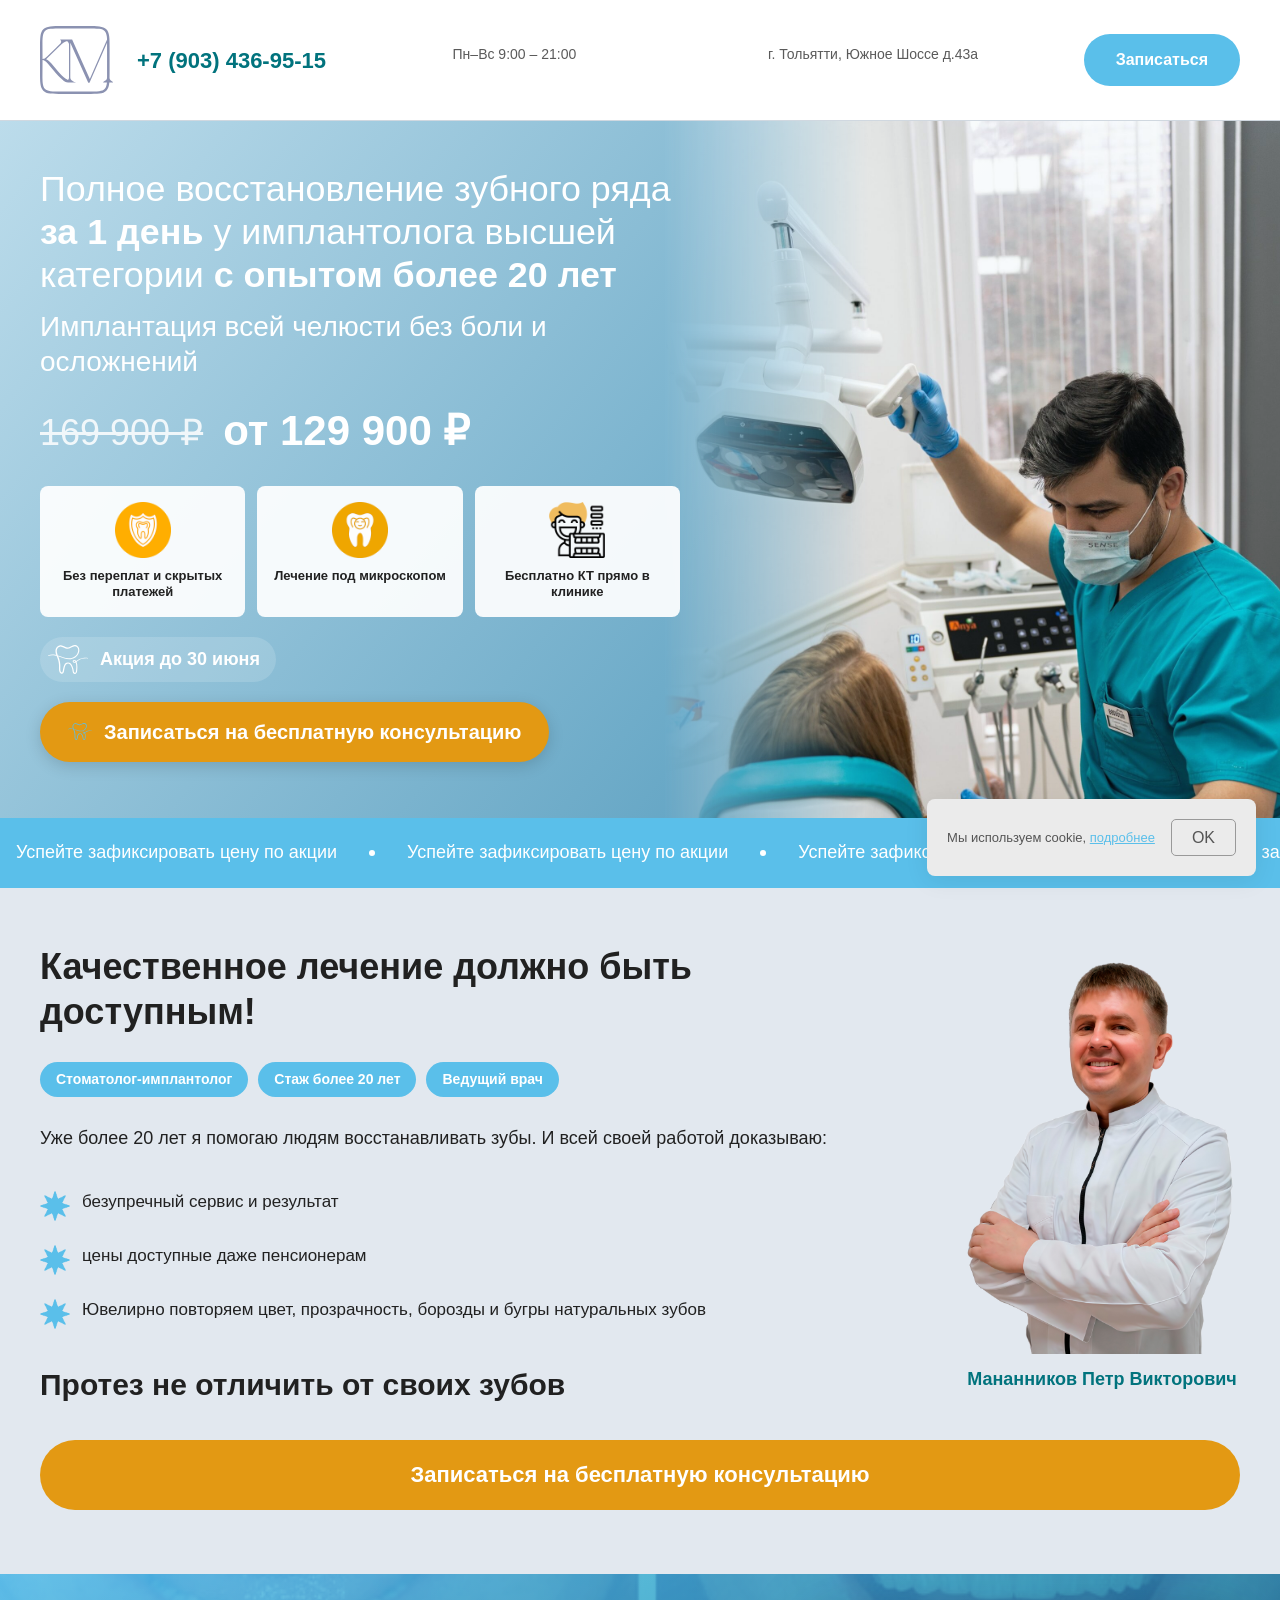
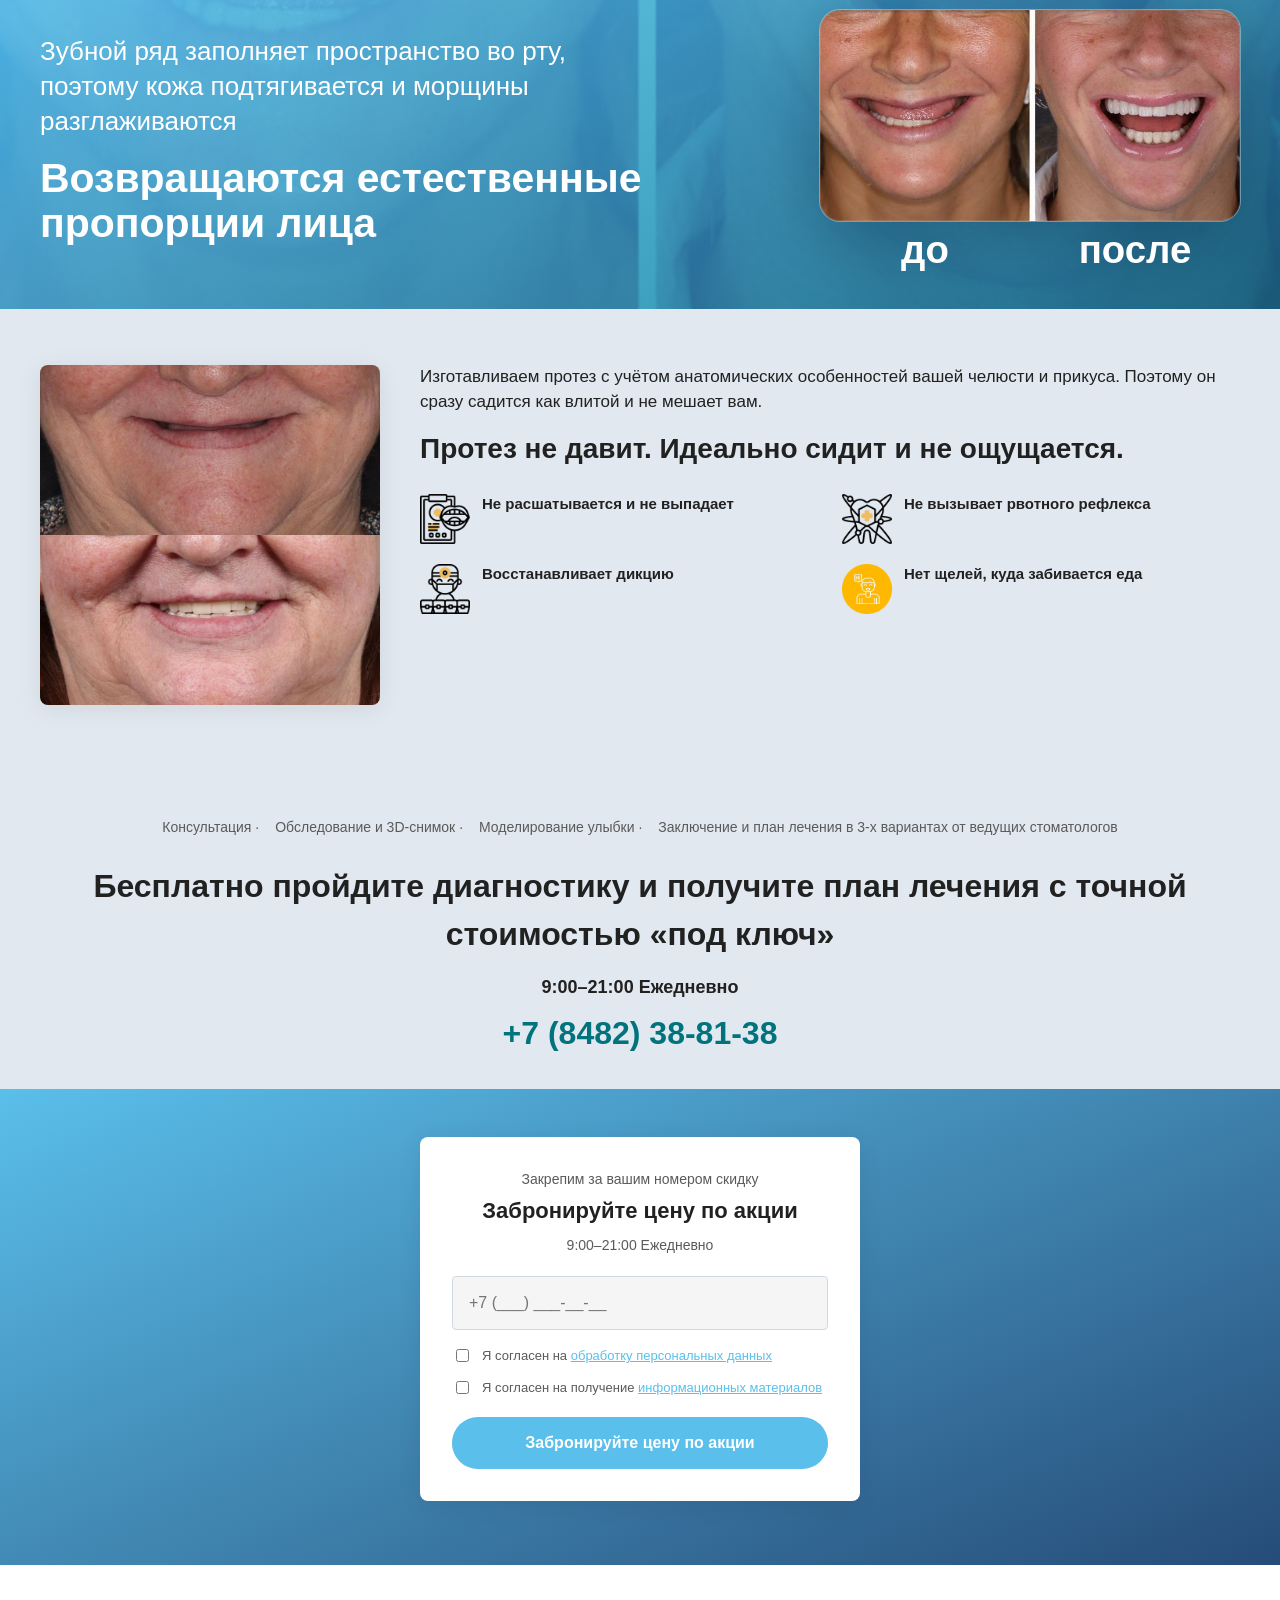
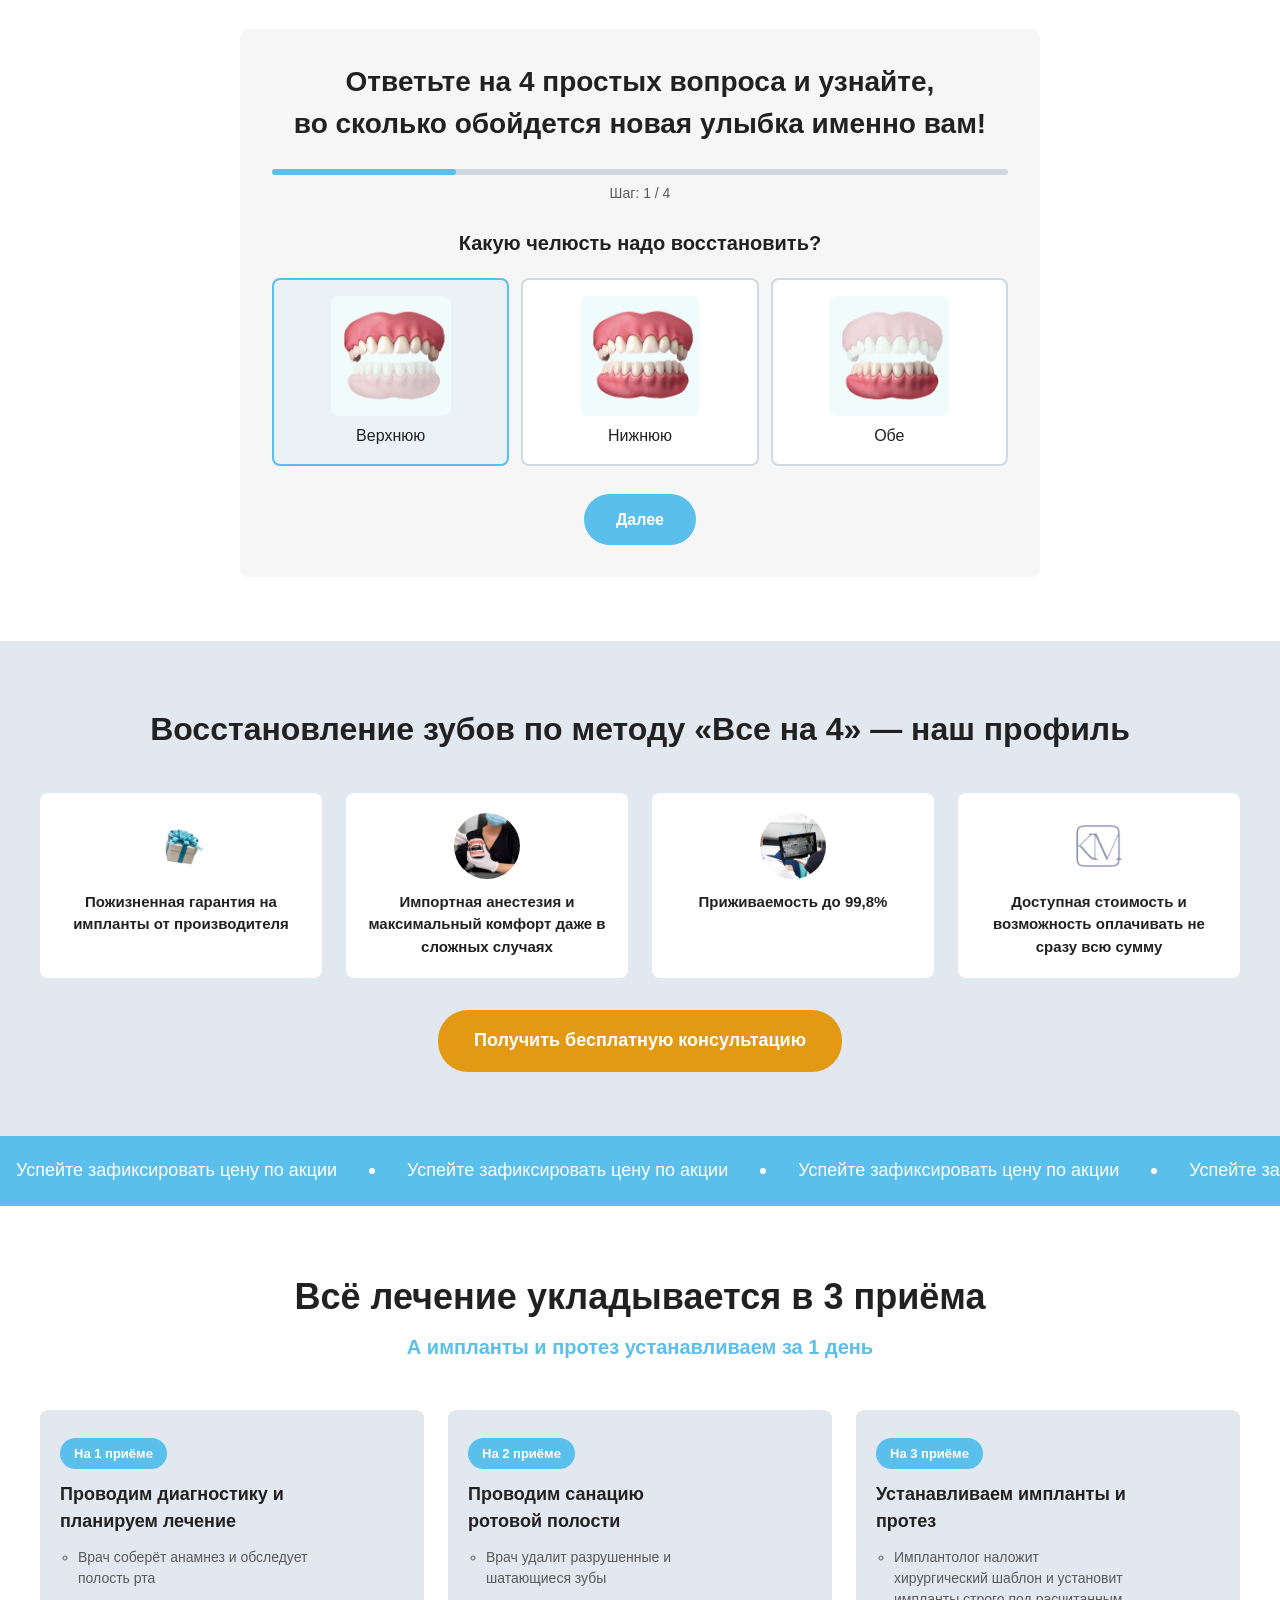
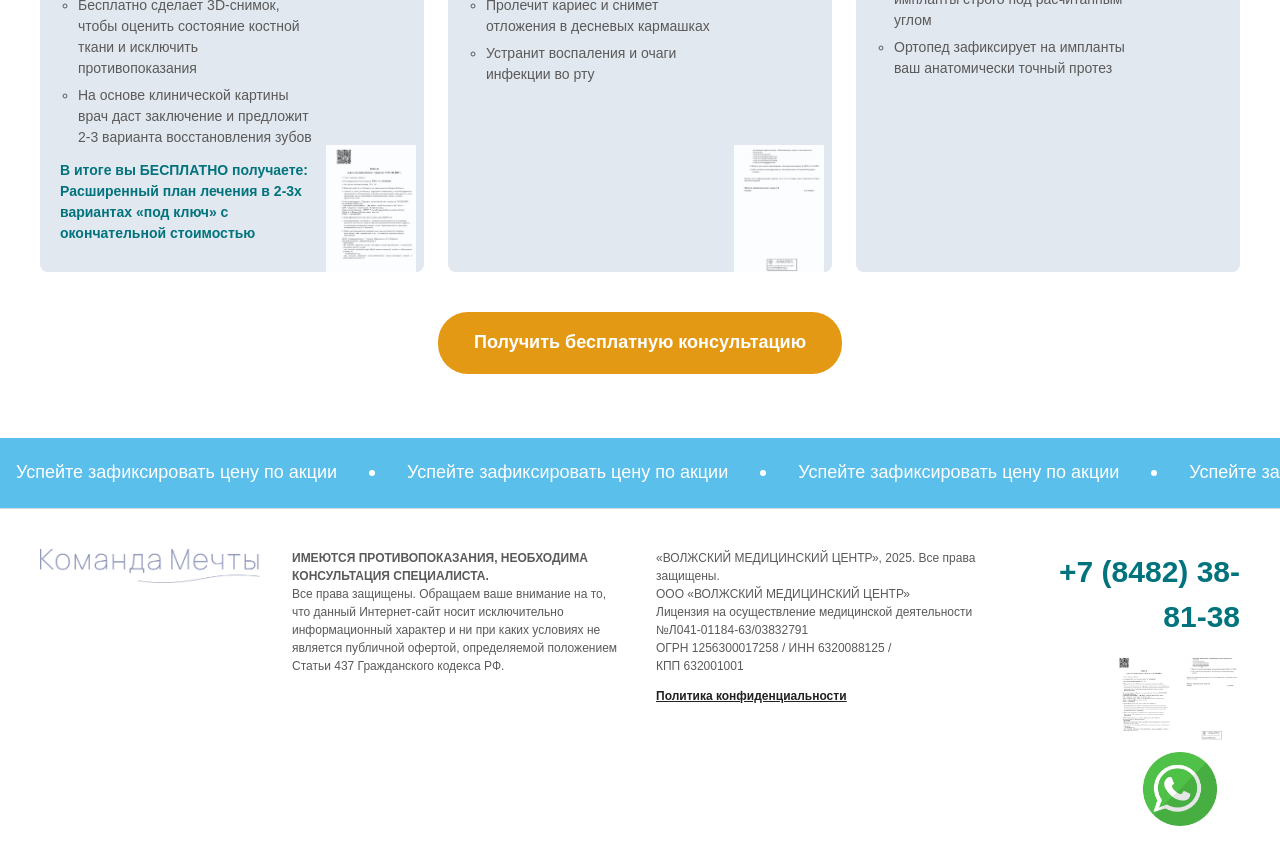
==== index.html @ 4744d138 "first version" ====
<!DOCTYPE html>
<html lang="ru">
<head>
  <meta charset="UTF-8">
  <meta name="viewport" content="width=device-width, initial-scale=1.0">
  <meta name="format-detection" content="telephone=no">
  <title>Полная имплантация зубов в Тольятти</title>
  <link rel="icon" type="image/svg+xml" href="assets/images/Union-1.svg">
  <link rel="stylesheet" href="https://static.tildacdn.com/css/fonts-tildasans.css">
  <link rel="stylesheet" href="css/styles.css">
</head>
<body>

  <!-- HEADER -->
  <header class="header">
    <div class="header__inner container">
      <a class="header__logo" href="/" aria-label="Волжский медицинский центр">
        <img src="assets/images/Union-1.svg" alt="Волжский медицинский центр" width="73" height="76">
      </a>

      <div class="header__info">
        <a class="header__phone header__phone--desktop" href="tel:+79034369515">+7 (903) 436-95-15</a>
        <a class="header__phone header__phone--mobile" href="tel:+79034369515" aria-label="Позвонить +7 (903) 436-95-15">
          <img src="assets/images/__.png" alt="" width="59" height="59">
        </a>
        <p class="header__hours">Пн–Вс 9:00 – 21:00</p>
        <p class="header__address">г. Тольятти, Южное Шоссе д.43а</p>
      </div>

      <button class="header__btn btn btn--primary" type="button" data-popup-open="popup-form">Записаться</button>
    </div>
  </header>

  <main>

    <!-- HERO -->
    <section class="hero">
      <div class="hero__bg" aria-hidden="true">
        <img class="hero__bg-doctor" src="assets/images/DSC07357_resized.jpeg" alt="">
      </div>
      <div class="hero__inner container">
        <div class="hero__content">
          <h1 class="hero__title">Полное восстановление зубного ряда <strong>за&nbsp;1&nbsp;день</strong> у имплантолога высшей категории <strong>с&nbsp;опытом более 20&nbsp;лет</strong></h1>
          <p class="hero__subtitle">Имплантация всей челюсти без боли и осложнений</p>

          <div class="hero__price">
            <span class="hero__price-old">169&nbsp;900&nbsp;₽</span>
            <span class="hero__price-new"><strong>от 129&nbsp;900&nbsp;₽</strong></span>
          </div>

          <div class="hero__cards">
            <article class="hero__card">
              <img class="hero__card-icon" src="assets/images/shield_9727307_1.png" alt="" width="56" height="56">
              <p class="hero__card-text">Без переплат и&nbsp;скрытых платежей</p>
            </article>
            <article class="hero__card">
              <img class="hero__card-icon" src="assets/images/healthy-tooth_972714.png" alt="" width="56" height="56">
              <p class="hero__card-text">Лечение под микроскопом</p>
            </article>
            <article class="hero__card">
              <img class="hero__card-icon" src="assets/images/x-ray_4728529.png" alt="" width="56" height="56">
              <p class="hero__card-text">Бесплатно КТ прямо в клинике</p>
            </article>
          </div>

          <div class="hero__promo">
            <img class="hero__promo-icon" src="assets/images/3.svg" alt="" width="40" height="40">
            <span class="hero__promo-text"><strong>Акция до&nbsp;30&nbsp;июня</strong></span>
          </div>

          <button class="hero__btn btn btn--hero" type="button" data-popup-open="popup-form">
            <img class="hero__btn-icon" src="assets/images/2.svg" alt="" width="24" height="24">
            Записаться на бесплатную консультацию
          </button>
        </div>
      </div>
    </section>

    <!-- MARQUEE -->
    <div class="marquee">
      <div class="marquee__track">
        <a class="marquee__link" href="#popup-form" data-popup-open="popup-form">Успейте зафиксировать цену по акции</a>
        <span class="marquee__dot" aria-hidden="true"></span>
        <a class="marquee__link" href="#popup-form" data-popup-open="popup-form">Успейте зафиксировать цену по акции</a>
        <span class="marquee__dot" aria-hidden="true"></span>
        <a class="marquee__link" href="#popup-form" data-popup-open="popup-form">Успейте зафиксировать цену по акции</a>
        <span class="marquee__dot" aria-hidden="true"></span>
        <a class="marquee__link" href="#popup-form" data-popup-open="popup-form">Успейте зафиксировать цену по акции</a>
      </div>
    </div>

    <!-- DOCTOR -->
    <section class="doctor">
      <div class="doctor__inner container">
        <div class="doctor__layout">
          <div class="doctor__content">
            <h2 class="doctor__title">Качественное лечение должно быть доступным!</h2>

            <div class="doctor__badges">
              <span class="doctor__badge">Стоматолог-имплантолог</span>
              <span class="doctor__badge">Стаж более 20 лет</span>
              <span class="doctor__badge">Ведущий врач</span>
            </div>

            <p class="doctor__lead">Уже более 20 лет я помогаю людям восстанавливать зубы. И всей своей работой доказываю:</p>

            <ul class="doctor__values">
              <li class="doctor__value">
                <img src="assets/images/Star_1.png" alt="" width="28" height="28" aria-hidden="true">
                <span>безупречный сервис и результат</span>
              </li>
              <li class="doctor__value">
                <img src="assets/images/Star_1.png" alt="" width="28" height="28" aria-hidden="true">
                <span>цены доступные даже пенсионерам</span>
              </li>
              <li class="doctor__value">
                <img src="assets/images/Star_1.png" alt="" width="28" height="28" aria-hidden="true">
                <span>Ювелирно повторяем цвет, прозрачность, борозды и бугры натуральных зубов</span>
              </li>
            </ul>

            <h3 class="doctor__tagline">Протез не отличить от своих зубов</h3>
          </div>

          <figure class="doctor__figure">
            <img class="doctor__photo" src="assets/images/transparent-Photoroo.png" alt="Мананников Петр Викторович" width="276" height="322">
            <figcaption class="doctor__name">Мананников Петр Викторович</figcaption>
          </figure>
        </div>

        <button class="doctor__btn btn btn--accent" type="button" data-popup-open="popup-form">Записаться на бесплатную консультацию</button>
      </div>
    </section>

    <!-- BEFORE / AFTER -->
    <section class="before-after">
      <div class="before-after__bg" aria-hidden="true">
        <div class="before-after__bg-photo"></div>
      </div>
      <div class="before-after__inner container">
        <div class="before-after__layout">
          <div class="before-after__copy">
            <p class="before-after__text">Зубной ряд заполняет пространство во рту, поэтому кожа подтягивается и морщины разглаживаются</p>
            <h2 class="before-after__title">Возвращаются естественные пропорции лица</h2>
          </div>

          <div class="before-after__visual">
            <div class="before-after__frame">
              <div class="before-after__photo" role="img" aria-label="До и после лечения"></div>
              <div class="before-after__labels">
                <span class="before-after__label">до</span>
                <span class="before-after__label">после</span>
              </div>
            </div>
          </div>
        </div>
      </div>
    </section>

    <!-- PROSTHESIS -->
    <section class="prosthesis">
      <div class="prosthesis__inner container">
        <div class="prosthesis__media">
          <img src="assets/images/_1_3.jpg" alt="Протез идеально сидит" width="394" height="574">
        </div>
        <div class="prosthesis__content">
          <p class="prosthesis__text">Изготавливаем протез с учётом анатомических особенностей вашей челюсти и прикуса. Поэтому он сразу садится как влитой и не мешает вам.</p>
          <h2 class="prosthesis__title">Протез не давит. Идеально сидит и не ощущается.</h2>

          <div class="prosthesis__grid">
            <article class="prosthesis__item">
              <img class="prosthesis__icon" src="assets/images/4728428.png" alt="" width="66" height="66">
              <h3 class="prosthesis__item-title">Не расшатывается и&nbsp;не&nbsp;выпадает</h3>
            </article>
            <article class="prosthesis__item">
              <img class="prosthesis__icon" src="assets/images/4728484.png" alt="" width="66" height="66">
              <h3 class="prosthesis__item-title">Не вызывает рвотного&nbsp;рефлекса</h3>
            </article>
            <article class="prosthesis__item">
              <img class="prosthesis__icon" src="assets/images/4728516.png" alt="" width="66" height="66">
              <h3 class="prosthesis__item-title">Восстанавливает дикцию</h3>
            </article>
            <article class="prosthesis__item">
              <img class="prosthesis__icon" src="assets/images/7177766_1.png" alt="" width="66" height="66">
              <h3 class="prosthesis__item-title">Нет щелей, куда&nbsp;забивается&nbsp;еда</h3>
            </article>
          </div>
        </div>
      </div>
    </section>

    <!-- CONSULTATION INFO -->
    <section class="consultation-info">
      <div class="consultation-info__inner container">
        <div class="consultation-info__steps">
          <span>Консультация</span>
          <span>Обследование и 3D-снимок</span>
          <span>Моделирование улыбки</span>
          <span>Заключение и план лечения в 3-х вариантах от ведущих стоматологов</span>
        </div>
        <h2 class="consultation-info__title">Бесплатно пройдите диагностику и&nbsp;получите план лечения с&nbsp;точной стоимостью «под ключ»</h2>
        <p class="consultation-info__hours">9:00–21:00 Ежедневно</p>
        <a class="consultation-info__phone" href="tel:+78482388138">+7 (8482) 38-81-38</a>
      </div>
    </section>

    <!-- CONSULTATION FORM -->
    <section class="consultation" id="consultation">
      <div class="consultation__inner container">
        <form class="consultation__form form" data-no-submit>
          <p class="form__label-top">Закрепим за вашим номером скидку</p>
          <h3 class="form__title">Забронируйте цену по акции</h3>
          <p class="form__hours">9:00–21:00 Ежедневно</p>

          <label class="form__field">
            <span class="form__label visually-hidden">Телефон</span>
            <input class="form__input" type="tel" name="phone" placeholder="+7 (___) ___-__-__" required>
          </label>

          <label class="form__checkbox">
            <input type="checkbox" name="personal-data" required>
            <span>Я согласен на <a href="/obrabotka" target="_blank" rel="noopener noreferrer">обработку персональных данных</a></span>
          </label>

          <label class="form__checkbox">
            <input type="checkbox" name="newsletter" required>
            <span>Я согласен на получение <a href="/rassylka" target="_blank" rel="noopener noreferrer">информационных материалов</a></span>
          </label>

          <button class="form__submit btn btn--primary" type="submit">Забронируйте цену по акции</button>

          <div class="form__success form-success" hidden>
            <p>Спасибо! Мы свяжемся с вами в ближайшее время.</p>
          </div>
        </form>
      </div>
    </section>

    <!-- QUIZ INLINE -->
    <section class="quiz-section" id="quiz">
      <div class="quiz-section__inner container">
        <div class="quiz quiz--inline" id="quiz-inline" data-quiz>
          <p class="quiz__intro">Ответьте на&nbsp;4 простых вопроса и узнайте, во&nbsp;сколько обойдется новая улыбка именно вам!</p>

          <div class="quiz__progress" aria-hidden="true">
            <div class="quiz__progress-bar" style="width: 20%"></div>
          </div>
          <p class="quiz__counter">Шаг: <span class="quiz__step-current">1</span> / 4</p>

          <!-- Step 1 -->
          <div class="quiz__step is-active" data-step="1">
            <h3 class="quiz__question">Какую челюсть надо восстановить?</h3>
            <div class="quiz__options quiz__options--images">
              <label class="quiz__option">
                <input type="radio" name="jaw-inline" value="upper" checked>
                <img src="assets/images/photojpg.jpg" alt="">
                <span>Верхнюю</span>
              </label>
              <label class="quiz__option">
                <input type="radio" name="jaw-inline" value="lower">
                <img src="assets/images/photo-1jpg.jpg" alt="">
                <span>Нижнюю</span>
              </label>
              <label class="quiz__option">
                <input type="radio" name="jaw-inline" value="both">
                <img src="assets/images/photo-2jpg.jpg" alt="">
                <span>Обе</span>
              </label>
            </div>
          </div>

          <!-- Step 2 -->
          <div class="quiz__step" data-step="2">
            <h3 class="quiz__question">Как давно у вас отсутствуют зубы?</h3>
            <div class="quiz__options">
              <label class="quiz__option quiz__option--text">
                <input type="radio" name="duration-inline" value="less-1" checked>
                <span>Меньше 1 года</span>
              </label>
              <label class="quiz__option quiz__option--text">
                <input type="radio" name="duration-inline" value="more-1">
                <span>Больше 1 года</span>
              </label>
              <label class="quiz__option quiz__option--text">
                <input type="radio" name="duration-inline" value="more-5">
                <span>Больше 5 лет</span>
              </label>
              <label class="quiz__option quiz__option--text">
                <input type="radio" name="duration-inline" value="long-ago">
                <span>Очень давно</span>
              </label>
            </div>
          </div>

          <!-- Step 3 -->
          <div class="quiz__step" data-step="3">
            <h3 class="quiz__question">Вам нужен налоговый вычет 13%?</h3>
            <div class="quiz__options">
              <label class="quiz__option quiz__option--text">
                <input type="radio" name="tax-inline" value="yes" checked>
                <span>Да, нужен</span>
              </label>
              <label class="quiz__option quiz__option--text">
                <input type="radio" name="tax-inline" value="no">
                <span>Нет, не нужен</span>
              </label>
              <label class="quiz__option quiz__option--text">
                <input type="radio" name="tax-inline" value="unknown">
                <span>Не знаю</span>
              </label>
            </div>
          </div>

          <!-- Step 4 -->
          <div class="quiz__step" data-step="4">
            <h3 class="quiz__question">Когда готовы приступить к лечению?</h3>
            <div class="quiz__options">
              <label class="quiz__option quiz__option--text">
                <input type="radio" name="when-inline" value="asap" checked>
                <span>Чем быстрее, тем лучше</span>
              </label>
              <label class="quiz__option quiz__option--text">
                <input type="radio" name="when-inline" value="week">
                <span>В течение недели</span>
              </label>
              <label class="quiz__option quiz__option--text">
                <input type="radio" name="when-inline" value="month">
                <span>В течение месяца</span>
              </label>
              <label class="quiz__option quiz__option--text">
                <input type="radio" name="when-inline" value="unknown">
                <span>Пока не знаю</span>
              </label>
            </div>
          </div>

          <!-- Step 5: Phone -->
          <div class="quiz__step" data-step="5">
            <h3 class="quiz__question">Оставьте свой номер телефона, чтобы узнать стоимость и получить подарки</h3>
            <p class="quiz__gifts">✔ Бесплатный КТ - снимок ✔ Бесплатная диагностика ✔ План лечения от ведущего имплантолога</p>

            <form class="quiz__form form" data-no-submit>
              <label class="form__field">
                <span class="form__label visually-hidden">Телефон</span>
                <input class="form__input" type="tel" name="phone" placeholder="+7 (___) ___-__-__" required>
              </label>

              <label class="form__checkbox">
                <input type="checkbox" name="personal-data" required>
                <span>Я согласен на <a href="/obrabotka" target="_blank" rel="noopener noreferrer">обработку персональных данных</a></span>
              </label>

              <label class="form__checkbox">
                <input type="checkbox" name="newsletter" required>
                <span>Я согласен на получение <a href="/rassylka" target="_blank" rel="noopener noreferrer">информационных материалов</a></span>
              </label>

              <p class="form__policy">Нажимая на кнопку, вы соглашаетесь с нашей <a href="/policy" target="_blank" rel="noopener noreferrer">политикой конфиденциальности</a></p>

              <div class="form__success form-success" hidden>
                <p>Спасибо! Мы свяжемся с вами в ближайшее время.</p>
              </div>
            </form>
          </div>

          <div class="quiz__actions">
            <button class="quiz__btn quiz__btn--prev btn btn--ghost" type="button" hidden>Назад</button>
            <button class="quiz__btn quiz__btn--next btn btn--primary" type="button">Далее</button>
            <button class="quiz__btn quiz__btn--submit btn btn--primary" type="button" hidden>Узнать стоимость</button>
          </div>
        </div>
      </div>
    </section>

    <!-- ALL-ON-4 -->
    <section class="all-on-4">
      <div class="all-on-4__inner container">
        <h2 class="all-on-4__title">Восстановление зубов по методу «Все на 4» — наш профиль</h2>

        <div class="all-on-4__grid">
          <article class="all-on-4__item">
            <img class="all-on-4__icon" src="assets/images/32247023_m024t0224_d.png" alt="" width="66" height="66">
            <h3 class="all-on-4__item-title">Пожизненная гарантия на импланты от производителя</h3>
          </article>
          <article class="all-on-4__item">
            <img class="all-on-4__icon" src="assets/images/close-up-dentist-hol.jpg" alt="" width="66" height="66">
            <h3 class="all-on-4__item-title">Импортная анестезия и максимальный комфорт даже в сложных случаях</h3>
          </article>
          <article class="all-on-4__item">
            <img class="all-on-4__icon" src="assets/images/1653.jpg" alt="" width="66" height="66">
            <h3 class="all-on-4__item-title">Приживаемость до 99,8%</h3>
          </article>
          <article class="all-on-4__item">
            <img class="all-on-4__icon" src="assets/images/Frame_95.png" alt="" width="66" height="66">
            <h3 class="all-on-4__item-title">Доступная стоимость и возможность оплачивать не сразу всю сумму</h3>
          </article>
        </div>

        <button class="all-on-4__btn btn btn--accent" type="button" data-popup-open="popup-form">Получить бесплатную консультацию</button>
      </div>
    </section>

    <!-- MARQUEE -->
    <div class="marquee">
      <div class="marquee__track">
        <a class="marquee__link" href="#popup-form" data-popup-open="popup-form">Успейте зафиксировать цену по акции</a>
        <span class="marquee__dot" aria-hidden="true"></span>
        <a class="marquee__link" href="#popup-form" data-popup-open="popup-form">Успейте зафиксировать цену по акции</a>
        <span class="marquee__dot" aria-hidden="true"></span>
        <a class="marquee__link" href="#popup-form" data-popup-open="popup-form">Успейте зафиксировать цену по акции</a>
        <span class="marquee__dot" aria-hidden="true"></span>
        <a class="marquee__link" href="#popup-form" data-popup-open="popup-form">Успейте зафиксировать цену по акции</a>
      </div>
    </div>

    <!-- 3 APPOINTMENTS -->
    <section class="appointments">
      <div class="appointments__inner container">
        <h2 class="appointments__title">Всё лечение укладывается в 3 приёма</h2>
        <p class="appointments__subtitle">А импланты и протез устанавливаем за 1 день</p>

        <ol class="appointments__timeline">
          <li class="appointments__step">
            <span class="appointments__step-num">На 1 приёме</span>
            <h3 class="appointments__step-title">Проводим диагностику и планируем лечение</h3>
            <ul class="appointments__step-list">
              <li>Врач соберёт анамнез и обследует полость рта</li>
              <li>Бесплатно сделает 3D-снимок, чтобы оценить состояние костной ткани и исключить противопоказания</li>
              <li>На основе клинической картины врач даст заключение и предложит 2-3 варианта восстановления зубов</li>
            </ul>
            <p class="appointments__step-result">В итоге вы БЕСПЛАТНО получаете: Расширенный план лечения в 2-3х вариантах «под ключ» с окончательной стоимостью</p>
            <img class="appointments__step-img" src="assets/images/1.png" alt="" width="100" height="141" aria-hidden="true">
          </li>

          <li class="appointments__step">
            <span class="appointments__step-num">На 2 приёме</span>
            <h3 class="appointments__step-title">Проводим санацию ротовой полости</h3>
            <ul class="appointments__step-list">
              <li>Врач удалит разрушенные и шатающиеся зубы</li>
              <li>Пролечит кариес и снимет отложения в десневых кармашках</li>
              <li>Устранит воспаления и очаги инфекции во рту</li>
            </ul>
            <img class="appointments__step-img" src="assets/images/2.png" alt="" width="100" height="141" aria-hidden="true">
          </li>

          <li class="appointments__step">
            <span class="appointments__step-num">На 3 приёме</span>
            <h3 class="appointments__step-title">Устанавливаем импланты и протез</h3>
            <ul class="appointments__step-list">
              <li>Имплантолог наложит хирургический шаблон и установит импланты строго под расчитанным углом</li>
              <li>Ортопед зафиксирует на импланты ваш анатомически точный протез</li>
            </ul>
          </li>
        </ol>

        <button class="appointments__btn btn btn--accent" type="button" data-popup-open="popup-form">Получить бесплатную консультацию</button>
      </div>
    </section>

    <!-- MARQUEE -->
    <div class="marquee">
      <div class="marquee__track">
        <a class="marquee__link" href="#popup-form" data-popup-open="popup-form">Успейте зафиксировать цену по акции</a>
        <span class="marquee__dot" aria-hidden="true"></span>
        <a class="marquee__link" href="#popup-form" data-popup-open="popup-form">Успейте зафиксировать цену по акции</a>
        <span class="marquee__dot" aria-hidden="true"></span>
        <a class="marquee__link" href="#popup-form" data-popup-open="popup-form">Успейте зафиксировать цену по акции</a>
        <span class="marquee__dot" aria-hidden="true"></span>
        <a class="marquee__link" href="#popup-form" data-popup-open="popup-form">Успейте зафиксировать цену по акции</a>
      </div>
    </div>

  </main>

  <!-- FOOTER -->
  <footer class="footer">
    <div class="footer__inner container">
      <a class="footer__logo" href="/">
        <img src="assets/images/logo-footer.png" alt="Волжский медицинский центр" width="402" height="64">
      </a>

      <div class="footer__legal">
        <p><strong>ИМЕЮТСЯ ПРОТИВОПОКАЗАНИЯ, НЕОБХОДИМА КОНСУЛЬТАЦИЯ СПЕЦИАЛИСТА.</strong><br>
        Все права защищены. Обращаем ваше внимание на то, что данный Интернет-сайт носит исключительно информационный характер и ни при каких условиях не является публичной офертой, определяемой положением Статьи 437 Гражданского кодекса РФ.</p>
      </div>

      <div class="footer__company">
        <p>«ВОЛЖСКИЙ МЕДИЦИНСКИЙ ЦЕНТР», 2025. Все права защищены.<br>
        ООО «ВОЛЖСКИЙ МЕДИЦИНСКИЙ ЦЕНТР»<br>
        Лицензия на осуществление медицинской деятельности №Л041-01184-63/03832791<br>
        ОГРН 1256300017258 / ИНН 6320088125 /<br>
        КПП 632001001</p>
        <a class="footer__policy" href="/policy" target="_blank" rel="noopener noreferrer"><strong><u>Политика конфиденциальности</u></strong></a>
      </div>

      <div class="footer__contacts">
        <a class="footer__phone" href="tel:+78482388138">+7 (8482) 38-81-38</a>
        <div class="footer__licenses">
          <img src="assets/images/1.png" alt="Лицензия" width="100" height="141">
          <img src="assets/images/2.png" alt="Лицензия" width="100" height="141">
        </div>
        <img class="footer__messengers" src="assets/images/messaging-apps-trade.png" alt="Мессенджеры" width="120" height="40">
      </div>
    </div>
  </footer>

  <!-- POPUP: Consultation Form -->
  <div class="popup" id="popup-form" aria-hidden="true" role="dialog" aria-labelledby="popup-form-title">
    <div class="popup__overlay" data-popup-close></div>
    <div class="popup__content">
      <button class="popup__close" type="button" data-popup-close aria-label="Закрыть">&times;</button>

      <h2 class="popup__title" id="popup-form-title">Бесплатно пройдите диагностику и получите план лечения с точной стоимостью «под ключ»</h2>
      <p class="popup__text">Консультация · Обследование и 3D-снимок · Моделирование улыбки · Заключение и план лечения в 3-х вариантах от ведущих стоматологов</p>
      <p class="popup__hours">9:00–21:00 Ежедневно</p>

      <form class="popup__form form" data-no-submit>
        <h3 class="form__title">Забронируйте цену по акции</h3>
        <p class="form__subtitle">Закрепим за вашим номером скидку</p>

        <label class="form__field">
          <span class="form__label visually-hidden">Телефон</span>
          <input class="form__input" type="tel" name="phone" placeholder="+7 (___) ___-__-__" required>
        </label>

        <label class="form__checkbox">
          <input type="checkbox" name="personal-data" required>
          <span>Я согласен на <a href="/obrabotka" target="_blank" rel="noopener noreferrer">обработку персональных данных</a></span>
        </label>

        <label class="form__checkbox">
          <input type="checkbox" name="newsletter" required>
          <span>Я согласен на получение <a href="/rassylka" target="_blank" rel="noopener noreferrer">информационных материалов</a></span>
        </label>

        <button class="form__submit btn btn--primary" type="submit">Получить консультацию</button>

        <div class="form__success form-success" hidden>
          <p>Спасибо! Мы свяжемся с вами в ближайшее время.</p>
        </div>
      </form>
    </div>
  </div>

  <!-- POPUP: Quiz -->
  <div class="popup" id="popup-quiz" aria-hidden="true" role="dialog" aria-labelledby="popup-quiz-title">
    <div class="popup__overlay" data-popup-close></div>
    <div class="popup__content popup__content--wide">
      <button class="popup__close" type="button" data-popup-close aria-label="Закрыть">&times;</button>

      <div class="quiz quiz--popup" id="quiz-popup" data-quiz>
        <h2 class="quiz__title" id="popup-quiz-title">Ответьте на&nbsp;4 простых вопроса и узнайте, во&nbsp;сколько обойдется новая улыбка именно вам!</h2>

        <div class="quiz__progress" aria-hidden="true">
          <div class="quiz__progress-bar" style="width: 20%"></div>
        </div>
        <p class="quiz__counter">Шаг: <span class="quiz__step-current">1</span> / 4</p>

        <!-- Step 1 -->
        <div class="quiz__step is-active" data-step="1">
          <h3 class="quiz__question">Какую челюсть надо восстановить?</h3>
          <div class="quiz__options quiz__options--images">
            <label class="quiz__option">
              <input type="radio" name="jaw-popup" value="upper" checked>
              <img src="assets/images/photojpg.jpg" alt="">
              <span>Верхнюю</span>
            </label>
            <label class="quiz__option">
              <input type="radio" name="jaw-popup" value="lower">
              <img src="assets/images/photo-1jpg.jpg" alt="">
              <span>Нижнюю</span>
            </label>
            <label class="quiz__option">
              <input type="radio" name="jaw-popup" value="both">
              <img src="assets/images/photo-2jpg.jpg" alt="">
              <span>Обе</span>
            </label>
          </div>
        </div>

        <!-- Step 2 -->
        <div class="quiz__step" data-step="2">
          <h3 class="quiz__question">Как давно у вас отсутствуют зубы?</h3>
          <div class="quiz__options">
            <label class="quiz__option quiz__option--text">
              <input type="radio" name="duration-popup" value="less-1" checked>
              <span>Меньше 1 года</span>
            </label>
            <label class="quiz__option quiz__option--text">
              <input type="radio" name="duration-popup" value="more-1">
              <span>Больше 1 года</span>
            </label>
            <label class="quiz__option quiz__option--text">
              <input type="radio" name="duration-popup" value="more-5">
              <span>Больше 5 лет</span>
            </label>
            <label class="quiz__option quiz__option--text">
              <input type="radio" name="duration-popup" value="long-ago">
              <span>Очень давно</span>
            </label>
          </div>
        </div>

        <!-- Step 3 -->
        <div class="quiz__step" data-step="3">
          <h3 class="quiz__question">Вам нужен налоговый вычет 13%?</h3>
          <div class="quiz__options">
            <label class="quiz__option quiz__option--text">
              <input type="radio" name="tax-popup" value="yes" checked>
              <span>Да, нужен</span>
            </label>
            <label class="quiz__option quiz__option--text">
              <input type="radio" name="tax-popup" value="no">
              <span>Нет, не нужен</span>
            </label>
            <label class="quiz__option quiz__option--text">
              <input type="radio" name="tax-popup" value="unknown">
              <span>Не знаю</span>
            </label>
          </div>
        </div>

        <!-- Step 4 -->
        <div class="quiz__step" data-step="4">
          <h3 class="quiz__question">Когда готовы приступить к лечению?</h3>
          <div class="quiz__options">
            <label class="quiz__option quiz__option--text">
              <input type="radio" name="when-popup" value="asap" checked>
              <span>Чем быстрее, тем лучше</span>
            </label>
            <label class="quiz__option quiz__option--text">
              <input type="radio" name="when-popup" value="week">
              <span>В течение недели</span>
            </label>
            <label class="quiz__option quiz__option--text">
              <input type="radio" name="when-popup" value="month">
              <span>В течение месяца</span>
            </label>
            <label class="quiz__option quiz__option--text">
              <input type="radio" name="when-popup" value="unknown">
              <span>Пока не знаю</span>
            </label>
          </div>
        </div>

        <!-- Step 5: Phone -->
        <div class="quiz__step" data-step="5">
          <h3 class="quiz__question">Оставьте свой номер телефона, чтобы узнать стоимость и получить подарки</h3>
          <p class="quiz__gifts">✔ Бесплатный КТ - снимок ✔ Бесплатная диагностика ✔ 3 - плана лечения от ведущего имплантолога</p>

          <form class="quiz__form form" data-no-submit>
            <label class="form__field">
              <span class="form__label visually-hidden">Телефон</span>
              <input class="form__input" type="tel" name="phone" placeholder="+7 (___) ___-__-__" required>
            </label>

            <label class="form__checkbox">
              <input type="checkbox" name="personal-data" required>
              <span>Я согласен на <a href="/obrabotka" target="_blank" rel="noopener noreferrer">обработку персональных данных</a></span>
            </label>

            <label class="form__checkbox">
              <input type="checkbox" name="newsletter" required>
              <span>Я согласен на получение <a href="/rassylka" target="_blank" rel="noopener noreferrer">информационных материалов</a></span>
            </label>

            <p class="form__policy">Нажимая на кнопку, вы соглашаетесь с нашей <a href="/policy" target="_blank" rel="noopener noreferrer">политикой конфиденциальности</a></p>

            <div class="form__success form-success" hidden>
              <p>Спасибо! Мы свяжемся с вами в ближайшее время.</p>
            </div>
          </form>
        </div>

        <div class="quiz__actions">
          <button class="quiz__btn quiz__btn--prev btn btn--ghost" type="button" hidden>Назад</button>
          <button class="quiz__btn quiz__btn--next btn btn--primary" type="button">Далее</button>
          <button class="quiz__btn quiz__btn--submit btn btn--primary" type="button" hidden>Узнать стоимость</button>
        </div>
      </div>
    </div>
  </div>

  <!-- COOKIE BANNER -->
  <div class="cookie-banner" role="dialog" aria-label="Уведомление о cookie">
    <p class="cookie-banner__text">Мы используем cookie, <a href="/policy" target="_blank" rel="noopener noreferrer">подробнее</a></p>
    <button class="cookie-banner__ok btn" type="button">OK</button>
  </div>

  <!-- FLOATING PHONE -->
  <a class="floating-phone" href="tel:+79034369515" aria-label="Позвонить +7 (903) 436-95-15">
    <img src="assets/images/__.png" alt="" width="59" height="59">
  </a>

  <button class="scroll-top" type="button" aria-label="Наверх" hidden>
    <svg width="50" height="50" viewBox="0 0 50 50" fill="none" xmlns="http://www.w3.org/2000/svg" aria-hidden="true">
      <rect width="50" height="50" rx="25" fill="#ffffff" fill-opacity="0.9"/>
      <path d="M14 28L25 18l10 10" stroke="#0c54a0" stroke-width="1" fill="none"/>
    </svg>
  </button>

  <script src="js/main.js"></script>
</body>
</html>
---- css/styles.css ----
:root {
  --color-primary: #5abfea;
  --color-primary-dark: #0c54a0;
  --color-teal: #1e6c8e;
  --color-teal-dark: #01737d;
  --color-accent: #e39913;
  --color-bg: #e2e8ef;
  --color-bg-light: #f6f6f6;
  --color-text: #212121;
  --color-text-muted: #5a5a5a;
  --color-white: #ffffff;
  --color-border: #d0d8e0;
  --font: "TildaSans", Arial, sans-serif;
  --container: 1200px;
  --header-h: 120px;
  --radius: 30px;
  --radius-sm: 8px;
  --shadow: 0 4px 24px rgba(0, 0, 0, 0.08);
}

*,
*::before,
*::after {
  box-sizing: border-box;
}

html {
  scroll-behavior: smooth;
}

body {
  margin: 0;
  font-family: var(--font);
  font-size: 16px;
  line-height: 1.5;
  color: var(--color-text);
  background: var(--color-white);
  overflow-x: clip;
}

img {
  max-width: 100%;
  height: auto;
  display: block;
}

a {
  color: inherit;
}

button,
input {
  font: inherit;
}

.container {
  width: min(100% - 32px, var(--container));
  margin-inline: auto;
}

.visually-hidden {
  position: absolute;
  width: 1px;
  height: 1px;
  padding: 0;
  margin: -1px;
  overflow: hidden;
  clip: rect(0, 0, 0, 0);
  white-space: nowrap;
  border: 0;
}

/* Buttons */
.btn {
  display: inline-flex;
  align-items: center;
  justify-content: center;
  gap: 8px;
  padding: 16px 32px;
  border: none;
  border-radius: var(--radius);
  font-weight: 600;
  font-size: 16px;
  line-height: 1.2;
  text-align: center;
  cursor: pointer;
  transition: background 0.2s, color 0.2s, border-color 0.2s;
  text-decoration: none;
}

.btn--primary {
  background: var(--color-primary);
  color: var(--color-white);
}

.btn--primary:hover {
  background: var(--color-primary-dark);
}

.btn--accent {
  background: var(--color-accent);
  color: var(--color-white);
  font-size: 18px;
  padding: 20px 36px;
}

.btn--accent:hover {
  background: #c8870f;
}

.btn--ghost {
  background: transparent;
  color: var(--color-primary);
  border: 1px solid var(--color-primary);
}

.btn--ghost:hover {
  background: rgba(90, 191, 234, 0.1);
}

/* Header */
.header {
  position: sticky;
  top: 0;
  z-index: 100;
  background: var(--color-white);
  box-shadow: 0 1px 0 var(--color-border);
}

.header__inner {
  display: grid;
  grid-template-columns: auto 1fr auto;
  align-items: center;
  gap: 16px 24px;
  min-height: var(--header-h);
  padding-block: 12px;
}

.header__logo img {
  width: 73px;
  height: auto;
}

.header__info {
  display: grid;
  grid-template-columns: repeat(3, minmax(0, 1fr));
  gap: 4px 24px;
  min-width: 0;
}

.header__phone {
  font-size: 22px;
  font-weight: 600;
  color: var(--color-teal-dark);
  text-decoration: none;
  overflow-wrap: break-word;
}

.header__phone--mobile {
  display: none;
}

.header__hours,
.header__address {
  margin: 0;
  font-size: 14px;
  color: var(--color-text-muted);
  overflow-wrap: break-word;
}

.header__btn {
  white-space: nowrap;
}

/* Hero */
.hero {
  position: relative;
  background: linear-gradient(0.358turn, rgb(188, 220, 235) 0%, rgb(61, 141, 179) 100%);
  min-height: 590px;
  padding: 48px 0 56px;
  overflow: hidden;
  color: var(--color-white);
}

.hero__bg {
  position: absolute;
  inset: 0;
  pointer-events: none;
  overflow: hidden;
}

.hero__bg-doctor {
  position: absolute;
  right: -5%;
  bottom: 0;
  width: min(55%, 680px);
  height: 100%;
  object-fit: cover;
  object-position: center top;
  opacity: 0.95;
  mask-image: linear-gradient(to left, #000 70%, transparent 100%);
  -webkit-mask-image: linear-gradient(to left, #000 70%, transparent 100%);
}

.hero__inner {
  position: relative;
  z-index: 3;
  display: grid;
  grid-template-columns: minmax(0, 640px);
  gap: 24px;
  align-items: center;
  min-height: 480px;
}

.hero__content {
  min-width: 0;
}

.hero__title {
  margin: 0 0 12px;
  font-size: clamp(22px, 2.8vw, 36px);
  font-weight: 400;
  line-height: 1.2;
  overflow-wrap: break-word;
}

.hero__title strong {
  font-weight: 700;
}

.hero__subtitle {
  margin: 0 0 20px;
  font-size: clamp(18px, 2.2vw, 28px);
  font-weight: 500;
  line-height: 1.25;
}

.hero__price {
  display: flex;
  align-items: baseline;
  flex-wrap: wrap;
  gap: 12px 20px;
  margin-bottom: 24px;
}

.hero__price-old {
  font-size: clamp(24px, 3vw, 36px);
  opacity: 0.85;
  text-decoration: line-through;
}

.hero__price-new {
  font-size: clamp(28px, 3.5vw, 42px);
  font-weight: 400;
}

.hero__price-new strong {
  font-weight: 700;
}

.hero__cards {
  display: grid;
  grid-template-columns: repeat(3, minmax(0, 1fr));
  gap: 12px;
  margin-bottom: 20px;
}

.hero__card {
  display: flex;
  flex-direction: column;
  align-items: center;
  gap: 10px;
  padding: 16px 10px;
  background: rgba(255, 255, 255, 0.92);
  border-radius: var(--radius-sm);
  color: var(--color-text);
  text-align: center;
  min-width: 0;
}

.hero__card-icon {
  width: 56px;
  height: auto;
}

.hero__card-text {
  margin: 0;
  font-size: 13px;
  font-weight: 600;
  line-height: 1.25;
  overflow-wrap: break-word;
}

.hero__promo {
  display: inline-flex;
  align-items: center;
  gap: 12px;
  margin-bottom: 20px;
  padding: 8px 16px 8px 8px;
  background: rgba(255, 255, 255, 0.15);
  border-radius: 40px;
}

.hero__promo-icon {
  width: 40px;
  height: auto;
  flex-shrink: 0;
}

.hero__promo-text {
  font-size: 18px;
}

.hero__btn {
  display: inline-flex;
  align-items: center;
  gap: 12px;
  max-width: 100%;
}

.btn--hero {
  background: var(--color-accent);
  color: var(--color-white);
  font-size: clamp(15px, 1.8vw, 20px);
  font-weight: 600;
  padding: 18px 28px;
  border-radius: 50px;
  box-shadow: 0 4px 16px rgba(0, 0, 0, 0.15);
}

.btn--hero:hover {
  background: #c8870f;
}

.hero__btn-icon {
  width: 24px;
  flex-shrink: 0;
}

/* Marquee */
.marquee {
  background: var(--color-primary);
  color: var(--color-white);
  overflow: hidden;
  height: 70px;
}

.marquee__track {
  display: flex;
  align-items: center;
  gap: 32px;
  height: 100%;
  width: max-content;
  animation: marquee 20s linear infinite;
  padding-inline: 16px;
}

.marquee__link {
  color: var(--color-white);
  text-decoration: none;
  font-size: 18px;
  font-weight: 500;
  white-space: nowrap;
}

.marquee__link:hover {
  text-decoration: underline;
}

.marquee__dot {
  width: 6px;
  height: 6px;
  border-radius: 50%;
  background: var(--color-white);
  flex-shrink: 0;
}

@keyframes marquee {
  from { transform: translateX(0); }
  to { transform: translateX(-50%); }
}

/* Doctor */
.doctor {
  background: var(--color-bg);
  padding: 56px 0 64px;
}

.doctor__inner {
  display: flex;
  flex-direction: column;
  gap: 36px;
}

.doctor__layout {
  display: grid;
  grid-template-columns: minmax(0, 1fr) minmax(0, 276px);
  gap: 32px 48px;
  align-items: stretch;
}

.doctor__content {
  min-width: 0;
  display: flex;
  flex-direction: column;
  justify-content: space-between;
  gap: 28px;
  min-height: 100%;
}

.doctor__title {
  margin: 0;
  font-size: clamp(26px, 2.9vw, 36px);
  font-weight: 700;
  line-height: 1.25;
  overflow-wrap: break-word;
}

.doctor__badges {
  display: flex;
  flex-wrap: wrap;
  gap: 10px;
  margin: 0;
}

.doctor__badge {
  padding: 9px 16px;
  background: var(--color-primary);
  color: var(--color-white);
  border-radius: var(--radius);
  font-size: 14px;
  font-weight: 600;
  line-height: 1.25;
}

.doctor__lead {
  margin: 0;
  font-size: 18px;
  line-height: 1.55;
  overflow-wrap: break-word;
}

.doctor__values {
  list-style: none;
  margin: 0;
  padding: 8px 0;
  display: flex;
  flex-direction: column;
  justify-content: space-evenly;
  gap: 22px;
  flex: 1;
}

.doctor__value {
  display: flex;
  gap: 12px;
  align-items: flex-start;
  font-size: 17px;
  line-height: 1.5;
  overflow-wrap: break-word;
  min-width: 0;
}

.doctor__value img {
  flex-shrink: 0;
  width: 30px;
  height: auto;
  margin-top: 2px;
}

.doctor__tagline {
  margin: 0;
  font-size: clamp(22px, 2.5vw, 30px);
  font-weight: 700;
  line-height: 1.3;
  overflow-wrap: break-word;
}

.doctor__figure {
  margin: 0;
  text-align: center;
  min-width: 0;
  display: flex;
  flex-direction: column;
  align-items: center;
  justify-content: flex-start;
}

.doctor__photo {
  width: 100%;
  max-width: 276px;
  margin-inline: auto;
}

.doctor__name {
  margin-top: 14px;
  font-size: 18px;
  font-weight: 700;
  color: var(--color-teal-dark);
  line-height: 1.3;
  overflow-wrap: break-word;
}

.doctor__btn {
  width: 100%;
  padding: 22px 28px;
  font-size: clamp(17px, 2vw, 22px);
  font-weight: 600;
  border-radius: 50px;
  text-align: center;
}

/* Before / After */
.before-after {
  position: relative;
  color: var(--color-white);
  padding: 36px 0 40px;
  overflow: hidden;
}

.before-after__bg {
  position: absolute;
  inset: 0;
  background: linear-gradient(0.924turn, var(--color-teal) 0%, var(--color-primary) 100%);
}

.before-after__bg-photo,
.before-after__photo {
  background-image: url("../assets/images/fcb22e0a9593dccbd944.jpg");
  background-position: 46.217% 97.505%;
  background-size: 113.194%;
  background-repeat: no-repeat;
  background-color: #f0f4f7;
}

.before-after__bg-photo {
  position: absolute;
  inset: 0;
  opacity: 0.22;
  mix-blend-mode: overlay;
}

.before-after__inner {
  position: relative;
  z-index: 1;
}

.before-after__layout {
  display: grid;
  grid-template-columns: minmax(0, 1fr) minmax(280px, 546px);
  gap: 32px;
  align-items: center;
}

.before-after__copy {
  text-align: left;
}

.before-after__text {
  margin: 0 0 16px;
  max-width: 530px;
  font-size: clamp(18px, 2.2vw, 26px);
  line-height: 1.35;
  font-weight: 400;
  overflow-wrap: break-word;
}

.before-after__title {
  margin: 0;
  max-width: 615px;
  font-size: clamp(22px, 3.2vw, 42px);
  font-weight: 600;
  line-height: 1.1;
  overflow-wrap: break-word;
}

.before-after__visual {
  justify-self: end;
  width: 100%;
  max-width: 420px;
  filter: drop-shadow(0 18px 36px rgba(0, 20, 40, 0.32));
}

.before-after__frame {
  position: relative;
}

.before-after__photo {
  aspect-ratio: 389 / 195;
  min-height: 160px;
  border-radius: 20px;
  overflow: hidden;
  box-shadow:
    0 0 0 1px rgba(255, 255, 255, 0.35),
    inset 0 0 0 1px rgba(255, 255, 255, 0.1);
}

.before-after__labels {
  display: grid;
  grid-template-columns: 1fr 1fr;
  margin-top: 10px;
  text-align: center;
}

.before-after__label {
  font-size: clamp(20px, 3vw, 42px);
  font-weight: 600;
  line-height: 1;
  text-transform: lowercase;
}

/* Prosthesis */
.prosthesis {
  background: var(--color-bg);
  padding: 56px 0;
}

.prosthesis__inner {
  display: grid;
  grid-template-columns: minmax(0, 340px) minmax(0, 1fr);
  gap: 40px;
  align-items: start;
}

.prosthesis__media {
  min-width: 0;
}

.prosthesis__media img {
  width: 100%;
  border-radius: var(--radius-sm);
  box-shadow: var(--shadow);
}

.prosthesis__text {
  margin: 0 0 16px;
  font-size: 17px;
  line-height: 1.45;
  overflow-wrap: break-word;
}

.prosthesis__title {
  margin: 0 0 28px;
  font-size: clamp(20px, 2.5vw, 28px);
  font-weight: 700;
  line-height: 1.25;
  overflow-wrap: break-word;
}

.prosthesis__grid {
  display: grid;
  grid-template-columns: repeat(2, minmax(0, 1fr));
  gap: 20px 24px;
}

.prosthesis__item {
  display: flex;
  gap: 12px;
  align-items: flex-start;
  min-width: 0;
}

.prosthesis__icon {
  width: 50px;
  height: auto;
  flex-shrink: 0;
}

.prosthesis__item-title {
  margin: 0;
  font-size: 15px;
  font-weight: 600;
  line-height: 1.3;
  overflow-wrap: break-word;
}

/* Consultation info */
.consultation-info {
  background: var(--color-bg);
  padding: 56px 0 32px;
  text-align: center;
}

.consultation-info__steps {
  display: flex;
  flex-wrap: wrap;
  justify-content: center;
  gap: 8px 16px;
  margin-bottom: 24px;
  font-size: 14px;
  color: var(--color-text-muted);
}

.consultation-info__steps span:not(:last-child)::after {
  content: " ·";
}

.consultation-info__title {
  margin: 0 0 16px;
  font-size: clamp(22px, 3vw, 32px);
  font-weight: 700;
  overflow-wrap: break-word;
}

.consultation-info__hours {
  margin: 0 0 8px;
  font-size: 18px;
  font-weight: 600;
}

.consultation-info__phone {
  font-size: clamp(24px, 3vw, 32px);
  font-weight: 700;
  color: var(--color-teal-dark);
  text-decoration: none;
}

/* Consultation form */
.consultation {
  background: linear-gradient(0.434turn, var(--color-primary) 0%, rgb(38, 76, 120) 100%);
  padding: 48px 0 64px;
}

.consultation__inner {
  display: flex;
  justify-content: center;
}

.consultation__form {
  width: min(100%, 440px);
  padding: 32px;
  background: var(--color-white);
  border-radius: var(--radius-sm);
  box-shadow: var(--shadow);
}

.form__label-top {
  margin: 0 0 4px;
  font-size: 14px;
  color: var(--color-text-muted);
  text-align: center;
}

.consultation .form__title {
  text-align: center;
}

.form__hours {
  margin: 0 0 20px;
  font-size: 14px;
  color: var(--color-text-muted);
  text-align: center;
}

/* Forms */
.form__title {
  margin: 0 0 8px;
  font-size: 22px;
  font-weight: 700;
}

.form__subtitle {
  margin: 0 0 20px;
  color: var(--color-text-muted);
}

.form__field {
  display: block;
  margin-bottom: 16px;
}

.form__input {
  width: 100%;
  padding: 14px 16px;
  border: 1px solid var(--color-border);
  border-radius: 4px;
  background: #f5f5f5;
  color: var(--color-text);
}

.form__input:focus {
  outline: 2px solid var(--color-primary);
  border-color: var(--color-primary);
}

.form__checkbox {
  display: flex;
  gap: 10px;
  align-items: flex-start;
  margin-bottom: 12px;
  font-size: 13px;
  color: var(--color-text-muted);
  cursor: pointer;
}

.form__checkbox input {
  margin-top: 3px;
  flex-shrink: 0;
}

.form__checkbox a {
  color: var(--color-primary);
}

.form__submit {
  width: 100%;
  margin-top: 8px;
}

.form__policy {
  margin: 12px 0 0;
  font-size: 12px;
  color: var(--color-text-muted);
  text-align: center;
}

.form__policy a {
  color: var(--color-primary);
}

.form__success,
.form-success {
  margin-top: 16px;
  padding: 16px;
  background: #e8f5e9;
  border-radius: var(--radius-sm);
  color: #2e7d32;
  text-align: center;
}

/* Quiz */
.quiz-section {
  background: var(--color-white);
  padding: 64px 0;
}

.quiz {
  max-width: 800px;
  margin-inline: auto;
  padding: 32px;
  background: var(--color-bg-light);
  border-radius: var(--radius-sm);
}

.quiz__intro,
.quiz__title {
  margin: 0 0 24px;
  font-size: clamp(20px, 2.5vw, 28px);
  font-weight: 700;
  text-align: center;
  overflow-wrap: break-word;
}

.quiz__progress {
  height: 6px;
  background: var(--color-border);
  border-radius: 3px;
  margin-bottom: 8px;
  overflow: hidden;
}

.quiz__progress-bar {
  height: 100%;
  background: var(--color-primary);
  border-radius: 3px;
  transition: width 0.3s;
}

.quiz__counter {
  margin: 0 0 24px;
  font-size: 14px;
  color: var(--color-text-muted);
  text-align: center;
}

.quiz__step {
  display: none;
}

.quiz__step.is-active {
  display: block;
}

.quiz__question {
  margin: 0 0 20px;
  font-size: 20px;
  font-weight: 600;
  text-align: center;
  overflow-wrap: break-word;
}

.quiz__gifts {
  margin: 0 0 20px;
  font-size: 14px;
  color: var(--color-text-muted);
  text-align: center;
}

.quiz__options {
  display: grid;
  gap: 12px;
}

.quiz__options--images {
  grid-template-columns: repeat(3, minmax(0, 1fr));
}

.quiz__option {
  display: flex;
  flex-direction: column;
  align-items: center;
  gap: 8px;
  padding: 16px;
  background: var(--color-white);
  border: 2px solid var(--color-border);
  border-radius: var(--radius-sm);
  cursor: pointer;
  text-align: center;
  transition: border-color 0.2s;
  min-width: 0;
  overflow-wrap: break-word;
}

.quiz__option input {
  position: absolute;
  opacity: 0;
  pointer-events: none;
}

.quiz__option:has(input:checked) {
  border-color: var(--color-primary);
  background: rgba(90, 191, 234, 0.08);
}

.quiz__option--text {
  flex-direction: row;
  justify-content: center;
}

.quiz__option img {
  width: 100%;
  max-width: 120px;
  aspect-ratio: 1;
  object-fit: cover;
  border-radius: var(--radius-sm);
}

.quiz__actions {
  display: flex;
  justify-content: center;
  gap: 12px;
  margin-top: 28px;
}

.quiz__btn--prev[hidden],
.quiz__btn--next[hidden],
.quiz__btn--submit[hidden] {
  display: none;
}

/* All-on-4 */
.all-on-4 {
  background: var(--color-bg);
  padding: 64px 0;
  text-align: center;
}

.all-on-4__title {
  margin: 0 0 40px;
  font-size: clamp(22px, 3vw, 32px);
  font-weight: 700;
  overflow-wrap: break-word;
}

.all-on-4__grid {
  display: grid;
  grid-template-columns: repeat(4, minmax(0, 1fr));
  gap: 24px;
  margin-bottom: 32px;
}

.all-on-4__item {
  padding: 20px 16px;
  background: var(--color-white);
  border-radius: var(--radius-sm);
  min-width: 0;
}

.all-on-4__icon {
  width: 66px;
  height: 66px;
  object-fit: cover;
  border-radius: 50%;
  margin: 0 auto 12px;
}

.all-on-4__item-title {
  margin: 0;
  font-size: 15px;
  font-weight: 600;
  overflow-wrap: break-word;
}

/* Appointments */
.appointments {
  padding: 64px 0;
  background: var(--color-white);
}

.appointments__title {
  margin: 0 0 8px;
  font-size: clamp(24px, 3vw, 36px);
  font-weight: 700;
  text-align: center;
  overflow-wrap: break-word;
}

.appointments__subtitle {
  margin: 0 0 48px;
  font-size: 20px;
  color: var(--color-primary);
  text-align: center;
  font-weight: 600;
}

.appointments__timeline {
  list-style: none;
  margin: 0 0 40px;
  padding: 0;
  display: grid;
  grid-template-columns: repeat(3, minmax(0, 1fr));
  gap: 24px;
}

.appointments__step {
  position: relative;
  padding: 28px 110px 28px 20px;
  background: var(--color-bg);
  border-radius: var(--radius-sm);
  min-width: 0;
  overflow: hidden;
}

.appointments__step-num {
  display: inline-block;
  margin-bottom: 12px;
  padding: 6px 14px;
  background: var(--color-primary);
  color: var(--color-white);
  border-radius: var(--radius);
  font-size: 13px;
  font-weight: 600;
}

.appointments__step-title {
  margin: 0 0 12px;
  font-size: 18px;
  font-weight: 700;
  overflow-wrap: break-word;
}

.appointments__step-list {
  margin: 0 0 12px;
  padding-left: 18px;
  font-size: 14px;
  color: var(--color-text-muted);
}

.appointments__step-list li {
  margin-bottom: 6px;
  overflow-wrap: break-word;
}

.appointments__step-result {
  margin: 0;
  font-size: 14px;
  font-weight: 600;
  color: var(--color-teal-dark);
  overflow-wrap: break-word;
}

.appointments__step-img {
  position: absolute;
  right: 8px;
  bottom: 0;
  width: 90px;
  height: auto;
  opacity: 0.9;
  pointer-events: none;
}

.appointments__btn {
  display: flex;
  margin-inline: auto;
}

/* Footer */
.footer {
  background: var(--color-white);
  color: var(--color-text);
  padding: 40px 0 32px;
  border-top: 1px solid var(--color-border);
}

.footer__inner {
  display: grid;
  grid-template-columns: minmax(0, 220px) minmax(0, 1fr) minmax(0, 1fr) minmax(0, 220px);
  gap: 24px 32px;
  align-items: start;
}

.footer__logo img {
  max-width: 100%;
  height: auto;
}

.footer__legal,
.footer__company {
  font-size: 12px;
  line-height: 1.5;
  min-width: 0;
  overflow-wrap: break-word;
  color: var(--color-text-muted);
}

.footer__legal p,
.footer__company p {
  margin: 0 0 12px;
}

.footer__policy {
  color: var(--color-text);
}

.footer__contacts {
  text-align: right;
  min-width: 0;
}

.footer__phone {
  display: block;
  font-size: clamp(22px, 2.5vw, 30px);
  font-weight: 700;
  color: var(--color-teal-dark);
  text-decoration: none;
  margin-bottom: 16px;
}

.footer__licenses {
  display: flex;
  gap: 8px;
  justify-content: flex-end;
  margin-bottom: 12px;
}

.footer__licenses img {
  width: 60px;
}

.footer__messengers {
  margin-left: auto;
  width: 120px;
}

/* Popups */
.popup {
  position: fixed;
  inset: 0;
  z-index: 1000;
  display: flex;
  align-items: center;
  justify-content: center;
  padding: 16px;
  visibility: hidden;
  opacity: 0;
  transition: opacity 0.3s, visibility 0.3s;
}

.popup.is-open {
  visibility: visible;
  opacity: 1;
}

.popup__overlay {
  position: absolute;
  inset: 0;
  background: rgba(0, 0, 0, 0.6);
}

.popup__content {
  position: relative;
  z-index: 1;
  width: min(100%, 520px);
  max-height: 90vh;
  overflow-y: auto;
  background: var(--color-white);
  border-radius: var(--radius-sm);
  padding: 32px;
}

.popup__content--wide {
  width: min(100%, 800px);
}

.popup__close {
  position: absolute;
  top: 12px;
  right: 16px;
  width: 36px;
  height: 36px;
  border: none;
  background: transparent;
  font-size: 28px;
  line-height: 1;
  cursor: pointer;
  color: var(--color-text);
}

.popup__title {
  margin: 0 0 12px;
  font-size: 22px;
  font-weight: 700;
  padding-right: 32px;
  overflow-wrap: break-word;
}

.popup__text,
.popup__hours {
  margin: 0 0 8px;
  font-size: 14px;
  color: var(--color-text-muted);
}

/* Cookie */
.cookie-banner {
  position: fixed;
  bottom: 24px;
  right: 24px;
  z-index: 900;
  display: flex;
  align-items: center;
  gap: 16px;
  max-width: min(600px, calc(100% - 32px));
  padding: 16px 20px;
  background: #ebebeb;
  border-radius: var(--radius-sm);
  box-shadow: var(--shadow);
  font-size: 13px;
  color: #555;
  transform: translateY(120%);
  transition: transform 0.3s;
}

.cookie-banner.is-visible {
  transform: translateY(0);
}

.cookie-banner a {
  color: var(--color-primary);
}

.cookie-banner__ok {
  flex-shrink: 0;
  padding: 8px 20px;
  border: 1px solid #999;
  border-radius: 5px;
  background: #ebebeb;
  color: #555;
  font-weight: 500;
  cursor: pointer;
}

.cookie-banner__ok:hover {
  border-color: #111;
  color: #111;
}

/* Scroll top */
.scroll-top {
  position: fixed;
  bottom: 20px;
  left: 20px;
  z-index: 800;
  padding: 0;
  border: none;
  background: transparent;
  cursor: pointer;
  box-shadow: 0 0 10px rgba(0, 0, 0, 0.2);
  border-radius: 50%;
  opacity: 0;
  visibility: hidden;
  transition: opacity 0.3s, visibility 0.3s;
}

.scroll-top.is-visible {
  opacity: 1;
  visibility: visible;
}

.scroll-top:hover svg rect {
  fill: #0c54a0;
  fill-opacity: 1;
}

.scroll-top:hover svg path {
  stroke: #fff;
}

@media (max-width: 959px) {
  .scroll-top {
    bottom: 90px;
  }
}

.floating-phone {
  position: fixed;
  bottom: 24px;
  right: 24px;
  z-index: 800;
  display: none;
}

.floating-phone img {
  width: 59px;
  height: 59px;
  filter: drop-shadow(0 4px 12px rgba(0, 0, 0, 0.2));
}

body.no-scroll {
  overflow: hidden;
}

/* Responsive */
@media (max-width: 1229px) {
  .header__phone--desktop {
    font-size: 20px;
  }
}

@media (max-width: 1199px) {
  .hero__inner {
    grid-template-columns: 1fr;
    min-height: auto;
  }

  .hero__bg-doctor {
    width: 70%;
    right: -15%;
    opacity: 0.5;
  }

  .prosthesis__inner {
    grid-template-columns: 1fr;
  }

  .prosthesis__media {
    max-width: 320px;
    margin-inline: auto;
  }
}

@media (max-width: 959px) {
  :root {
    --header-h: 80px;
  }

  .appointments__step {
    padding: 24px 16px;
  }

  .appointments__step-img {
    position: static;
    display: block;
    margin: 16px auto 0;
    width: 70px;
    opacity: 1;
  }

  .header__inner {
    grid-template-columns: auto 1fr auto;
  }

  .header__info {
    grid-template-columns: 1fr;
    text-align: right;
  }

  .header__phone--desktop,
  .header__hours,
  .header__address {
    display: none;
  }

  .header__phone--mobile {
    display: block;
  }

  .header__phone--mobile img {
    width: 59px;
  }

  .header__btn {
    padding: 12px 20px;
    font-size: 14px;
  }

  .hero {
    min-height: auto;
    padding: 32px 0 40px;
  }

  .hero__bg-doctor {
    width: 100%;
    right: 0;
    opacity: 0.35;
    mask-image: linear-gradient(to bottom, transparent 0%, #000 40%);
    -webkit-mask-image: linear-gradient(to bottom, transparent 0%, #000 40%);
  }

  .doctor__layout {
    grid-template-columns: 1fr;
    gap: 32px;
  }

  .doctor__content {
    justify-content: flex-start;
    gap: 24px;
  }

  .doctor__values {
    flex: none;
  }

  .doctor__figure {
    order: -1;
    max-width: 252px;
    margin-inline: auto;
  }

  .doctor__photo {
    max-width: 230px;
  }

  .before-after__layout {
    grid-template-columns: 1fr;
    gap: 28px;
  }

  .before-after__copy {
    text-align: center;
  }

  .before-after__text,
  .before-after__title {
    max-width: none;
    margin-inline: auto;
  }

  .before-after__visual {
    justify-self: center;
    max-width: 400px;
  }

  .hero__cards {
    grid-template-columns: 1fr;
  }

  .all-on-4__grid {
    grid-template-columns: repeat(2, minmax(0, 1fr));
  }

  .prosthesis__grid {
    grid-template-columns: 1fr;
  }

  .appointments__timeline {
    grid-template-columns: 1fr;
  }

  .footer__inner {
    grid-template-columns: 1fr 1fr;
  }

  .footer__contacts {
    grid-column: 1 / -1;
    text-align: left;
  }

  .footer__licenses {
    justify-content: flex-start;
  }

  .footer__messengers {
    margin-left: 0;
  }

  .floating-phone {
    display: block;
  }

  .cookie-banner {
    right: 16px;
    left: 16px;
    bottom: 16px;
    max-width: none;
  }
}

@media (max-width: 639px) {
  .all-on-4__grid,
  .quiz__options--images {
    grid-template-columns: 1fr;
  }

  .before-after__visual {
    max-width: 320px;
  }

  .footer__inner {
    grid-template-columns: 1fr;
  }

  .btn--accent {
    font-size: 16px;
    padding: 16px 24px;
  }

  .quiz {
    padding: 20px 16px;
  }

  .quiz__actions {
    flex-direction: column;
  }

  .quiz__actions .btn {
    width: 100%;
  }
}

@media (max-width: 479px) {
  .container {
    width: min(100% - 24px, var(--container));
  }

  .hero {
    padding: 32px 0 48px;
  }

  .header__btn {
    padding: 10px 14px;
    font-size: 13px;
  }
}

@media (max-width: 390px) {
  .hero__price {
    flex-direction: column;
    gap: 4px;
  }

  .hero__price-old {
    font-size: 22px;
  }
}

@media (max-width: 320px) {
  .container {
    width: min(100% - 16px, var(--container));
  }

  .header__logo img {
    width: 56px;
  }
}
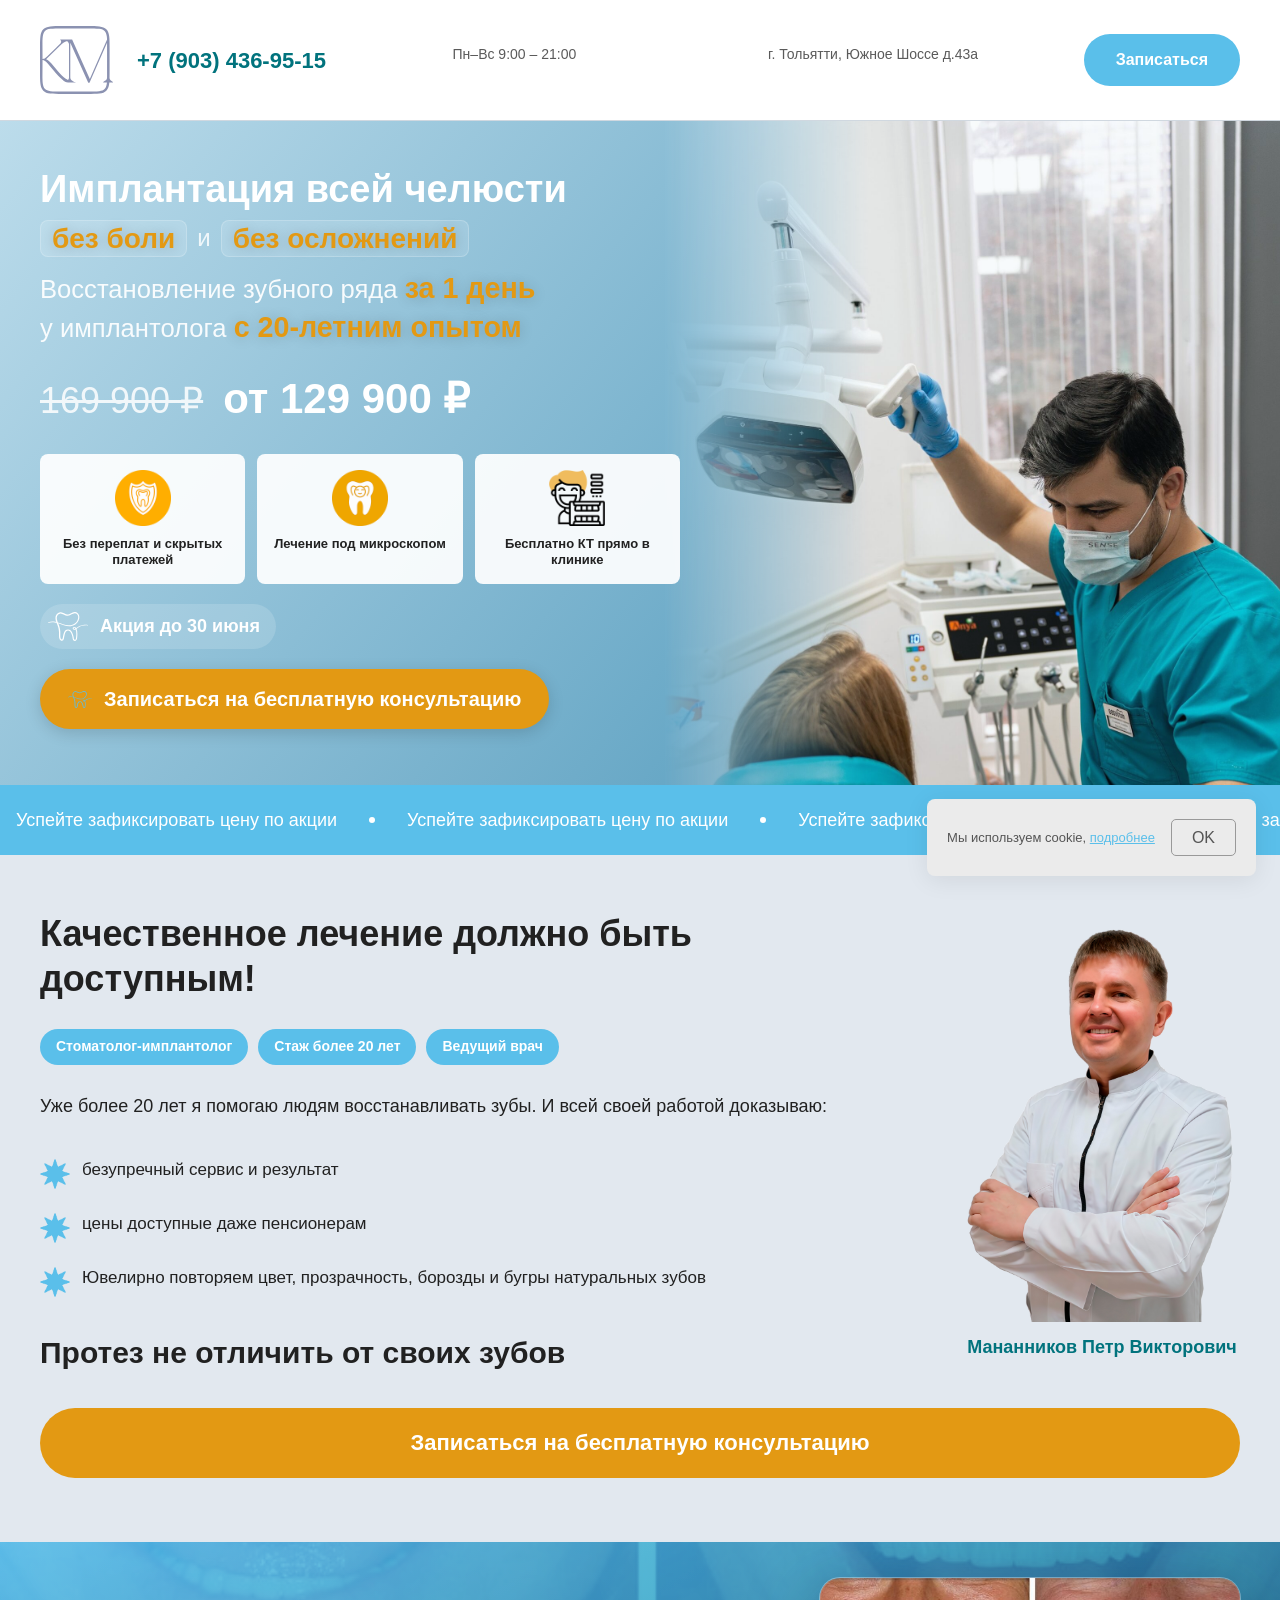
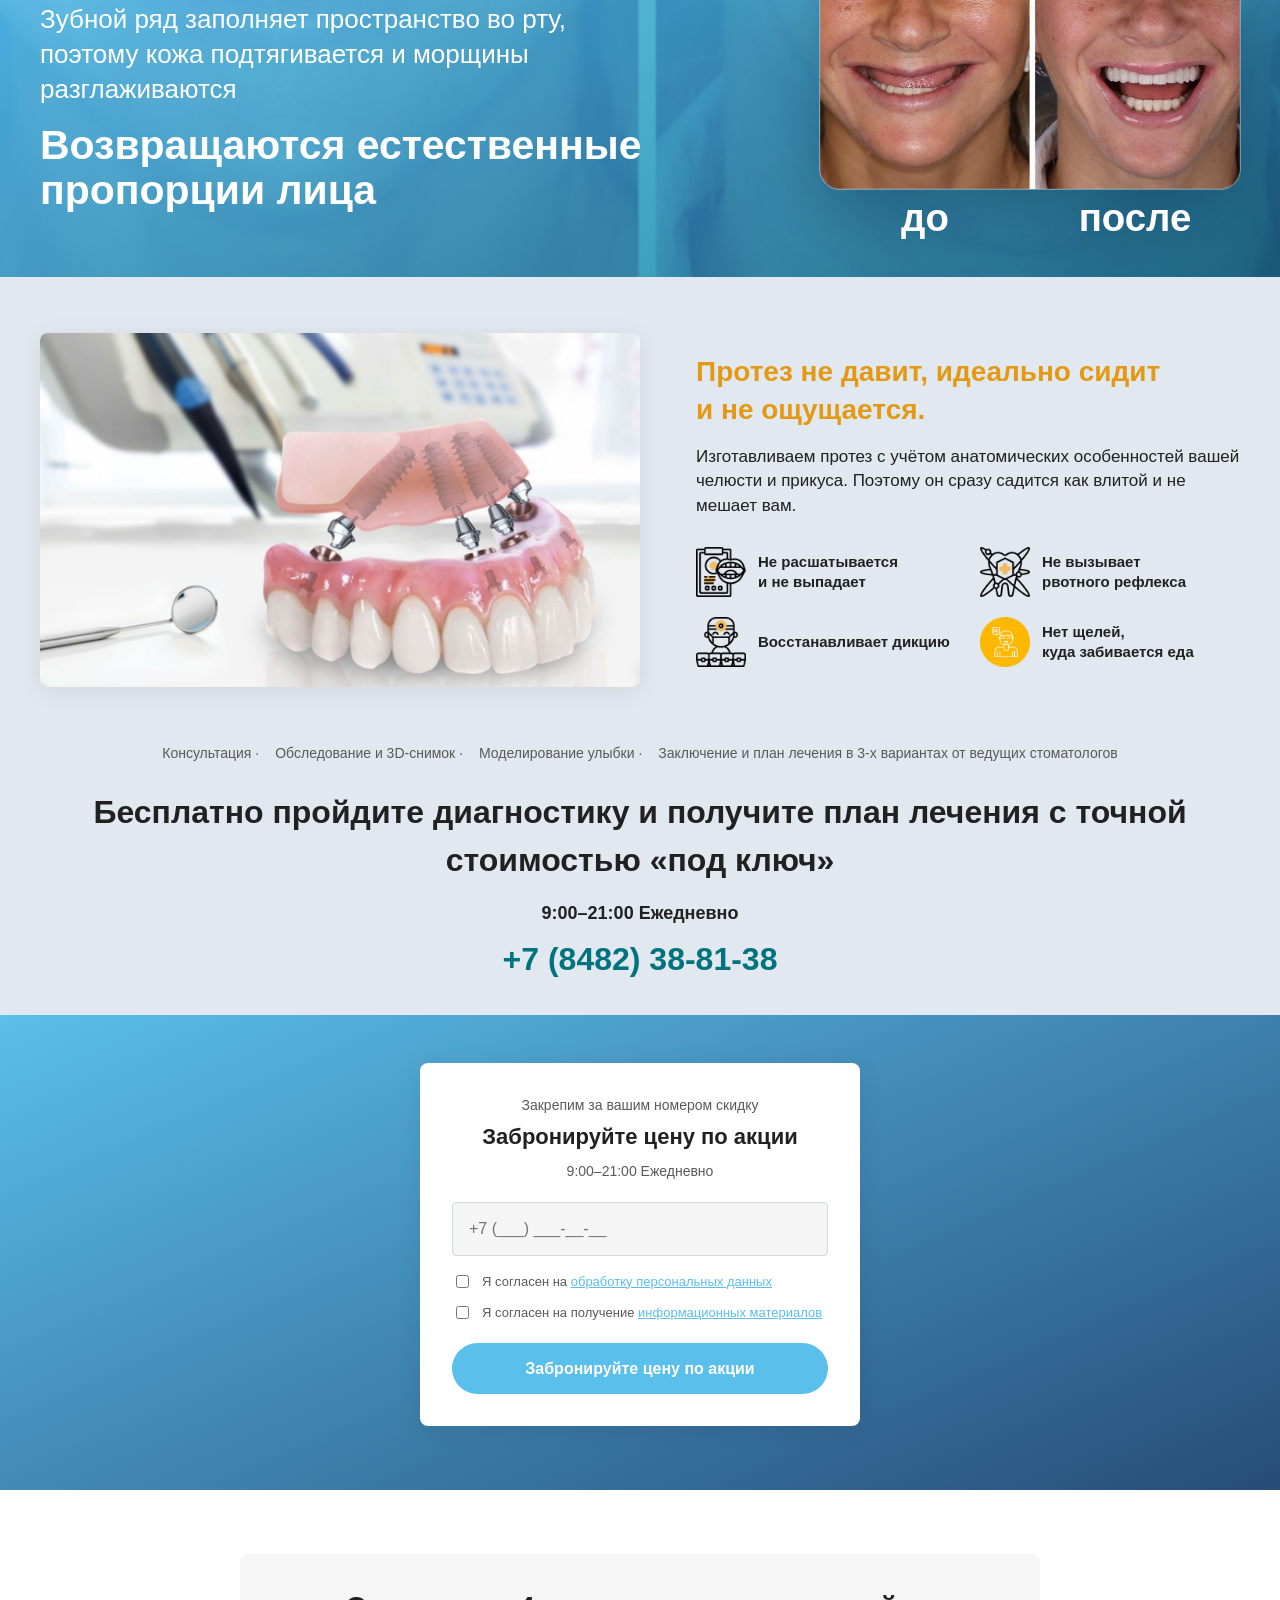
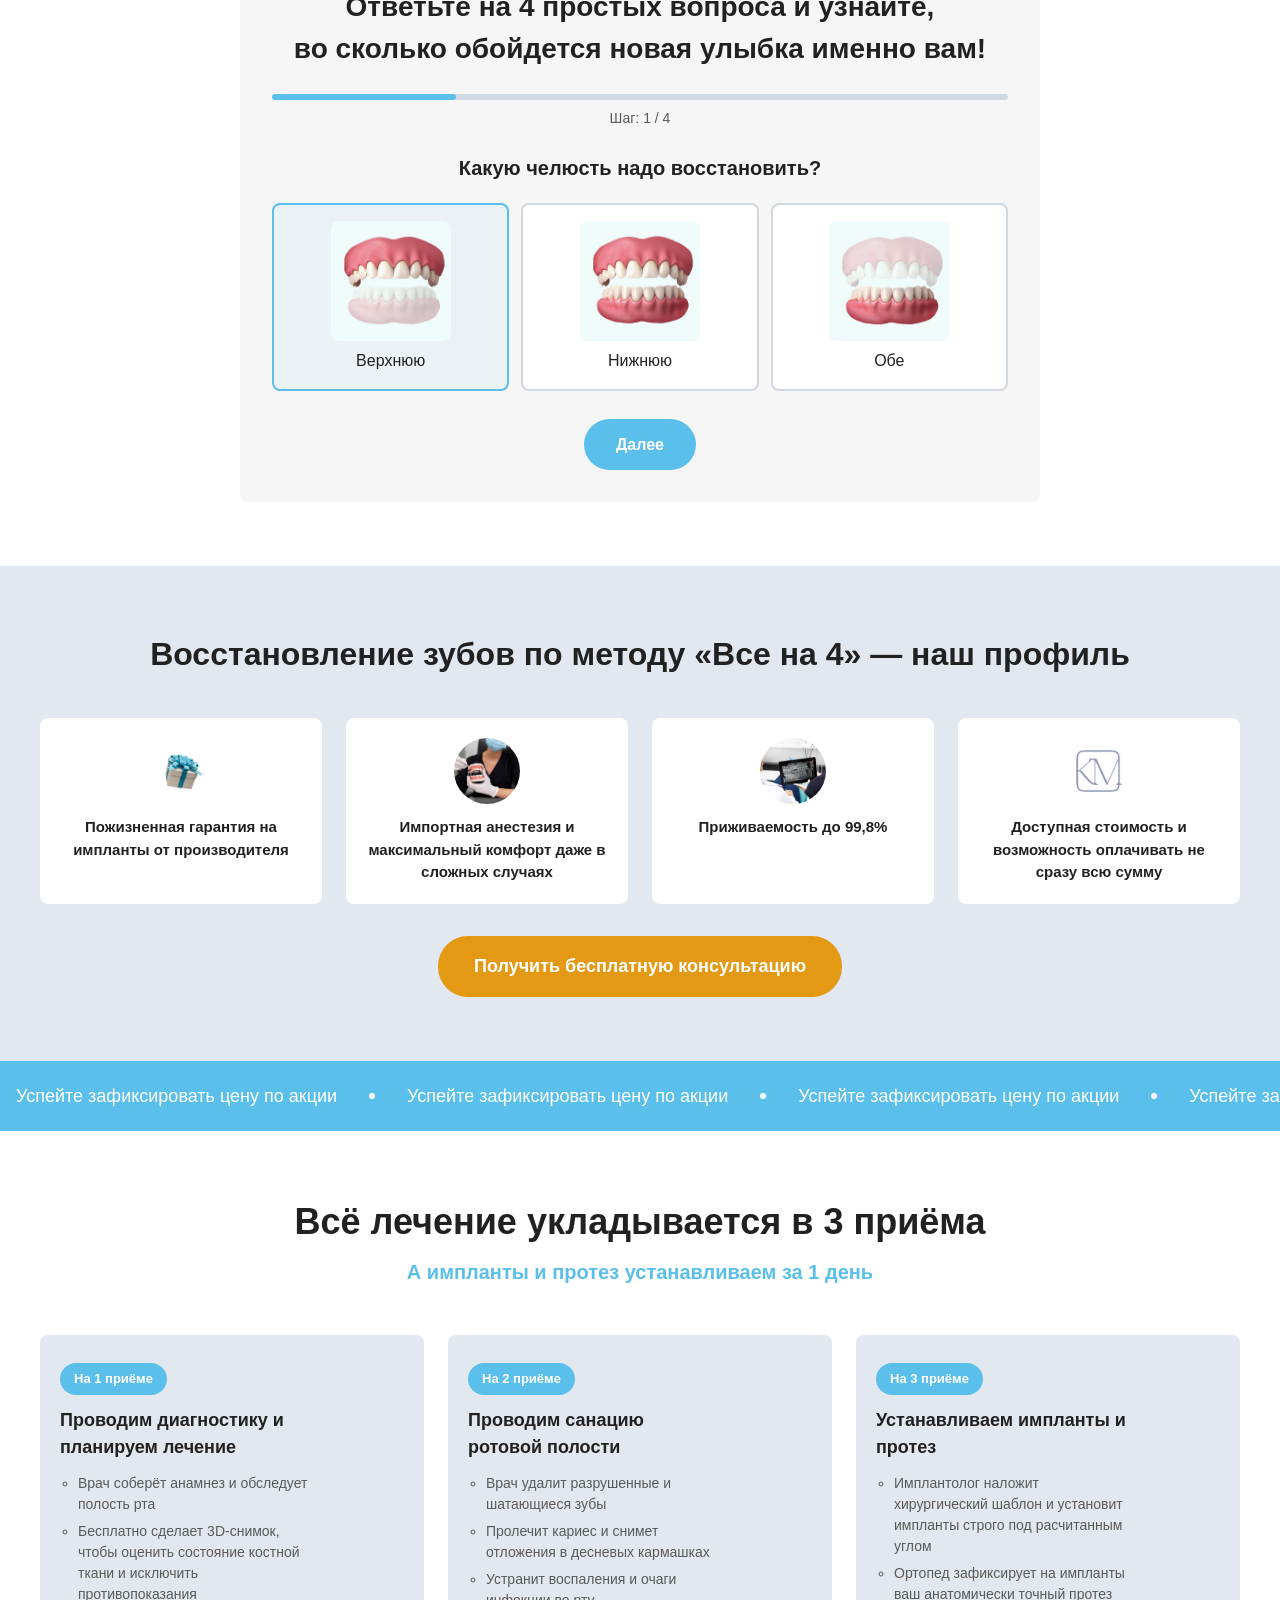
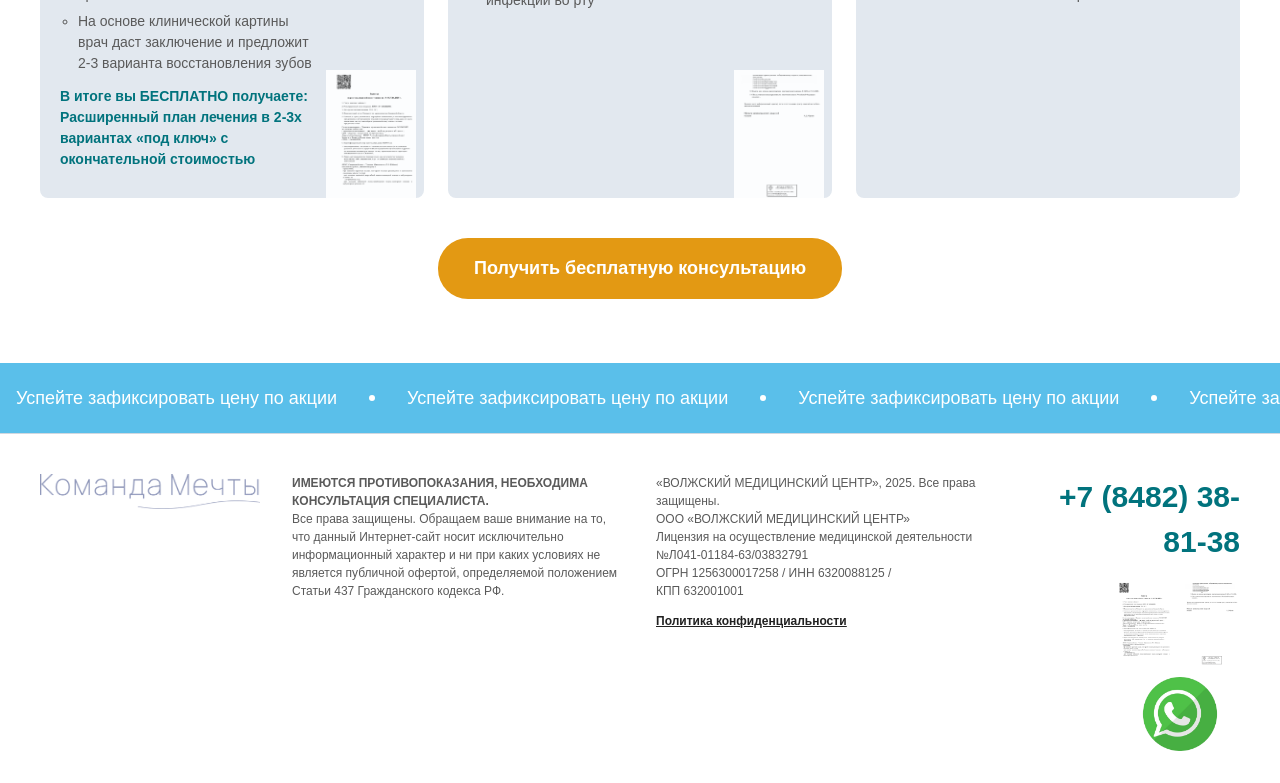
==== commit fb46008e: "first version" ====
--- a/index.html
+++ b/index.html
@@ -40,8 +40,15 @@
       </div>
       <div class="hero__inner container">
         <div class="hero__content">
-          <h1 class="hero__title">Полное восстановление зубного ряда <strong>за&nbsp;1&nbsp;день</strong> у имплантолога высшей категории <strong>с&nbsp;опытом более 20&nbsp;лет</strong></h1>
-          <p class="hero__subtitle">Имплантация всей челюсти без боли и осложнений</p>
+          <h1 class="hero__title">
+            <span class="hero__title-lead">Имплантация всей челюсти</span>
+            <span class="hero__title-tags">
+              <span class="hero__highlight">без боли</span>
+              <span class="hero__title-tags-sep" aria-hidden="true">и</span>
+              <span class="hero__highlight">без осложнений</span>
+            </span>
+          </h1>
+          <p class="hero__subtitle">Восстановление зубного ряда <span class="hero__highlight">за&nbsp;1&nbsp;день</span> у&nbsp;имплантолога <span class="hero__highlight">с&nbsp;20-летним опытом</span></p>
 
           <div class="hero__price">
             <span class="hero__price-old">169&nbsp;900&nbsp;₽</span>
@@ -161,11 +168,11 @@
     <section class="prosthesis">
       <div class="prosthesis__inner container">
         <div class="prosthesis__media">
-          <img src="assets/images/_1_3.jpg" alt="Протез идеально сидит" width="394" height="574">
+          <img src="assets/images/prosthesis.jpg" alt="Анатомический протез на имплантах" width="1300" height="766">
         </div>
         <div class="prosthesis__content">
+          <h2 class="prosthesis__title">Протез не&nbsp;давит, идеально сидит и&nbsp;не&nbsp;ощущается.</h2>
           <p class="prosthesis__text">Изготавливаем протез с учётом анатомических особенностей вашей челюсти и прикуса. Поэтому он сразу садится как влитой и не мешает вам.</p>
-          <h2 class="prosthesis__title">Протез не давит. Идеально сидит и не ощущается.</h2>
 
           <div class="prosthesis__grid">
             <article class="prosthesis__item">
--- a/css/styles.css
+++ b/css/styles.css
@@ -217,6 +217,9 @@
 }
 
 .hero__title {
+  display: flex;
+  flex-direction: column;
+  gap: 8px;
   margin: 0 0 12px;
   font-size: clamp(22px, 2.8vw, 36px);
   font-weight: 400;
@@ -224,15 +227,50 @@
   overflow-wrap: break-word;
 }
 
-.hero__title strong {
+.hero__title-lead {
   font-weight: 700;
+  font-size: clamp(24px, 3vw, 38px);
+  line-height: 1.15;
+}
+
+.hero__title-tags {
+  display: flex;
+  flex-wrap: wrap;
+  align-items: center;
+  gap: 6px 10px;
+}
+
+.hero__title-tags-sep {
+  font-size: clamp(18px, 2.2vw, 24px);
+  font-weight: 500;
+  color: rgba(255, 255, 255, 0.82);
+}
+
+.hero__title .hero__highlight {
+  display: inline-block;
+  padding: 2px 12px;
+  border-radius: 8px;
+  font-size: clamp(20px, 2.4vw, 28px);
+  background: rgba(255, 255, 255, 0.12);
+  box-shadow: inset 0 0 0 1px rgba(255, 255, 255, 0.2);
+}
+
+.hero__highlight {
+  font-weight: 700;
+  color: var(--color-accent);
+  text-shadow: 0 1px 14px rgba(0, 0, 0, 0.18);
 }
 
 .hero__subtitle {
   margin: 0 0 20px;
-  font-size: clamp(18px, 2.2vw, 28px);
-  font-weight: 500;
-  line-height: 1.25;
+  font-size: clamp(17px, 2vw, 26px);
+  font-weight: 400;
+  line-height: 1.35;
+  color: rgba(255, 255, 255, 0.92);
+}
+
+.hero__subtitle .hero__highlight {
+  font-size: 1.12em;
 }
 
 .hero__price {
@@ -615,11 +653,15 @@
   padding: 56px 0;
 }
 
+.prosthesis:has(+ .consultation-info) {
+  padding-bottom: 28px;
+}
+
 .prosthesis__inner {
   display: grid;
-  grid-template-columns: minmax(0, 340px) minmax(0, 1fr);
-  gap: 40px;
-  align-items: start;
+  grid-template-columns: minmax(0, 540px) minmax(0, 1fr);
+  gap: 48px;
+  align-items: center;
 }
 
 .prosthesis__media {
@@ -627,24 +669,30 @@
 }
 
 .prosthesis__media img {
+  display: block;
   width: 100%;
+  height: auto;
+  aspect-ratio: 1300 / 766;
+  object-fit: contain;
+  object-position: center;
   border-radius: var(--radius-sm);
   box-shadow: var(--shadow);
 }
 
 .prosthesis__text {
-  margin: 0 0 16px;
+  margin: 0 0 28px;
   font-size: 17px;
   line-height: 1.45;
   overflow-wrap: break-word;
 }
 
 .prosthesis__title {
-  margin: 0 0 28px;
+  margin: 0 0 16px;
   font-size: clamp(20px, 2.5vw, 28px);
   font-weight: 700;
-  line-height: 1.25;
-  overflow-wrap: break-word;
+  line-height: 1.35;
+  overflow-wrap: break-word;
+  color: var(--color-accent);
 }
 
 .prosthesis__grid {
@@ -656,7 +704,7 @@
 .prosthesis__item {
   display: flex;
   gap: 12px;
-  align-items: flex-start;
+  align-items: center;
   min-width: 0;
 }
 
@@ -674,11 +722,22 @@
   overflow-wrap: break-word;
 }
 
+@media (min-width: 1200px) {
+  .prosthesis__inner {
+    grid-template-columns: minmax(0, 600px) minmax(0, 1fr);
+    gap: 56px;
+  }
+}
+
 /* Consultation info */
 .consultation-info {
   background: var(--color-bg);
   padding: 56px 0 32px;
   text-align: center;
+}
+
+.prosthesis + .consultation-info {
+  padding-top: 28px;
 }
 
 .consultation-info__steps {
@@ -1351,11 +1410,13 @@
 
   .prosthesis__inner {
     grid-template-columns: 1fr;
+    gap: 28px;
+    align-items: start;
   }
 
   .prosthesis__media {
-    max-width: 320px;
-    margin-inline: auto;
+    width: 100%;
+    max-width: none;
   }
 }
 
@@ -1465,12 +1526,50 @@
     grid-template-columns: 1fr;
   }
 
+  .hero__title-lead {
+    font-size: clamp(30px, 8.5vw, 38px);
+    line-height: 1.1;
+  }
+
+  .hero__title .hero__highlight {
+    font-size: clamp(20px, 5.5vw, 26px);
+    padding: 4px 12px;
+    border-radius: 6px;
+    background: rgba(255, 255, 255, 0.14);
+    box-shadow: inset 0 0 0 1px rgba(255, 255, 255, 0.22);
+  }
+
+  .hero__title-tags-sep {
+    font-size: 18px;
+  }
+
+  .hero__subtitle {
+    font-size: 17px;
+    line-height: 1.4;
+  }
+
+  .hero__subtitle .hero__highlight {
+    font-size: 19px;
+    display: inline-block;
+    margin: 2px 0;
+    padding: 0 4px;
+    border-radius: 4px;
+    background: rgba(227, 153, 19, 0.18);
+    box-shadow: inset 0 -2px 0 var(--color-accent);
+    white-space: normal;
+  }
+
   .all-on-4__grid {
     grid-template-columns: repeat(2, minmax(0, 1fr));
   }
 
   .prosthesis__grid {
     grid-template-columns: 1fr;
+  }
+
+  .prosthesis__title {
+    font-size: clamp(22px, 5.5vw, 28px);
+    line-height: 1.4;
   }
 
   .appointments__timeline {
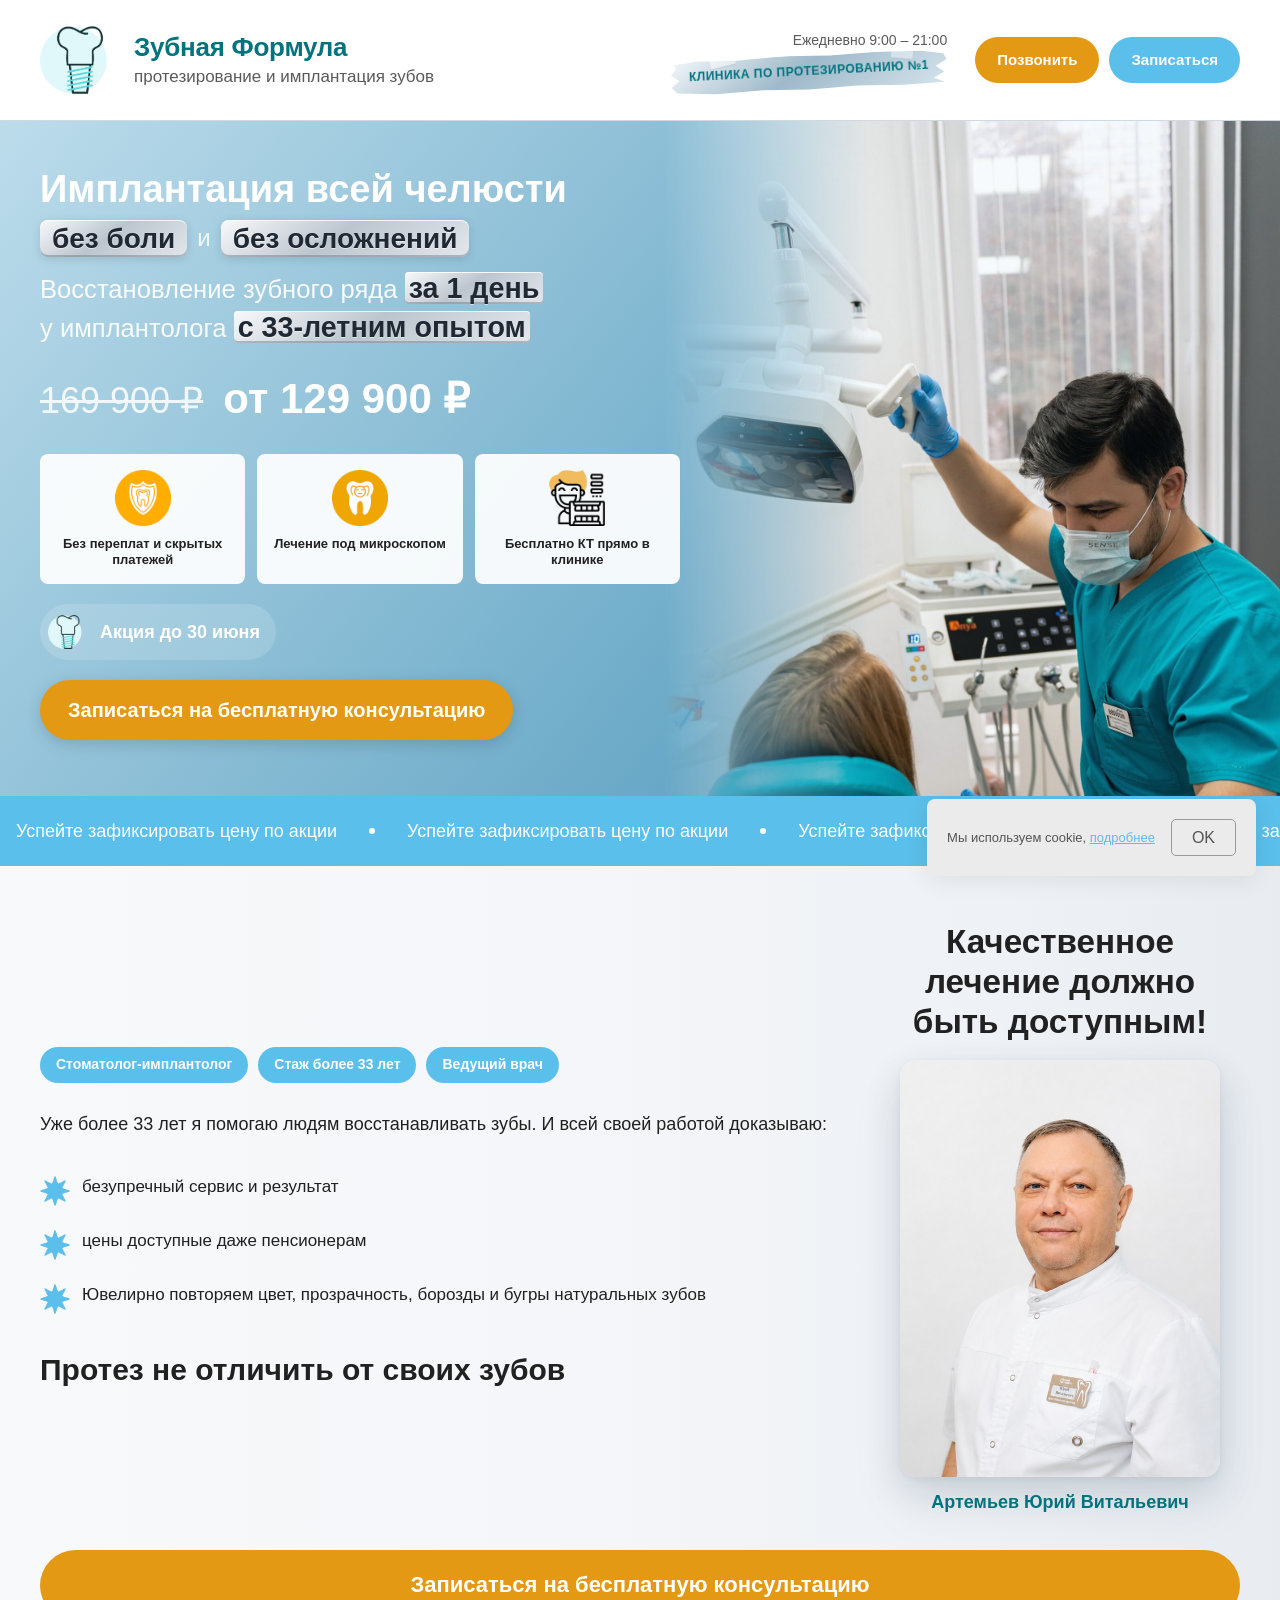
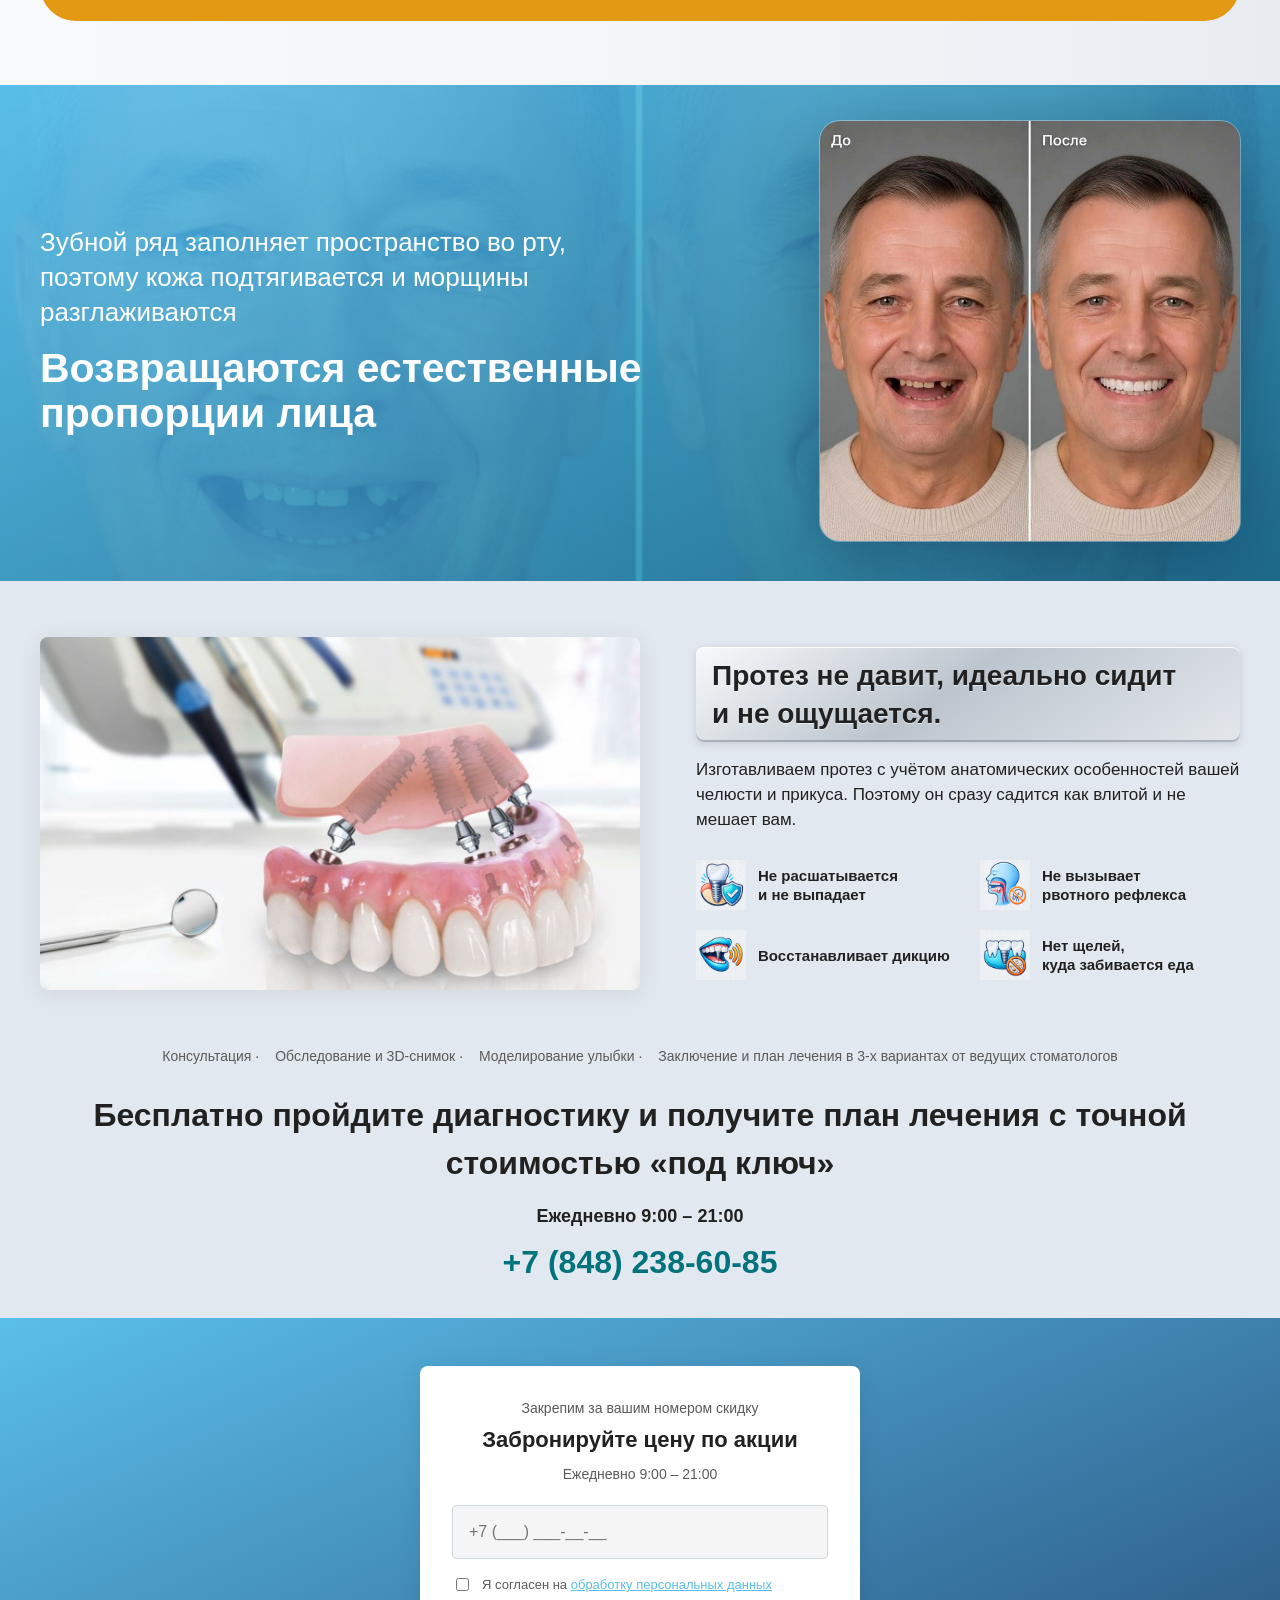
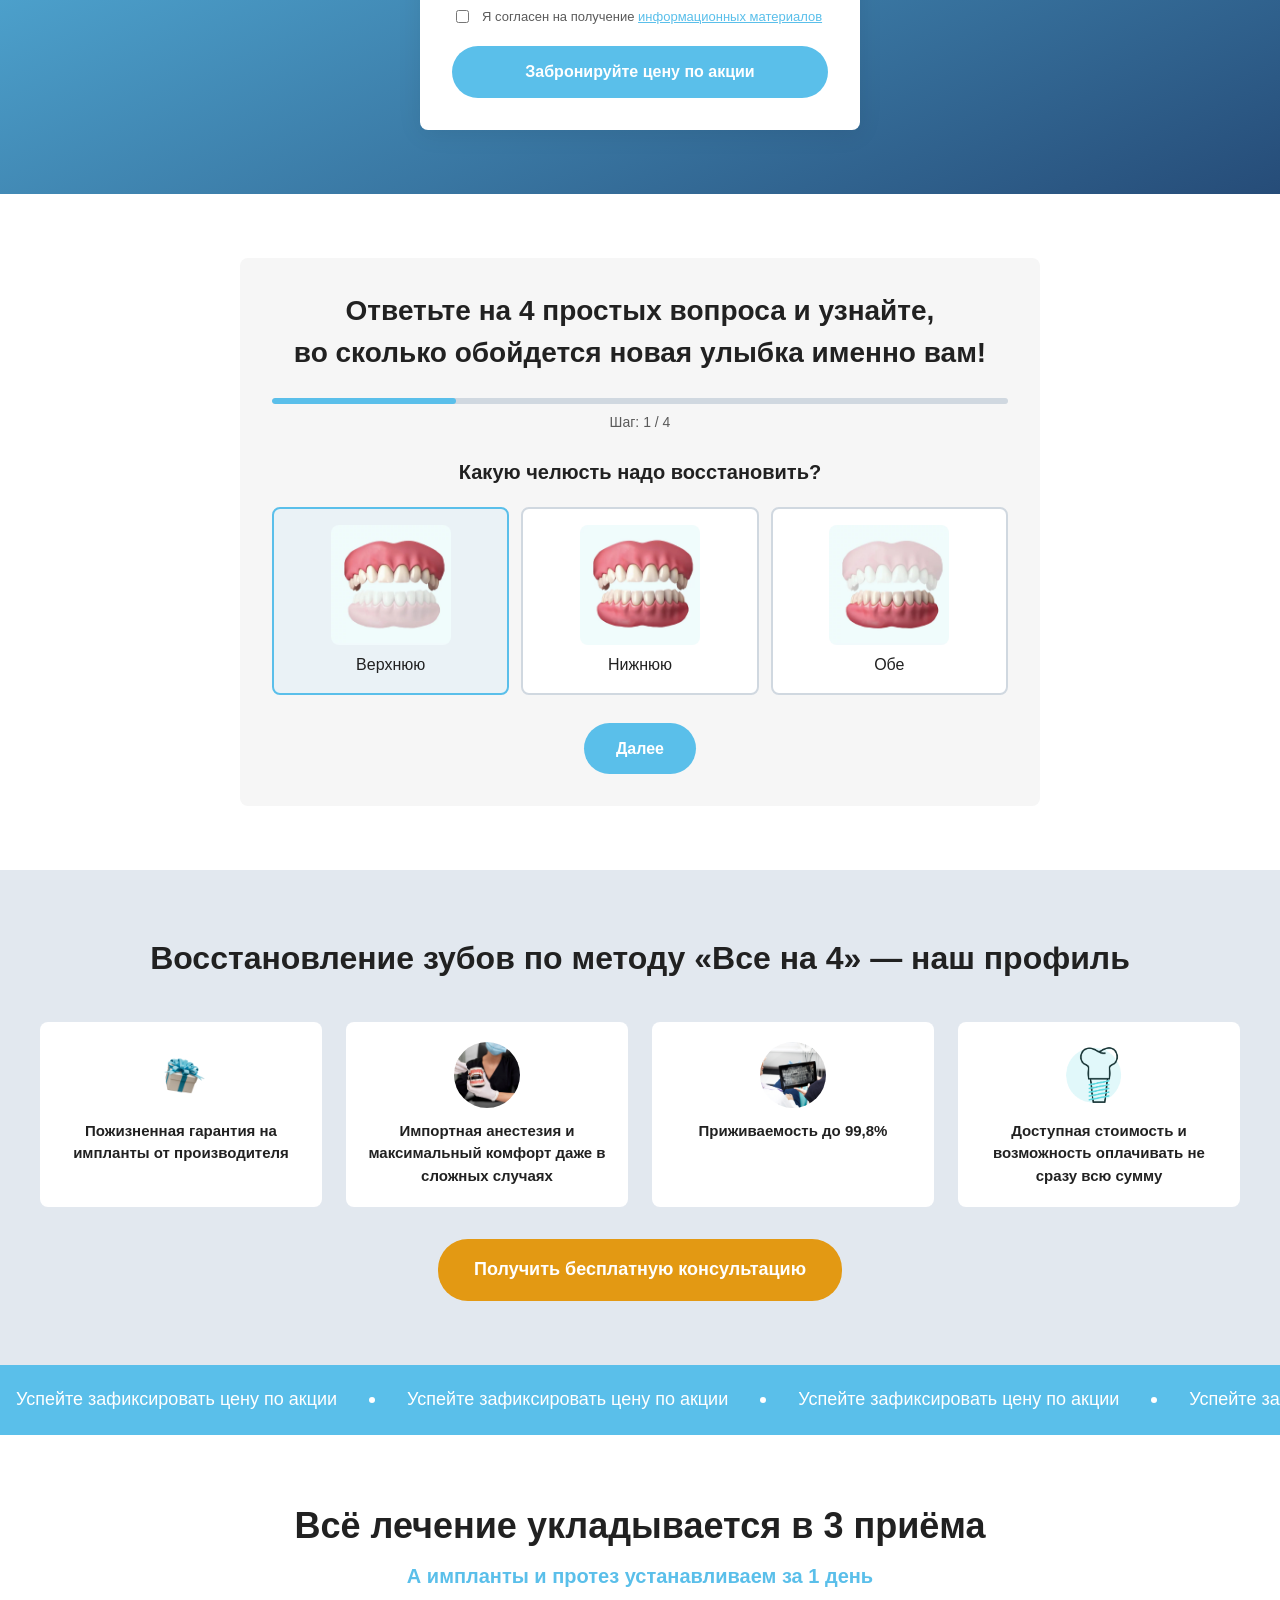
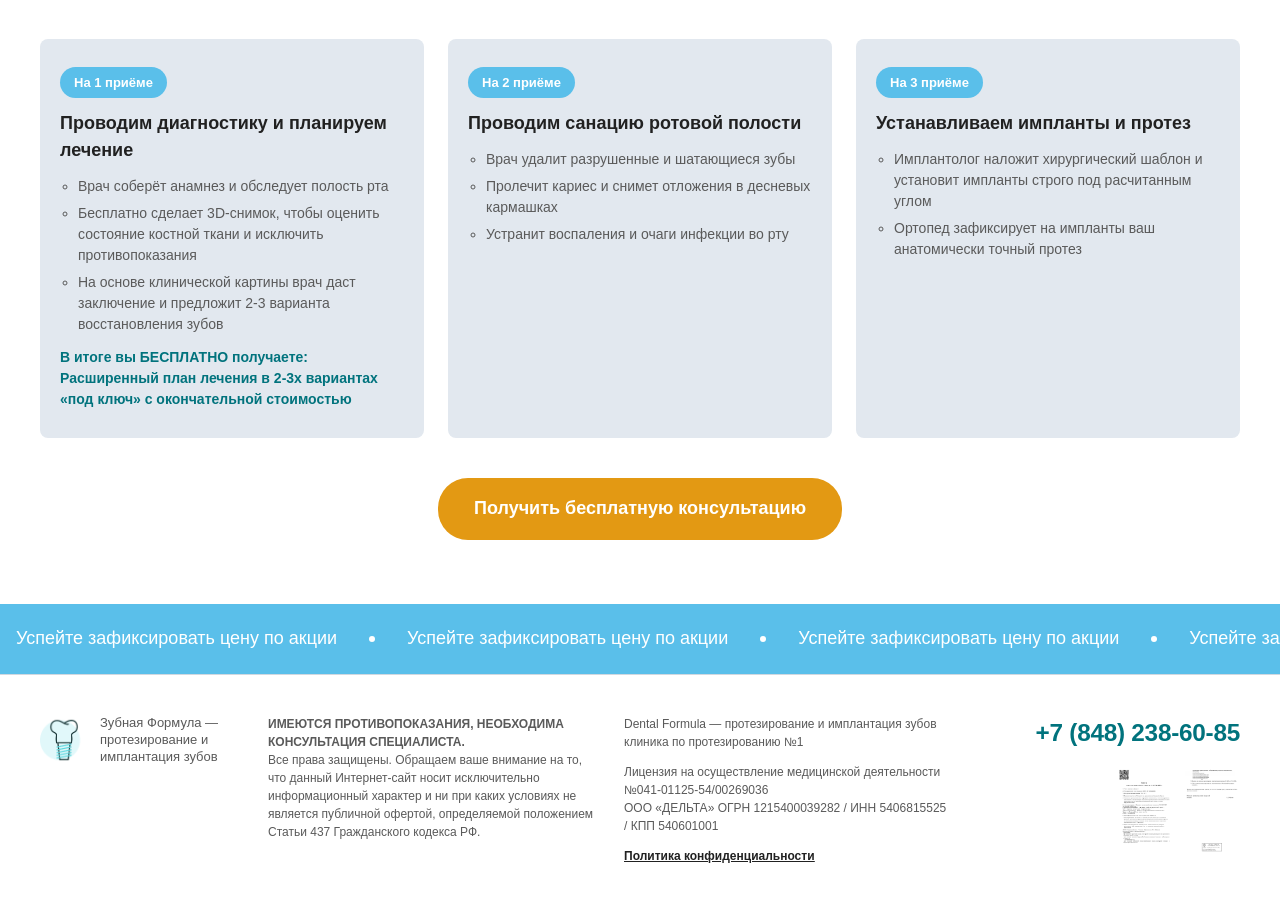
==== commit f3dee90c: "second version" ====
--- a/index.html
+++ b/index.html
@@ -5,7 +5,7 @@
   <meta name="viewport" content="width=device-width, initial-scale=1.0">
   <meta name="format-detection" content="telephone=no">
   <title>Полная имплантация зубов в Тольятти</title>
-  <link rel="icon" type="image/svg+xml" href="assets/images/Union-1.svg">
+  <link rel="icon" type="image/png" href="assets/images/logo-dental-formula.png">
   <link rel="stylesheet" href="https://static.tildacdn.com/css/fonts-tildasans.css">
   <link rel="stylesheet" href="css/styles.css">
 </head>
@@ -14,20 +14,25 @@
   <!-- HEADER -->
   <header class="header">
     <div class="header__inner container">
-      <a class="header__logo" href="/" aria-label="Волжский медицинский центр">
-        <img src="assets/images/Union-1.svg" alt="Волжский медицинский центр" width="73" height="76">
+      <a class="header__logo" href="/" aria-label="Зубная Формула">
+        <img src="assets/images/logo-dental-formula.png" alt="Зубная Формула" width="80" height="80">
+        <span class="header__logo-text">
+          <span class="header__logo-name">Зубная Формула</span>
+          <span class="header__logo-tagline">протезирование и имплантация зубов</span>
+        </span>
       </a>
 
-      <div class="header__info">
-        <a class="header__phone header__phone--desktop" href="tel:+79034369515">+7 (903) 436-95-15</a>
-        <a class="header__phone header__phone--mobile" href="tel:+79034369515" aria-label="Позвонить +7 (903) 436-95-15">
-          <img src="assets/images/__.png" alt="" width="59" height="59">
-        </a>
-        <p class="header__hours">Пн–Вс 9:00 – 21:00</p>
-        <p class="header__address">г. Тольятти, Южное Шоссе д.43а</p>
-      </div>
-
-      <button class="header__btn btn btn--primary" type="button" data-popup-open="popup-form">Записаться</button>
+      <div class="header__meta">
+        <p class="header__hours">Ежедневно 9:00 – 21:00</p>
+        <p class="header__address">
+          <span class="header__sticker">клиника по протезированию №1</span>
+        </p>
+      </div>
+
+      <div class="header__actions">
+        <a class="btn btn--call" href="tel:+78482386085">Позвонить</a>
+        <button class="header__btn btn btn--primary" type="button" data-popup-open="popup-form">Записаться</button>
+      </div>
     </div>
   </header>
 
@@ -48,7 +53,7 @@
               <span class="hero__highlight">без осложнений</span>
             </span>
           </h1>
-          <p class="hero__subtitle">Восстановление зубного ряда <span class="hero__highlight">за&nbsp;1&nbsp;день</span> у&nbsp;имплантолога <span class="hero__highlight">с&nbsp;20-летним опытом</span></p>
+          <p class="hero__subtitle">Восстановление зубного ряда <span class="hero__highlight">за&nbsp;1&nbsp;день</span> у&nbsp;имплантолога <span class="hero__highlight">с&nbsp;33-летним опытом</span></p>
 
           <div class="hero__price">
             <span class="hero__price-old">169&nbsp;900&nbsp;₽</span>
@@ -71,12 +76,11 @@
           </div>
 
           <div class="hero__promo">
-            <img class="hero__promo-icon" src="assets/images/3.svg" alt="" width="40" height="40">
+            <img class="hero__promo-icon" src="assets/images/logo-dental-formula.png" alt="" width="40" height="40">
             <span class="hero__promo-text"><strong>Акция до&nbsp;30&nbsp;июня</strong></span>
           </div>
 
           <button class="hero__btn btn btn--hero" type="button" data-popup-open="popup-form">
-            <img class="hero__btn-icon" src="assets/images/2.svg" alt="" width="24" height="24">
             Записаться на бесплатную консультацию
           </button>
         </div>
@@ -101,15 +105,13 @@
       <div class="doctor__inner container">
         <div class="doctor__layout">
           <div class="doctor__content">
-            <h2 class="doctor__title">Качественное лечение должно быть доступным!</h2>
-
             <div class="doctor__badges">
               <span class="doctor__badge">Стоматолог-имплантолог</span>
-              <span class="doctor__badge">Стаж более 20 лет</span>
+              <span class="doctor__badge">Стаж более 33 лет</span>
               <span class="doctor__badge">Ведущий врач</span>
             </div>
 
-            <p class="doctor__lead">Уже более 20 лет я помогаю людям восстанавливать зубы. И всей своей работой доказываю:</p>
+            <p class="doctor__lead">Уже более 33 лет я помогаю людям восстанавливать зубы. И всей своей работой доказываю:</p>
 
             <ul class="doctor__values">
               <li class="doctor__value">
@@ -129,10 +131,13 @@
             <h3 class="doctor__tagline">Протез не отличить от своих зубов</h3>
           </div>
 
-          <figure class="doctor__figure">
-            <img class="doctor__photo" src="assets/images/transparent-Photoroo.png" alt="Мананников Петр Викторович" width="276" height="322">
-            <figcaption class="doctor__name">Мананников Петр Викторович</figcaption>
-          </figure>
+          <div class="doctor__visual">
+            <h2 class="doctor__title">Качественное лечение должно быть доступным!</h2>
+            <figure class="doctor__figure">
+              <img class="doctor__photo" src="assets/images/doctor.jpg" alt="Артемьев Юрий Витальевич" width="320" height="417">
+              <figcaption class="doctor__name">Артемьев Юрий Витальевич</figcaption>
+            </figure>
+          </div>
         </div>
 
         <button class="doctor__btn btn btn--accent" type="button" data-popup-open="popup-form">Записаться на бесплатную консультацию</button>
@@ -153,10 +158,8 @@
 
           <div class="before-after__visual">
             <div class="before-after__frame">
-              <div class="before-after__photo" role="img" aria-label="До и после лечения"></div>
-              <div class="before-after__labels">
-                <span class="before-after__label">до</span>
-                <span class="before-after__label">после</span>
+              <div class="before-after__photo">
+                <img src="assets/images/before-after.jpg" alt="До и после лечения" width="840" height="840" loading="lazy">
               </div>
             </div>
           </div>
@@ -176,19 +179,19 @@
 
           <div class="prosthesis__grid">
             <article class="prosthesis__item">
-              <img class="prosthesis__icon" src="assets/images/4728428.png" alt="" width="66" height="66">
+              <img class="prosthesis__icon" src="assets/images/prosthesis-icon-implant.png" alt="" width="66" height="66">
               <h3 class="prosthesis__item-title">Не расшатывается и&nbsp;не&nbsp;выпадает</h3>
             </article>
             <article class="prosthesis__item">
-              <img class="prosthesis__icon" src="assets/images/4728484.png" alt="" width="66" height="66">
+              <img class="prosthesis__icon" src="assets/images/prosthesis-icon-gag.png" alt="" width="66" height="66">
               <h3 class="prosthesis__item-title">Не вызывает рвотного&nbsp;рефлекса</h3>
             </article>
             <article class="prosthesis__item">
-              <img class="prosthesis__icon" src="assets/images/4728516.png" alt="" width="66" height="66">
+              <img class="prosthesis__icon" src="assets/images/prosthesis-icon-speech.png" alt="" width="66" height="66">
               <h3 class="prosthesis__item-title">Восстанавливает дикцию</h3>
             </article>
             <article class="prosthesis__item">
-              <img class="prosthesis__icon" src="assets/images/7177766_1.png" alt="" width="66" height="66">
+              <img class="prosthesis__icon" src="assets/images/prosthesis-icon-gaps.png" alt="" width="66" height="66">
               <h3 class="prosthesis__item-title">Нет щелей, куда&nbsp;забивается&nbsp;еда</h3>
             </article>
           </div>
@@ -206,8 +209,8 @@
           <span>Заключение и план лечения в 3-х вариантах от ведущих стоматологов</span>
         </div>
         <h2 class="consultation-info__title">Бесплатно пройдите диагностику и&nbsp;получите план лечения с&nbsp;точной стоимостью «под ключ»</h2>
-        <p class="consultation-info__hours">9:00–21:00 Ежедневно</p>
-        <a class="consultation-info__phone" href="tel:+78482388138">+7 (8482) 38-81-38</a>
+        <p class="consultation-info__hours">Ежедневно 9:00 – 21:00</p>
+        <a class="consultation-info__phone" href="tel:+78482386085">+7 (848) 238-60-85</a>
       </div>
     </section>
 
@@ -217,7 +220,7 @@
         <form class="consultation__form form" data-no-submit>
           <p class="form__label-top">Закрепим за вашим номером скидку</p>
           <h3 class="form__title">Забронируйте цену по акции</h3>
-          <p class="form__hours">9:00–21:00 Ежедневно</p>
+          <p class="form__hours">Ежедневно 9:00 – 21:00</p>
 
           <label class="form__field">
             <span class="form__label visually-hidden">Телефон</span>
@@ -398,7 +401,7 @@
             <h3 class="all-on-4__item-title">Приживаемость до 99,8%</h3>
           </article>
           <article class="all-on-4__item">
-            <img class="all-on-4__icon" src="assets/images/Frame_95.png" alt="" width="66" height="66">
+            <img class="all-on-4__icon all-on-4__icon--logo" src="assets/images/logo-dental-formula.png" alt="" width="66" height="66">
             <h3 class="all-on-4__item-title">Доступная стоимость и возможность оплачивать не сразу всю сумму</h3>
           </article>
         </div>
@@ -436,7 +439,6 @@
               <li>На основе клинической картины врач даст заключение и предложит 2-3 варианта восстановления зубов</li>
             </ul>
             <p class="appointments__step-result">В итоге вы БЕСПЛАТНО получаете: Расширенный план лечения в 2-3х вариантах «под ключ» с окончательной стоимостью</p>
-            <img class="appointments__step-img" src="assets/images/1.png" alt="" width="100" height="141" aria-hidden="true">
           </li>
 
           <li class="appointments__step">
@@ -447,7 +449,6 @@
               <li>Пролечит кариес и снимет отложения в десневых кармашках</li>
               <li>Устранит воспаления и очаги инфекции во рту</li>
             </ul>
-            <img class="appointments__step-img" src="assets/images/2.png" alt="" width="100" height="141" aria-hidden="true">
           </li>
 
           <li class="appointments__step">
@@ -483,7 +484,8 @@
   <footer class="footer">
     <div class="footer__inner container">
       <a class="footer__logo" href="/">
-        <img src="assets/images/logo-footer.png" alt="Волжский медицинский центр" width="402" height="64">
+        <img src="assets/images/logo-dental-formula.png" alt="Зубная Формула" width="48" height="48">
+        <span class="footer__logo-text">Зубная Формула — протезирование и имплантация зубов</span>
       </a>
 
       <div class="footer__legal">
@@ -492,21 +494,19 @@
       </div>
 
       <div class="footer__company">
-        <p>«ВОЛЖСКИЙ МЕДИЦИНСКИЙ ЦЕНТР», 2025. Все права защищены.<br>
-        ООО «ВОЛЖСКИЙ МЕДИЦИНСКИЙ ЦЕНТР»<br>
-        Лицензия на осуществление медицинской деятельности №Л041-01184-63/03832791<br>
-        ОГРН 1256300017258 / ИНН 6320088125 /<br>
-        КПП 632001001</p>
+        <p>Dental Formula — протезирование и имплантация зубов<br>
+        клиника по протезированию №1</p>
+        <p>Лицензия на осуществление медицинской деятельности №041-01125-54/00269036<br>
+        ООО «ДЕЛЬТА» ОГРН 1215400039282 / ИНН 5406815525 / КПП 540601001</p>
         <a class="footer__policy" href="/policy" target="_blank" rel="noopener noreferrer"><strong><u>Политика конфиденциальности</u></strong></a>
       </div>
 
       <div class="footer__contacts">
-        <a class="footer__phone" href="tel:+78482388138">+7 (8482) 38-81-38</a>
+        <a class="footer__phone" href="tel:+78482386085">+7 (848) 238-60-85</a>
         <div class="footer__licenses">
           <img src="assets/images/1.png" alt="Лицензия" width="100" height="141">
           <img src="assets/images/2.png" alt="Лицензия" width="100" height="141">
         </div>
-        <img class="footer__messengers" src="assets/images/messaging-apps-trade.png" alt="Мессенджеры" width="120" height="40">
       </div>
     </div>
   </footer>
@@ -519,7 +519,7 @@
 
       <h2 class="popup__title" id="popup-form-title">Бесплатно пройдите диагностику и получите план лечения с точной стоимостью «под ключ»</h2>
       <p class="popup__text">Консультация · Обследование и 3D-снимок · Моделирование улыбки · Заключение и план лечения в 3-х вариантах от ведущих стоматологов</p>
-      <p class="popup__hours">9:00–21:00 Ежедневно</p>
+      <p class="popup__hours">Ежедневно 9:00 – 21:00</p>
 
       <form class="popup__form form" data-no-submit>
         <h3 class="form__title">Забронируйте цену по акции</h3>
@@ -695,7 +695,7 @@
   </div>
 
   <!-- FLOATING PHONE -->
-  <a class="floating-phone" href="tel:+79034369515" aria-label="Позвонить +7 (903) 436-95-15">
+  <a class="floating-phone" href="tel:+78482386085" aria-label="Позвонить +7 (848) 238-60-85">
     <img src="assets/images/__.png" alt="" width="59" height="59">
   </a>
 
--- a/css/styles.css
+++ b/css/styles.css
@@ -1,1674 +1,2130 @@
 :root {
-  --color-primary: #5abfea;
-  --color-primary-dark: #0c54a0;
-  --color-teal: #1e6c8e;
-  --color-teal-dark: #01737d;
-  --color-accent: #e39913;
-  --color-bg: #e2e8ef;
-  --color-bg-light: #f6f6f6;
-  --color-text: #212121;
-  --color-text-muted: #5a5a5a;
-  --color-white: #ffffff;
-  --color-border: #d0d8e0;
-  --font: "TildaSans", Arial, sans-serif;
-  --container: 1200px;
-  --header-h: 120px;
-  --radius: 30px;
-  --radius-sm: 8px;
-  --shadow: 0 4px 24px rgba(0, 0, 0, 0.08);
+    --color-primary: #5abfea;
+    --color-primary-dark: #0c54a0;
+    --color-teal: #1e6c8e;
+    --color-teal-dark: #01737d;
+    --color-accent: #e39913;
+    --color-bg: #e2e8ef;
+    --color-bg-light: #f6f6f6;
+    --color-text: #212121;
+    --color-text-muted: #5a5a5a;
+    --color-white: #ffffff;
+    --color-border: #d0d8e0;
+    --font: "TildaSans", Arial, sans-serif;
+    --container: 1200px;
+    --header-h: 120px;
+    --radius: 30px;
+    --radius-sm: 8px;
+    --shadow: 0 4px 24px rgba(0, 0, 0, 0.08);
 }
 
 *,
 *::before,
 *::after {
-  box-sizing: border-box;
+    box-sizing: border-box;
 }
 
 html {
-  scroll-behavior: smooth;
+    scroll-behavior: smooth;
 }
 
 body {
-  margin: 0;
-  font-family: var(--font);
-  font-size: 16px;
-  line-height: 1.5;
-  color: var(--color-text);
-  background: var(--color-white);
-  overflow-x: clip;
+    margin: 0;
+    font-family: var(--font);
+    font-size: 16px;
+    line-height: 1.5;
+    color: var(--color-text);
+    background: var(--color-white);
+    overflow-x: clip;
 }
 
 img {
-  max-width: 100%;
-  height: auto;
-  display: block;
+    max-width: 100%;
+    height: auto;
+    display: block;
 }
 
 a {
-  color: inherit;
+    color: inherit;
 }
 
 button,
 input {
-  font: inherit;
+    font: inherit;
 }
 
 .container {
-  width: min(100% - 32px, var(--container));
-  margin-inline: auto;
+    width: min(100% - 32px, var(--container));
+    margin-inline: auto;
 }
 
 .visually-hidden {
-  position: absolute;
-  width: 1px;
-  height: 1px;
-  padding: 0;
-  margin: -1px;
-  overflow: hidden;
-  clip: rect(0, 0, 0, 0);
-  white-space: nowrap;
-  border: 0;
+    position: absolute;
+    width: 1px;
+    height: 1px;
+    padding: 0;
+    margin: -1px;
+    overflow: hidden;
+    clip: rect(0, 0, 0, 0);
+    white-space: nowrap;
+    border: 0;
 }
 
 /* Buttons */
 .btn {
-  display: inline-flex;
-  align-items: center;
-  justify-content: center;
-  gap: 8px;
-  padding: 16px 32px;
-  border: none;
-  border-radius: var(--radius);
-  font-weight: 600;
-  font-size: 16px;
-  line-height: 1.2;
-  text-align: center;
-  cursor: pointer;
-  transition: background 0.2s, color 0.2s, border-color 0.2s;
-  text-decoration: none;
+    display: inline-flex;
+    align-items: center;
+    justify-content: center;
+    gap: 8px;
+    padding: 16px 32px;
+    border: none;
+    border-radius: var(--radius);
+    font-weight: 600;
+    font-size: 16px;
+    line-height: 1.2;
+    text-align: center;
+    cursor: pointer;
+    transition:
+        background 0.2s,
+        color 0.2s,
+        border-color 0.2s;
+    text-decoration: none;
 }
 
 .btn--primary {
-  background: var(--color-primary);
-  color: var(--color-white);
+    background: var(--color-primary);
+    color: var(--color-white);
 }
 
 .btn--primary:hover {
-  background: var(--color-primary-dark);
+    background: var(--color-primary-dark);
 }
 
 .btn--accent {
-  background: var(--color-accent);
-  color: var(--color-white);
-  font-size: 18px;
-  padding: 20px 36px;
+    background: var(--color-accent);
+    color: var(--color-white);
+    font-size: 18px;
+    padding: 20px 36px;
 }
 
 .btn--accent:hover {
-  background: #c8870f;
+    background: #c8870f;
+}
+
+.btn--call {
+    background: var(--color-accent);
+    color: var(--color-white);
+    padding: 14px 24px;
+    font-size: 15px;
+    white-space: nowrap;
+}
+
+.btn--call:hover {
+    background: #c8870f;
 }
 
 .btn--ghost {
-  background: transparent;
-  color: var(--color-primary);
-  border: 1px solid var(--color-primary);
+    background: transparent;
+    color: var(--color-primary);
+    border: 1px solid var(--color-primary);
 }
 
 .btn--ghost:hover {
-  background: rgba(90, 191, 234, 0.1);
+    background: rgba(90, 191, 234, 0.1);
 }
 
 /* Header */
 .header {
-  position: sticky;
-  top: 0;
-  z-index: 100;
-  background: var(--color-white);
-  box-shadow: 0 1px 0 var(--color-border);
+    position: sticky;
+    top: 0;
+    z-index: 100;
+    background: var(--color-white);
+    box-shadow: 0 1px 0 var(--color-border);
 }
 
 .header__inner {
-  display: grid;
-  grid-template-columns: auto 1fr auto;
-  align-items: center;
-  gap: 16px 24px;
-  min-height: var(--header-h);
-  padding-block: 12px;
+    display: grid;
+    grid-template-columns: minmax(0, auto) minmax(0, 1fr) auto;
+    align-items: center;
+    gap: 16px 28px;
+    min-height: var(--header-h);
+    padding-block: 12px;
+}
+
+.header__logo {
+    display: flex;
+    align-items: center;
+    gap: 14px;
+    min-width: 0;
+    text-decoration: none;
 }
 
 .header__logo img {
-  width: 73px;
-  height: auto;
-}
-
-.header__info {
-  display: grid;
-  grid-template-columns: repeat(3, minmax(0, 1fr));
-  gap: 4px 24px;
-  min-width: 0;
-}
-
-.header__phone {
-  font-size: 22px;
-  font-weight: 600;
-  color: var(--color-teal-dark);
-  text-decoration: none;
-  overflow-wrap: break-word;
-}
-
-.header__phone--mobile {
-  display: none;
+    width: 76px;
+    height: auto;
+    flex-shrink: 0;
+}
+
+.header__logo-text {
+    display: flex;
+    flex-direction: column;
+    gap: 4px;
+    max-width: min(340px, 30vw);
+    min-width: 0;
+}
+
+.header__logo-name {
+    font-size: clamp(20px, 2.2vw, 26px);
+    font-weight: 700;
+    line-height: 1.1;
+    color: var(--color-teal-dark);
+    letter-spacing: -0.01em;
+}
+
+.header__logo-tagline {
+    font-size: clamp(14px, 1.45vw, 17px);
+    font-weight: 500;
+    line-height: 1.25;
+    color: var(--color-text-muted);
+}
+
+.header__meta {
+    display: flex;
+    flex-direction: column;
+    align-items: flex-end;
+    justify-content: center;
+    gap: 4px;
+    min-width: 0;
+    text-align: right;
 }
 
 .header__hours,
 .header__address {
-  margin: 0;
-  font-size: 14px;
-  color: var(--color-text-muted);
-  overflow-wrap: break-word;
+    margin: 0;
+    font-size: 14px;
+    line-height: 1.3;
+    overflow-wrap: break-word;
+}
+
+.header__hours {
+    color: var(--color-text-muted);
+}
+
+.header__address {
+    margin-top: 2px;
+}
+
+.header__sticker {
+    position: relative;
+    display: inline-block;
+    padding: 10px 18px 11px;
+    font-size: 12px;
+    font-weight: 800;
+    line-height: 1.15;
+    letter-spacing: 0.04em;
+    text-transform: uppercase;
+    color: var(--color-teal-dark);
+    background: linear-gradient(145deg, #f2f7fa 0%, #9eb9c9 46%, #d5e3ec 100%);
+    transform: rotate(-3deg);
+    clip-path: polygon(
+        1% 10%,
+        9% 2%,
+        24% 6%,
+        41% 0%,
+        58% 5%,
+        74% 1%,
+        91% 5%,
+        99% 15%,
+        100% 32%,
+        96% 50%,
+        99% 68%,
+        95% 84%,
+        99% 97%,
+        84% 100%,
+        67% 95%,
+        50% 99%,
+        33% 94%,
+        16% 99%,
+        2% 91%,
+        0% 74%,
+        3% 56%,
+        0% 38%,
+        2% 20%
+    );
+    box-shadow:
+        2px 4px 0 rgba(72, 102, 122, 0.16),
+        0 10px 22px rgba(30, 108, 142, 0.16);
+    filter: drop-shadow(0 1px 0 rgba(255, 255, 255, 0.5));
+}
+
+.header__sticker::before,
+.header__sticker::after {
+    content: "";
+    position: absolute;
+    height: 12px;
+    background: rgba(255, 255, 255, 0.5);
+    border-radius: 1px;
+    box-shadow: 0 1px 2px rgba(30, 108, 142, 0.12);
+    pointer-events: none;
+}
+
+.header__sticker::before {
+    top: -5px;
+    left: 14%;
+    width: 26px;
+    transform: rotate(-10deg);
+}
+
+.header__sticker::after {
+    top: -4px;
+    right: 12%;
+    width: 22px;
+    transform: rotate(7deg);
+    opacity: 0.85;
+}
+
+.header__actions {
+    display: flex;
+    align-items: center;
+    gap: 10px;
+    flex-shrink: 0;
+}
+
+.header__actions .btn {
+    padding: 14px 22px;
+    font-size: 15px;
+    border-radius: 999px;
 }
 
 .header__btn {
-  white-space: nowrap;
+    white-space: nowrap;
 }
 
 /* Hero */
 .hero {
-  position: relative;
-  background: linear-gradient(0.358turn, rgb(188, 220, 235) 0%, rgb(61, 141, 179) 100%);
-  min-height: 590px;
-  padding: 48px 0 56px;
-  overflow: hidden;
-  color: var(--color-white);
+    position: relative;
+    background: linear-gradient(0.358turn, rgb(188, 220, 235) 0%, rgb(61, 141, 179) 100%);
+    min-height: 590px;
+    padding: 48px 0 56px;
+    overflow: hidden;
+    color: var(--color-white);
 }
 
 .hero__bg {
-  position: absolute;
-  inset: 0;
-  pointer-events: none;
-  overflow: hidden;
+    position: absolute;
+    inset: 0;
+    pointer-events: none;
+    overflow: hidden;
 }
 
 .hero__bg-doctor {
-  position: absolute;
-  right: -5%;
-  bottom: 0;
-  width: min(55%, 680px);
-  height: 100%;
-  object-fit: cover;
-  object-position: center top;
-  opacity: 0.95;
-  mask-image: linear-gradient(to left, #000 70%, transparent 100%);
-  -webkit-mask-image: linear-gradient(to left, #000 70%, transparent 100%);
+    position: absolute;
+    right: -5%;
+    bottom: 0;
+    width: min(55%, 680px);
+    height: 100%;
+    object-fit: cover;
+    object-position: center top;
+    opacity: 0.95;
+    mask-image: linear-gradient(to left, #000 70%, transparent 100%);
+    -webkit-mask-image: linear-gradient(to left, #000 70%, transparent 100%);
 }
 
 .hero__inner {
-  position: relative;
-  z-index: 3;
-  display: grid;
-  grid-template-columns: minmax(0, 640px);
-  gap: 24px;
-  align-items: center;
-  min-height: 480px;
+    position: relative;
+    z-index: 3;
+    display: grid;
+    grid-template-columns: minmax(0, 640px);
+    gap: 24px;
+    align-items: center;
+    min-height: 480px;
 }
 
 .hero__content {
-  min-width: 0;
+    min-width: 0;
 }
 
 .hero__title {
-  display: flex;
-  flex-direction: column;
-  gap: 8px;
-  margin: 0 0 12px;
-  font-size: clamp(22px, 2.8vw, 36px);
-  font-weight: 400;
-  line-height: 1.2;
-  overflow-wrap: break-word;
+    display: flex;
+    flex-direction: column;
+    gap: 8px;
+    margin: 0 0 12px;
+    font-size: clamp(22px, 2.8vw, 36px);
+    font-weight: 400;
+    line-height: 1.2;
+    overflow-wrap: break-word;
 }
 
 .hero__title-lead {
-  font-weight: 700;
-  font-size: clamp(24px, 3vw, 38px);
-  line-height: 1.15;
+    font-weight: 700;
+    font-size: clamp(24px, 3vw, 38px);
+    line-height: 1.15;
 }
 
 .hero__title-tags {
-  display: flex;
-  flex-wrap: wrap;
-  align-items: center;
-  gap: 6px 10px;
+    display: flex;
+    flex-wrap: wrap;
+    align-items: center;
+    gap: 6px 10px;
 }
 
 .hero__title-tags-sep {
-  font-size: clamp(18px, 2.2vw, 24px);
-  font-weight: 500;
-  color: rgba(255, 255, 255, 0.82);
+    font-size: clamp(18px, 2.2vw, 24px);
+    font-weight: 500;
+    color: rgba(255, 255, 255, 0.82);
 }
 
 .hero__title .hero__highlight {
-  display: inline-block;
-  padding: 2px 12px;
-  border-radius: 8px;
-  font-size: clamp(20px, 2.4vw, 28px);
-  background: rgba(255, 255, 255, 0.12);
-  box-shadow: inset 0 0 0 1px rgba(255, 255, 255, 0.2);
+    display: inline-block;
+    padding: 2px 12px;
+    border-radius: 8px;
+    font-size: clamp(20px, 2.4vw, 28px);
+    background: linear-gradient(145deg, #f8f9fb 0%, #bcc5ce 46%, #e3e7ec 100%);
+    box-shadow:
+        inset 0 1px 0 rgba(255, 255, 255, 0.85),
+        inset 0 -2px 0 rgba(108, 118, 128, 0.45),
+        0 2px 10px rgba(0, 0, 0, 0.12);
 }
 
 .hero__highlight {
-  font-weight: 700;
-  color: var(--color-accent);
-  text-shadow: 0 1px 14px rgba(0, 0, 0, 0.18);
+    font-weight: 700;
+    color: #1f2833;
+    text-shadow: 0 1px 0 rgba(255, 255, 255, 0.55);
 }
 
 .hero__subtitle {
-  margin: 0 0 20px;
-  font-size: clamp(17px, 2vw, 26px);
-  font-weight: 400;
-  line-height: 1.35;
-  color: rgba(255, 255, 255, 0.92);
+    margin: 0 0 20px;
+    font-size: clamp(17px, 2vw, 26px);
+    font-weight: 400;
+    line-height: 1.35;
+    color: rgba(255, 255, 255, 0.92);
 }
 
 .hero__subtitle .hero__highlight {
-  font-size: 1.12em;
+    font-size: 1.12em;
+    background: linear-gradient(145deg, #f8f9fb 0%, #bcc5ce 46%, #e3e7ec 100%);
+    box-shadow:
+        inset 0 1px 0 rgba(255, 255, 255, 0.85),
+        inset 0 -2px 0 rgba(108, 118, 128, 0.45);
+    border-radius: 4px;
+    padding: 0 4px;
 }
 
 .hero__price {
-  display: flex;
-  align-items: baseline;
-  flex-wrap: wrap;
-  gap: 12px 20px;
-  margin-bottom: 24px;
+    display: flex;
+    align-items: baseline;
+    flex-wrap: wrap;
+    gap: 12px 20px;
+    margin-bottom: 24px;
 }
 
 .hero__price-old {
-  font-size: clamp(24px, 3vw, 36px);
-  opacity: 0.85;
-  text-decoration: line-through;
+    font-size: clamp(24px, 3vw, 36px);
+    opacity: 0.85;
+    text-decoration: line-through;
 }
 
 .hero__price-new {
-  font-size: clamp(28px, 3.5vw, 42px);
-  font-weight: 400;
+    font-size: clamp(28px, 3.5vw, 42px);
+    font-weight: 400;
 }
 
 .hero__price-new strong {
-  font-weight: 700;
+    font-weight: 700;
 }
 
 .hero__cards {
-  display: grid;
-  grid-template-columns: repeat(3, minmax(0, 1fr));
-  gap: 12px;
-  margin-bottom: 20px;
+    display: grid;
+    grid-template-columns: repeat(3, minmax(0, 1fr));
+    gap: 12px;
+    margin-bottom: 20px;
 }
 
 .hero__card {
-  display: flex;
-  flex-direction: column;
-  align-items: center;
-  gap: 10px;
-  padding: 16px 10px;
-  background: rgba(255, 255, 255, 0.92);
-  border-radius: var(--radius-sm);
-  color: var(--color-text);
-  text-align: center;
-  min-width: 0;
+    display: flex;
+    flex-direction: column;
+    align-items: center;
+    gap: 10px;
+    padding: 16px 10px;
+    background: rgba(255, 255, 255, 0.92);
+    border-radius: var(--radius-sm);
+    color: var(--color-text);
+    text-align: center;
+    min-width: 0;
 }
 
 .hero__card-icon {
-  width: 56px;
-  height: auto;
+    width: 56px;
+    height: auto;
 }
 
 .hero__card-text {
-  margin: 0;
-  font-size: 13px;
-  font-weight: 600;
-  line-height: 1.25;
-  overflow-wrap: break-word;
+    margin: 0;
+    font-size: 13px;
+    font-weight: 600;
+    line-height: 1.25;
+    overflow-wrap: break-word;
 }
 
 .hero__promo {
-  display: inline-flex;
-  align-items: center;
-  gap: 12px;
-  margin-bottom: 20px;
-  padding: 8px 16px 8px 8px;
-  background: rgba(255, 255, 255, 0.15);
-  border-radius: 40px;
+    display: inline-flex;
+    align-items: center;
+    gap: 12px;
+    margin-bottom: 20px;
+    padding: 8px 16px 8px 8px;
+    background: rgba(255, 255, 255, 0.15);
+    border-radius: 40px;
 }
 
 .hero__promo-icon {
-  width: 40px;
-  height: auto;
-  flex-shrink: 0;
+    width: 40px;
+    height: 40px;
+    object-fit: contain;
+    flex-shrink: 0;
 }
 
 .hero__promo-text {
-  font-size: 18px;
+    font-size: 18px;
 }
 
 .hero__btn {
-  display: inline-flex;
-  align-items: center;
-  gap: 12px;
-  max-width: 100%;
+    display: inline-flex;
+    align-items: center;
+    gap: 12px;
+    max-width: 100%;
 }
 
 .btn--hero {
-  background: var(--color-accent);
-  color: var(--color-white);
-  font-size: clamp(15px, 1.8vw, 20px);
-  font-weight: 600;
-  padding: 18px 28px;
-  border-radius: 50px;
-  box-shadow: 0 4px 16px rgba(0, 0, 0, 0.15);
+    background: var(--color-accent);
+    color: var(--color-white);
+    font-size: clamp(15px, 1.8vw, 20px);
+    font-weight: 600;
+    padding: 18px 28px;
+    border-radius: 50px;
+    box-shadow: 0 4px 16px rgba(0, 0, 0, 0.15);
 }
 
 .btn--hero:hover {
-  background: #c8870f;
+    background: #c8870f;
 }
 
 .hero__btn-icon {
-  width: 24px;
-  flex-shrink: 0;
+    width: 28px;
+    height: 28px;
+    object-fit: contain;
+    flex-shrink: 0;
 }
 
 /* Marquee */
 .marquee {
-  background: var(--color-primary);
-  color: var(--color-white);
-  overflow: hidden;
-  height: 70px;
+    background: var(--color-primary);
+    color: var(--color-white);
+    overflow: hidden;
+    height: 70px;
 }
 
 .marquee__track {
-  display: flex;
-  align-items: center;
-  gap: 32px;
-  height: 100%;
-  width: max-content;
-  animation: marquee 20s linear infinite;
-  padding-inline: 16px;
+    display: flex;
+    align-items: center;
+    gap: 32px;
+    height: 100%;
+    width: max-content;
+    animation: marquee 20s linear infinite;
+    padding-inline: 16px;
 }
 
 .marquee__link {
-  color: var(--color-white);
-  text-decoration: none;
-  font-size: 18px;
-  font-weight: 500;
-  white-space: nowrap;
+    color: var(--color-white);
+    text-decoration: none;
+    font-size: 18px;
+    font-weight: 500;
+    white-space: nowrap;
 }
 
 .marquee__link:hover {
-  text-decoration: underline;
+    text-decoration: underline;
 }
 
 .marquee__dot {
-  width: 6px;
-  height: 6px;
-  border-radius: 50%;
-  background: var(--color-white);
-  flex-shrink: 0;
+    width: 6px;
+    height: 6px;
+    border-radius: 50%;
+    background: var(--color-white);
+    flex-shrink: 0;
 }
 
 @keyframes marquee {
-  from { transform: translateX(0); }
-  to { transform: translateX(-50%); }
+    from {
+        transform: translateX(0);
+    }
+    to {
+        transform: translateX(-50%);
+    }
 }
 
 /* Doctor */
 .doctor {
-  background: var(--color-bg);
-  padding: 56px 0 64px;
+    background: linear-gradient(90deg, #f8f9fb 0%, #f4f6f9 45%, #eef1f5 78%, #e8ecf1 100%);
+    padding: 56px 0 64px;
 }
 
 .doctor__inner {
-  display: flex;
-  flex-direction: column;
-  gap: 36px;
+    display: flex;
+    flex-direction: column;
+    gap: 36px;
 }
 
 .doctor__layout {
-  display: grid;
-  grid-template-columns: minmax(0, 1fr) minmax(0, 276px);
-  gap: 32px 48px;
-  align-items: stretch;
+    display: grid;
+    grid-template-columns: minmax(0, 1fr) minmax(0, 360px);
+    gap: 32px 48px;
+    align-items: center;
 }
 
 .doctor__content {
-  min-width: 0;
-  display: flex;
-  flex-direction: column;
-  justify-content: space-between;
-  gap: 28px;
-  min-height: 100%;
+    min-width: 0;
+    display: flex;
+    flex-direction: column;
+    justify-content: center;
+    gap: 28px;
+}
+
+.doctor__visual {
+    display: flex;
+    flex-direction: column;
+    align-items: center;
+    gap: 18px;
+    min-width: 0;
 }
 
 .doctor__title {
-  margin: 0;
-  font-size: clamp(26px, 2.9vw, 36px);
-  font-weight: 700;
-  line-height: 1.25;
-  overflow-wrap: break-word;
+    margin: 0;
+    width: 100%;
+    max-width: 320px;
+    font-size: clamp(24px, 2.6vw, 34px);
+    font-weight: 700;
+    line-height: 1.2;
+    text-align: center;
+    overflow-wrap: break-word;
 }
 
 .doctor__badges {
-  display: flex;
-  flex-wrap: wrap;
-  gap: 10px;
-  margin: 0;
+    display: flex;
+    flex-wrap: wrap;
+    gap: 10px;
+    margin: 0;
 }
 
 .doctor__badge {
-  padding: 9px 16px;
-  background: var(--color-primary);
-  color: var(--color-white);
-  border-radius: var(--radius);
-  font-size: 14px;
-  font-weight: 600;
-  line-height: 1.25;
+    padding: 9px 16px;
+    background: var(--color-primary);
+    color: var(--color-white);
+    border-radius: var(--radius);
+    font-size: 14px;
+    font-weight: 600;
+    line-height: 1.25;
 }
 
 .doctor__lead {
-  margin: 0;
-  font-size: 18px;
-  line-height: 1.55;
-  overflow-wrap: break-word;
+    margin: 0;
+    font-size: 18px;
+    line-height: 1.55;
+    overflow-wrap: break-word;
 }
 
 .doctor__values {
-  list-style: none;
-  margin: 0;
-  padding: 8px 0;
-  display: flex;
-  flex-direction: column;
-  justify-content: space-evenly;
-  gap: 22px;
-  flex: 1;
+    list-style: none;
+    margin: 0;
+    padding: 8px 0;
+    display: flex;
+    flex-direction: column;
+    justify-content: space-evenly;
+    gap: 22px;
+    flex: 1;
 }
 
 .doctor__value {
-  display: flex;
-  gap: 12px;
-  align-items: flex-start;
-  font-size: 17px;
-  line-height: 1.5;
-  overflow-wrap: break-word;
-  min-width: 0;
+    display: flex;
+    gap: 12px;
+    align-items: flex-start;
+    font-size: 17px;
+    line-height: 1.5;
+    overflow-wrap: break-word;
+    min-width: 0;
 }
 
 .doctor__value img {
-  flex-shrink: 0;
-  width: 30px;
-  height: auto;
-  margin-top: 2px;
+    flex-shrink: 0;
+    width: 30px;
+    height: auto;
+    margin-top: 2px;
 }
 
 .doctor__tagline {
-  margin: 0;
-  font-size: clamp(22px, 2.5vw, 30px);
-  font-weight: 700;
-  line-height: 1.3;
-  overflow-wrap: break-word;
+    margin: 0;
+    font-size: clamp(22px, 2.5vw, 30px);
+    font-weight: 700;
+    line-height: 1.3;
+    overflow-wrap: break-word;
 }
 
 .doctor__figure {
-  margin: 0;
-  text-align: center;
-  min-width: 0;
-  display: flex;
-  flex-direction: column;
-  align-items: center;
-  justify-content: flex-start;
+    margin: 0;
+    width: 100%;
+    text-align: center;
+    min-width: 0;
+    display: flex;
+    flex-direction: column;
+    align-items: center;
+    justify-content: flex-start;
 }
 
 .doctor__photo {
-  width: 100%;
-  max-width: 276px;
-  margin-inline: auto;
+    display: block;
+    width: 100%;
+    max-width: 320px;
+    height: auto;
+    object-fit: contain;
+    margin-inline: auto;
+    border-radius: 16px;
+    box-shadow:
+        0 2px 6px rgba(30, 58, 78, 0.06),
+        0 14px 36px rgba(30, 58, 78, 0.13),
+        0 28px 56px rgba(30, 58, 78, 0.07);
 }
 
 .doctor__name {
-  margin-top: 14px;
-  font-size: 18px;
-  font-weight: 700;
-  color: var(--color-teal-dark);
-  line-height: 1.3;
-  overflow-wrap: break-word;
+    margin-top: 14px;
+    font-size: 18px;
+    font-weight: 700;
+    color: var(--color-teal-dark);
+    line-height: 1.3;
+    overflow-wrap: break-word;
 }
 
 .doctor__btn {
-  width: 100%;
-  padding: 22px 28px;
-  font-size: clamp(17px, 2vw, 22px);
-  font-weight: 600;
-  border-radius: 50px;
-  text-align: center;
+    width: 100%;
+    padding: 22px 28px;
+    font-size: clamp(17px, 2vw, 22px);
+    font-weight: 600;
+    border-radius: 50px;
+    text-align: center;
 }
 
 /* Before / After */
 .before-after {
-  position: relative;
-  color: var(--color-white);
-  padding: 36px 0 40px;
-  overflow: hidden;
+    position: relative;
+    color: var(--color-white);
+    padding: 36px 0 40px;
+    overflow: hidden;
 }
 
 .before-after__bg {
-  position: absolute;
-  inset: 0;
-  background: linear-gradient(0.924turn, var(--color-teal) 0%, var(--color-primary) 100%);
-}
-
-.before-after__bg-photo,
+    position: absolute;
+    inset: 0;
+    background: linear-gradient(0.924turn, var(--color-teal) 0%, var(--color-primary) 100%);
+}
+
+.before-after__bg-photo {
+    position: absolute;
+    inset: 0;
+    background-image: url("../assets/images/before-after.jpg");
+    background-position: center;
+    background-size: cover;
+    background-repeat: no-repeat;
+    opacity: 0.22;
+    mix-blend-mode: overlay;
+}
+
 .before-after__photo {
-  background-image: url("../assets/images/fcb22e0a9593dccbd944.jpg");
-  background-position: 46.217% 97.505%;
-  background-size: 113.194%;
-  background-repeat: no-repeat;
-  background-color: #f0f4f7;
-}
-
-.before-after__bg-photo {
-  position: absolute;
-  inset: 0;
-  opacity: 0.22;
-  mix-blend-mode: overlay;
+    aspect-ratio: 1 / 1;
+    min-height: 0;
+    border-radius: 20px;
+    overflow: hidden;
+    box-shadow:
+        0 0 0 1px rgba(255, 255, 255, 0.35),
+        inset 0 0 0 1px rgba(255, 255, 255, 0.1);
+}
+
+.before-after__photo img {
+    display: block;
+    width: 100%;
+    height: 100%;
+    object-fit: cover;
+    object-position: center top;
 }
 
 .before-after__inner {
-  position: relative;
-  z-index: 1;
+    position: relative;
+    z-index: 1;
 }
 
 .before-after__layout {
-  display: grid;
-  grid-template-columns: minmax(0, 1fr) minmax(280px, 546px);
-  gap: 32px;
-  align-items: center;
+    display: grid;
+    grid-template-columns: minmax(0, 1fr) minmax(280px, 546px);
+    gap: 32px;
+    align-items: center;
 }
 
 .before-after__copy {
-  text-align: left;
+    text-align: left;
 }
 
 .before-after__text {
-  margin: 0 0 16px;
-  max-width: 530px;
-  font-size: clamp(18px, 2.2vw, 26px);
-  line-height: 1.35;
-  font-weight: 400;
-  overflow-wrap: break-word;
+    margin: 0 0 16px;
+    max-width: 530px;
+    font-size: clamp(18px, 2.2vw, 26px);
+    line-height: 1.35;
+    font-weight: 400;
+    overflow-wrap: break-word;
 }
 
 .before-after__title {
-  margin: 0;
-  max-width: 615px;
-  font-size: clamp(22px, 3.2vw, 42px);
-  font-weight: 600;
-  line-height: 1.1;
-  overflow-wrap: break-word;
+    margin: 0;
+    max-width: 615px;
+    font-size: clamp(22px, 3.2vw, 42px);
+    font-weight: 600;
+    line-height: 1.1;
+    overflow-wrap: break-word;
 }
 
 .before-after__visual {
-  justify-self: end;
-  width: 100%;
-  max-width: 420px;
-  filter: drop-shadow(0 18px 36px rgba(0, 20, 40, 0.32));
+    justify-self: end;
+    width: 100%;
+    max-width: 420px;
+    filter: drop-shadow(0 18px 36px rgba(0, 20, 40, 0.32));
 }
 
 .before-after__frame {
-  position: relative;
-}
-
-.before-after__photo {
-  aspect-ratio: 389 / 195;
-  min-height: 160px;
-  border-radius: 20px;
-  overflow: hidden;
-  box-shadow:
-    0 0 0 1px rgba(255, 255, 255, 0.35),
-    inset 0 0 0 1px rgba(255, 255, 255, 0.1);
+    position: relative;
 }
 
 .before-after__labels {
-  display: grid;
-  grid-template-columns: 1fr 1fr;
-  margin-top: 10px;
-  text-align: center;
+    display: grid;
+    grid-template-columns: 1fr 1fr;
+    margin-top: 10px;
+    text-align: center;
 }
 
 .before-after__label {
-  font-size: clamp(20px, 3vw, 42px);
-  font-weight: 600;
-  line-height: 1;
-  text-transform: lowercase;
+    font-size: clamp(20px, 3vw, 42px);
+    font-weight: 600;
+    line-height: 1;
+    text-transform: lowercase;
 }
 
 /* Prosthesis */
 .prosthesis {
-  background: var(--color-bg);
-  padding: 56px 0;
+    background: var(--color-bg);
+    padding: 56px 0;
 }
 
 .prosthesis:has(+ .consultation-info) {
-  padding-bottom: 28px;
+    padding-bottom: 28px;
 }
 
 .prosthesis__inner {
-  display: grid;
-  grid-template-columns: minmax(0, 540px) minmax(0, 1fr);
-  gap: 48px;
-  align-items: center;
+    display: grid;
+    grid-template-columns: minmax(0, 540px) minmax(0, 1fr);
+    gap: 48px;
+    align-items: center;
 }
 
 .prosthesis__media {
-  min-width: 0;
+    min-width: 0;
 }
 
 .prosthesis__media img {
-  display: block;
-  width: 100%;
-  height: auto;
-  aspect-ratio: 1300 / 766;
-  object-fit: contain;
-  object-position: center;
-  border-radius: var(--radius-sm);
-  box-shadow: var(--shadow);
+    display: block;
+    width: 100%;
+    height: auto;
+    aspect-ratio: 1300 / 766;
+    object-fit: contain;
+    object-position: center;
+    border-radius: var(--radius-sm);
+    box-shadow: var(--shadow);
 }
 
 .prosthesis__text {
-  margin: 0 0 28px;
-  font-size: 17px;
-  line-height: 1.45;
-  overflow-wrap: break-word;
+    margin: 0 0 28px;
+    font-size: 17px;
+    line-height: 1.45;
+    overflow-wrap: break-word;
 }
 
 .prosthesis__title {
   margin: 0 0 16px;
+  display: inline-block;
+  max-width: 100%;
+  padding: 10px 16px;
   font-size: clamp(20px, 2.5vw, 28px);
   font-weight: 700;
   line-height: 1.35;
   overflow-wrap: break-word;
-  color: var(--color-accent);
+  color: var(--color-text);
+  background: linear-gradient(145deg, #f8f9fb 0%, #bcc5ce 46%, #e3e7ec 100%);
+  border-radius: 8px;
+  box-shadow:
+    inset 0 1px 0 rgba(255, 255, 255, 0.85),
+    inset 0 -2px 0 rgba(108, 118, 128, 0.45),
+    0 2px 10px rgba(0, 0, 0, 0.12);
+  text-shadow: 0 1px 0 rgba(255, 255, 255, 0.55);
 }
 
 .prosthesis__grid {
-  display: grid;
-  grid-template-columns: repeat(2, minmax(0, 1fr));
-  gap: 20px 24px;
+    display: grid;
+    grid-template-columns: repeat(2, minmax(0, 1fr));
+    gap: 20px 24px;
 }
 
 .prosthesis__item {
-  display: flex;
-  gap: 12px;
-  align-items: center;
-  min-width: 0;
+    display: flex;
+    gap: 12px;
+    align-items: center;
+    min-width: 0;
 }
 
 .prosthesis__icon {
-  width: 50px;
-  height: auto;
-  flex-shrink: 0;
+    width: 50px;
+    height: auto;
+    flex-shrink: 0;
 }
 
 .prosthesis__item-title {
-  margin: 0;
-  font-size: 15px;
-  font-weight: 600;
-  line-height: 1.3;
-  overflow-wrap: break-word;
+    margin: 0;
+    font-size: 15px;
+    font-weight: 600;
+    line-height: 1.3;
+    overflow-wrap: break-word;
 }
 
 @media (min-width: 1200px) {
-  .prosthesis__inner {
-    grid-template-columns: minmax(0, 600px) minmax(0, 1fr);
-    gap: 56px;
-  }
+    .prosthesis__inner {
+        grid-template-columns: minmax(0, 600px) minmax(0, 1fr);
+        gap: 56px;
+    }
 }
 
 /* Consultation info */
 .consultation-info {
-  background: var(--color-bg);
-  padding: 56px 0 32px;
-  text-align: center;
+    background: var(--color-bg);
+    padding: 56px 0 32px;
+    text-align: center;
 }
 
 .prosthesis + .consultation-info {
-  padding-top: 28px;
+    padding-top: 28px;
 }
 
 .consultation-info__steps {
-  display: flex;
-  flex-wrap: wrap;
-  justify-content: center;
-  gap: 8px 16px;
-  margin-bottom: 24px;
-  font-size: 14px;
-  color: var(--color-text-muted);
+    display: flex;
+    flex-wrap: wrap;
+    justify-content: center;
+    gap: 8px 16px;
+    margin-bottom: 24px;
+    font-size: 14px;
+    color: var(--color-text-muted);
 }
 
 .consultation-info__steps span:not(:last-child)::after {
-  content: " ·";
+    content: " ·";
 }
 
 .consultation-info__title {
-  margin: 0 0 16px;
-  font-size: clamp(22px, 3vw, 32px);
-  font-weight: 700;
-  overflow-wrap: break-word;
+    margin: 0 0 16px;
+    font-size: clamp(22px, 3vw, 32px);
+    font-weight: 700;
+    overflow-wrap: break-word;
 }
 
 .consultation-info__hours {
-  margin: 0 0 8px;
-  font-size: 18px;
-  font-weight: 600;
+    margin: 0 0 8px;
+    font-size: 18px;
+    font-weight: 600;
 }
 
 .consultation-info__phone {
-  font-size: clamp(24px, 3vw, 32px);
-  font-weight: 700;
-  color: var(--color-teal-dark);
-  text-decoration: none;
+    font-size: clamp(24px, 3vw, 32px);
+    font-weight: 700;
+    color: var(--color-teal-dark);
+    text-decoration: none;
 }
 
 /* Consultation form */
 .consultation {
-  background: linear-gradient(0.434turn, var(--color-primary) 0%, rgb(38, 76, 120) 100%);
-  padding: 48px 0 64px;
+    background: linear-gradient(0.434turn, var(--color-primary) 0%, rgb(38, 76, 120) 100%);
+    padding: 48px 0 64px;
 }
 
 .consultation__inner {
-  display: flex;
-  justify-content: center;
+    display: flex;
+    justify-content: center;
 }
 
 .consultation__form {
-  width: min(100%, 440px);
-  padding: 32px;
-  background: var(--color-white);
-  border-radius: var(--radius-sm);
-  box-shadow: var(--shadow);
+    width: min(100%, 440px);
+    padding: 32px;
+    background: var(--color-white);
+    border-radius: var(--radius-sm);
+    box-shadow: var(--shadow);
 }
 
 .form__label-top {
-  margin: 0 0 4px;
-  font-size: 14px;
-  color: var(--color-text-muted);
-  text-align: center;
+    margin: 0 0 4px;
+    font-size: 14px;
+    color: var(--color-text-muted);
+    text-align: center;
 }
 
 .consultation .form__title {
-  text-align: center;
+    text-align: center;
 }
 
 .form__hours {
-  margin: 0 0 20px;
-  font-size: 14px;
-  color: var(--color-text-muted);
-  text-align: center;
+    margin: 0 0 20px;
+    font-size: 14px;
+    color: var(--color-text-muted);
+    text-align: center;
 }
 
 /* Forms */
 .form__title {
-  margin: 0 0 8px;
-  font-size: 22px;
-  font-weight: 700;
+    margin: 0 0 8px;
+    font-size: 22px;
+    font-weight: 700;
 }
 
 .form__subtitle {
-  margin: 0 0 20px;
-  color: var(--color-text-muted);
+    margin: 0 0 20px;
+    color: var(--color-text-muted);
 }
 
 .form__field {
-  display: block;
-  margin-bottom: 16px;
+    display: block;
+    margin-bottom: 16px;
 }
 
 .form__input {
-  width: 100%;
-  padding: 14px 16px;
-  border: 1px solid var(--color-border);
-  border-radius: 4px;
-  background: #f5f5f5;
-  color: var(--color-text);
+    width: 100%;
+    padding: 14px 16px;
+    border: 1px solid var(--color-border);
+    border-radius: 4px;
+    background: #f5f5f5;
+    color: var(--color-text);
 }
 
 .form__input:focus {
-  outline: 2px solid var(--color-primary);
-  border-color: var(--color-primary);
+    outline: 2px solid var(--color-primary);
+    border-color: var(--color-primary);
 }
 
 .form__checkbox {
-  display: flex;
-  gap: 10px;
-  align-items: flex-start;
-  margin-bottom: 12px;
-  font-size: 13px;
-  color: var(--color-text-muted);
-  cursor: pointer;
+    display: flex;
+    gap: 10px;
+    align-items: flex-start;
+    margin-bottom: 12px;
+    font-size: 13px;
+    color: var(--color-text-muted);
+    cursor: pointer;
 }
 
 .form__checkbox input {
-  margin-top: 3px;
-  flex-shrink: 0;
+    margin-top: 3px;
+    flex-shrink: 0;
 }
 
 .form__checkbox a {
-  color: var(--color-primary);
+    color: var(--color-primary);
 }
 
 .form__submit {
-  width: 100%;
-  margin-top: 8px;
+    width: 100%;
+    margin-top: 8px;
 }
 
 .form__policy {
-  margin: 12px 0 0;
-  font-size: 12px;
-  color: var(--color-text-muted);
-  text-align: center;
+    margin: 12px 0 0;
+    font-size: 12px;
+    color: var(--color-text-muted);
+    text-align: center;
 }
 
 .form__policy a {
-  color: var(--color-primary);
+    color: var(--color-primary);
 }
 
 .form__success,
 .form-success {
-  margin-top: 16px;
-  padding: 16px;
-  background: #e8f5e9;
-  border-radius: var(--radius-sm);
-  color: #2e7d32;
-  text-align: center;
+    margin-top: 16px;
+    padding: 16px;
+    background: #e8f5e9;
+    border-radius: var(--radius-sm);
+    color: #2e7d32;
+    text-align: center;
 }
 
 /* Quiz */
 .quiz-section {
-  background: var(--color-white);
-  padding: 64px 0;
+    background: var(--color-white);
+    padding: 64px 0;
 }
 
 .quiz {
-  max-width: 800px;
-  margin-inline: auto;
-  padding: 32px;
-  background: var(--color-bg-light);
-  border-radius: var(--radius-sm);
+    max-width: 800px;
+    margin-inline: auto;
+    padding: 32px;
+    background: var(--color-bg-light);
+    border-radius: var(--radius-sm);
 }
 
 .quiz__intro,
 .quiz__title {
-  margin: 0 0 24px;
-  font-size: clamp(20px, 2.5vw, 28px);
-  font-weight: 700;
-  text-align: center;
-  overflow-wrap: break-word;
+    margin: 0 0 24px;
+    font-size: clamp(20px, 2.5vw, 28px);
+    font-weight: 700;
+    text-align: center;
+    overflow-wrap: break-word;
 }
 
 .quiz__progress {
-  height: 6px;
-  background: var(--color-border);
-  border-radius: 3px;
-  margin-bottom: 8px;
-  overflow: hidden;
+    height: 6px;
+    background: var(--color-border);
+    border-radius: 3px;
+    margin-bottom: 8px;
+    overflow: hidden;
 }
 
 .quiz__progress-bar {
-  height: 100%;
-  background: var(--color-primary);
-  border-radius: 3px;
-  transition: width 0.3s;
+    height: 100%;
+    background: var(--color-primary);
+    border-radius: 3px;
+    transition: width 0.3s;
 }
 
 .quiz__counter {
-  margin: 0 0 24px;
-  font-size: 14px;
-  color: var(--color-text-muted);
-  text-align: center;
+    margin: 0 0 24px;
+    font-size: 14px;
+    color: var(--color-text-muted);
+    text-align: center;
 }
 
 .quiz__step {
-  display: none;
+    display: none;
 }
 
 .quiz__step.is-active {
-  display: block;
+    display: block;
 }
 
 .quiz__question {
-  margin: 0 0 20px;
-  font-size: 20px;
-  font-weight: 600;
-  text-align: center;
-  overflow-wrap: break-word;
+    margin: 0 0 20px;
+    font-size: 20px;
+    font-weight: 600;
+    text-align: center;
+    overflow-wrap: break-word;
 }
 
 .quiz__gifts {
-  margin: 0 0 20px;
-  font-size: 14px;
-  color: var(--color-text-muted);
-  text-align: center;
+    margin: 0 0 20px;
+    font-size: 14px;
+    color: var(--color-text-muted);
+    text-align: center;
 }
 
 .quiz__options {
-  display: grid;
-  gap: 12px;
+    display: grid;
+    gap: 12px;
 }
 
 .quiz__options--images {
-  grid-template-columns: repeat(3, minmax(0, 1fr));
+    grid-template-columns: repeat(3, minmax(0, 1fr));
 }
 
 .quiz__option {
-  display: flex;
-  flex-direction: column;
-  align-items: center;
-  gap: 8px;
-  padding: 16px;
-  background: var(--color-white);
-  border: 2px solid var(--color-border);
-  border-radius: var(--radius-sm);
-  cursor: pointer;
-  text-align: center;
-  transition: border-color 0.2s;
-  min-width: 0;
-  overflow-wrap: break-word;
+    display: flex;
+    flex-direction: column;
+    align-items: center;
+    gap: 8px;
+    padding: 16px;
+    background: var(--color-white);
+    border: 2px solid var(--color-border);
+    border-radius: var(--radius-sm);
+    cursor: pointer;
+    text-align: center;
+    transition: border-color 0.2s;
+    min-width: 0;
+    overflow-wrap: break-word;
 }
 
 .quiz__option input {
-  position: absolute;
-  opacity: 0;
-  pointer-events: none;
+    position: absolute;
+    opacity: 0;
+    pointer-events: none;
 }
 
 .quiz__option:has(input:checked) {
-  border-color: var(--color-primary);
-  background: rgba(90, 191, 234, 0.08);
+    border-color: var(--color-primary);
+    background: rgba(90, 191, 234, 0.08);
 }
 
 .quiz__option--text {
-  flex-direction: row;
-  justify-content: center;
+    flex-direction: row;
+    justify-content: center;
 }
 
 .quiz__option img {
-  width: 100%;
-  max-width: 120px;
-  aspect-ratio: 1;
-  object-fit: cover;
-  border-radius: var(--radius-sm);
+    width: 100%;
+    max-width: 120px;
+    aspect-ratio: 1;
+    object-fit: cover;
+    border-radius: var(--radius-sm);
 }
 
 .quiz__actions {
-  display: flex;
-  justify-content: center;
-  gap: 12px;
-  margin-top: 28px;
+    display: flex;
+    justify-content: center;
+    gap: 12px;
+    margin-top: 28px;
 }
 
 .quiz__btn--prev[hidden],
 .quiz__btn--next[hidden],
 .quiz__btn--submit[hidden] {
-  display: none;
+    display: none;
 }
 
 /* All-on-4 */
 .all-on-4 {
-  background: var(--color-bg);
-  padding: 64px 0;
-  text-align: center;
+    background: var(--color-bg);
+    padding: 64px 0;
+    text-align: center;
 }
 
 .all-on-4__title {
-  margin: 0 0 40px;
-  font-size: clamp(22px, 3vw, 32px);
-  font-weight: 700;
-  overflow-wrap: break-word;
+    margin: 0 0 40px;
+    font-size: clamp(22px, 3vw, 32px);
+    font-weight: 700;
+    overflow-wrap: break-word;
 }
 
 .all-on-4__grid {
-  display: grid;
-  grid-template-columns: repeat(4, minmax(0, 1fr));
-  gap: 24px;
-  margin-bottom: 32px;
+    display: grid;
+    grid-template-columns: repeat(4, minmax(0, 1fr));
+    gap: 24px;
+    margin-bottom: 32px;
 }
 
 .all-on-4__item {
-  padding: 20px 16px;
-  background: var(--color-white);
-  border-radius: var(--radius-sm);
-  min-width: 0;
+    padding: 20px 16px;
+    background: var(--color-white);
+    border-radius: var(--radius-sm);
+    min-width: 0;
 }
 
 .all-on-4__icon {
-  width: 66px;
-  height: 66px;
-  object-fit: cover;
-  border-radius: 50%;
-  margin: 0 auto 12px;
+    width: 66px;
+    height: 66px;
+    object-fit: cover;
+    border-radius: 50%;
+    margin: 0 auto 12px;
+}
+
+.all-on-4__icon--logo {
+    object-fit: contain;
 }
 
 .all-on-4__item-title {
-  margin: 0;
-  font-size: 15px;
-  font-weight: 600;
-  overflow-wrap: break-word;
+    margin: 0;
+    font-size: 15px;
+    font-weight: 600;
+    overflow-wrap: break-word;
 }
 
 /* Appointments */
 .appointments {
-  padding: 64px 0;
-  background: var(--color-white);
+    padding: 64px 0;
+    background: var(--color-white);
 }
 
 .appointments__title {
-  margin: 0 0 8px;
-  font-size: clamp(24px, 3vw, 36px);
-  font-weight: 700;
-  text-align: center;
-  overflow-wrap: break-word;
+    margin: 0 0 8px;
+    font-size: clamp(24px, 3vw, 36px);
+    font-weight: 700;
+    text-align: center;
+    overflow-wrap: break-word;
 }
 
 .appointments__subtitle {
-  margin: 0 0 48px;
-  font-size: 20px;
-  color: var(--color-primary);
-  text-align: center;
-  font-weight: 600;
+    margin: 0 0 48px;
+    font-size: 20px;
+    color: var(--color-primary);
+    text-align: center;
+    font-weight: 600;
 }
 
 .appointments__timeline {
-  list-style: none;
-  margin: 0 0 40px;
-  padding: 0;
-  display: grid;
-  grid-template-columns: repeat(3, minmax(0, 1fr));
-  gap: 24px;
+    list-style: none;
+    margin: 0 0 40px;
+    padding: 0;
+    display: grid;
+    grid-template-columns: repeat(3, minmax(0, 1fr));
+    gap: 24px;
 }
 
 .appointments__step {
-  position: relative;
-  padding: 28px 110px 28px 20px;
-  background: var(--color-bg);
-  border-radius: var(--radius-sm);
-  min-width: 0;
-  overflow: hidden;
+    position: relative;
+    padding: 28px 20px;
+    background: var(--color-bg);
+    border-radius: var(--radius-sm);
+    min-width: 0;
+    overflow: hidden;
 }
 
 .appointments__step-num {
-  display: inline-block;
-  margin-bottom: 12px;
-  padding: 6px 14px;
-  background: var(--color-primary);
-  color: var(--color-white);
-  border-radius: var(--radius);
-  font-size: 13px;
-  font-weight: 600;
+    display: inline-block;
+    margin-bottom: 12px;
+    padding: 6px 14px;
+    background: var(--color-primary);
+    color: var(--color-white);
+    border-radius: var(--radius);
+    font-size: 13px;
+    font-weight: 600;
 }
 
 .appointments__step-title {
-  margin: 0 0 12px;
-  font-size: 18px;
-  font-weight: 700;
-  overflow-wrap: break-word;
+    margin: 0 0 12px;
+    font-size: 18px;
+    font-weight: 700;
+    overflow-wrap: break-word;
 }
 
 .appointments__step-list {
-  margin: 0 0 12px;
-  padding-left: 18px;
-  font-size: 14px;
-  color: var(--color-text-muted);
+    margin: 0 0 12px;
+    padding-left: 18px;
+    font-size: 14px;
+    color: var(--color-text-muted);
 }
 
 .appointments__step-list li {
-  margin-bottom: 6px;
-  overflow-wrap: break-word;
+    margin-bottom: 6px;
+    overflow-wrap: break-word;
 }
 
 .appointments__step-result {
-  margin: 0;
-  font-size: 14px;
-  font-weight: 600;
-  color: var(--color-teal-dark);
-  overflow-wrap: break-word;
-}
-
-.appointments__step-img {
-  position: absolute;
-  right: 8px;
-  bottom: 0;
-  width: 90px;
-  height: auto;
-  opacity: 0.9;
-  pointer-events: none;
+    margin: 0;
+    font-size: 14px;
+    font-weight: 600;
+    color: var(--color-teal-dark);
+    overflow-wrap: break-word;
 }
 
 .appointments__btn {
-  display: flex;
-  margin-inline: auto;
+    display: flex;
+    margin-inline: auto;
 }
 
 /* Footer */
 .footer {
-  background: var(--color-white);
-  color: var(--color-text);
-  padding: 40px 0 32px;
-  border-top: 1px solid var(--color-border);
+    background: var(--color-white);
+    color: var(--color-text);
+    padding: 40px 0 32px;
+    border-top: 1px solid var(--color-border);
 }
 
 .footer__inner {
-  display: grid;
-  grid-template-columns: minmax(0, 220px) minmax(0, 1fr) minmax(0, 1fr) minmax(0, 220px);
-  gap: 24px 32px;
-  align-items: start;
+    display: grid;
+    grid-template-columns: minmax(0, 200px) minmax(0, 1fr) minmax(0, 1fr) minmax(260px, auto);
+    gap: 24px 28px;
+    align-items: start;
+}
+
+.footer__logo {
+    display: flex;
+    align-items: center;
+    gap: 12px;
+    min-width: 0;
+    text-decoration: none;
 }
 
 .footer__logo img {
-  max-width: 100%;
-  height: auto;
+    width: 48px;
+    height: auto;
+    flex-shrink: 0;
+}
+
+.footer__logo-text {
+    font-size: 13px;
+    font-weight: 500;
+    line-height: 1.3;
+    color: var(--color-text-muted);
 }
 
 .footer__legal,
 .footer__company {
-  font-size: 12px;
-  line-height: 1.5;
-  min-width: 0;
-  overflow-wrap: break-word;
-  color: var(--color-text-muted);
+    font-size: 12px;
+    line-height: 1.5;
+    min-width: 0;
+    overflow-wrap: break-word;
+    color: var(--color-text-muted);
 }
 
 .footer__legal p,
 .footer__company p {
-  margin: 0 0 12px;
+    margin: 0 0 12px;
 }
 
 .footer__policy {
-  color: var(--color-text);
+    color: var(--color-text);
 }
 
 .footer__contacts {
-  text-align: right;
-  min-width: 0;
+    text-align: right;
+    min-width: 260px;
 }
 
 .footer__phone {
-  display: block;
-  font-size: clamp(22px, 2.5vw, 30px);
-  font-weight: 700;
-  color: var(--color-teal-dark);
-  text-decoration: none;
-  margin-bottom: 16px;
+    display: block;
+    font-size: clamp(20px, 1.9vw, 28px);
+    font-weight: 700;
+    color: var(--color-teal-dark);
+    text-decoration: none;
+    margin-bottom: 16px;
+    white-space: nowrap;
+    letter-spacing: -0.01em;
 }
 
 .footer__licenses {
-  display: flex;
-  gap: 8px;
-  justify-content: flex-end;
-  margin-bottom: 12px;
+    display: flex;
+    gap: 8px;
+    justify-content: flex-end;
+    margin-bottom: 12px;
 }
 
 .footer__licenses img {
-  width: 60px;
-}
-
-.footer__messengers {
-  margin-left: auto;
-  width: 120px;
+    width: 60px;
 }
 
 /* Popups */
 .popup {
-  position: fixed;
-  inset: 0;
-  z-index: 1000;
-  display: flex;
-  align-items: center;
-  justify-content: center;
-  padding: 16px;
-  visibility: hidden;
-  opacity: 0;
-  transition: opacity 0.3s, visibility 0.3s;
+    position: fixed;
+    inset: 0;
+    z-index: 1000;
+    display: flex;
+    align-items: center;
+    justify-content: center;
+    padding: 16px;
+    visibility: hidden;
+    opacity: 0;
+    transition:
+        opacity 0.3s,
+        visibility 0.3s;
 }
 
 .popup.is-open {
-  visibility: visible;
-  opacity: 1;
+    visibility: visible;
+    opacity: 1;
 }
 
 .popup__overlay {
-  position: absolute;
-  inset: 0;
-  background: rgba(0, 0, 0, 0.6);
+    position: absolute;
+    inset: 0;
+    background: rgba(0, 0, 0, 0.6);
 }
 
 .popup__content {
-  position: relative;
-  z-index: 1;
-  width: min(100%, 520px);
-  max-height: 90vh;
-  overflow-y: auto;
-  background: var(--color-white);
-  border-radius: var(--radius-sm);
-  padding: 32px;
+    position: relative;
+    z-index: 1;
+    width: min(100%, 520px);
+    max-height: 90vh;
+    overflow-y: auto;
+    background: var(--color-white);
+    border-radius: var(--radius-sm);
+    padding: 32px;
 }
 
 .popup__content--wide {
-  width: min(100%, 800px);
+    width: min(100%, 800px);
 }
 
 .popup__close {
-  position: absolute;
-  top: 12px;
-  right: 16px;
-  width: 36px;
-  height: 36px;
-  border: none;
-  background: transparent;
-  font-size: 28px;
-  line-height: 1;
-  cursor: pointer;
-  color: var(--color-text);
+    position: absolute;
+    top: 12px;
+    right: 16px;
+    width: 36px;
+    height: 36px;
+    border: none;
+    background: transparent;
+    font-size: 28px;
+    line-height: 1;
+    cursor: pointer;
+    color: var(--color-text);
 }
 
 .popup__title {
-  margin: 0 0 12px;
-  font-size: 22px;
-  font-weight: 700;
-  padding-right: 32px;
-  overflow-wrap: break-word;
+    margin: 0 0 12px;
+    font-size: 22px;
+    font-weight: 700;
+    padding-right: 32px;
+    overflow-wrap: break-word;
 }
 
 .popup__text,
 .popup__hours {
-  margin: 0 0 8px;
-  font-size: 14px;
-  color: var(--color-text-muted);
+    margin: 0 0 8px;
+    font-size: 14px;
+    color: var(--color-text-muted);
 }
 
 /* Cookie */
 .cookie-banner {
-  position: fixed;
-  bottom: 24px;
-  right: 24px;
-  z-index: 900;
-  display: flex;
-  align-items: center;
-  gap: 16px;
-  max-width: min(600px, calc(100% - 32px));
-  padding: 16px 20px;
-  background: #ebebeb;
-  border-radius: var(--radius-sm);
-  box-shadow: var(--shadow);
-  font-size: 13px;
-  color: #555;
-  transform: translateY(120%);
-  transition: transform 0.3s;
+    position: fixed;
+    bottom: 24px;
+    right: 24px;
+    z-index: 900;
+    display: flex;
+    align-items: center;
+    gap: 16px;
+    max-width: min(600px, calc(100% - 32px));
+    padding: 16px 20px;
+    background: #ebebeb;
+    border-radius: var(--radius-sm);
+    box-shadow: var(--shadow);
+    font-size: 13px;
+    color: #555;
+    transform: translateY(120%);
+    transition: transform 0.3s;
 }
 
 .cookie-banner.is-visible {
-  transform: translateY(0);
+    transform: translateY(0);
 }
 
 .cookie-banner a {
-  color: var(--color-primary);
+    color: var(--color-primary);
 }
 
 .cookie-banner__ok {
-  flex-shrink: 0;
-  padding: 8px 20px;
-  border: 1px solid #999;
-  border-radius: 5px;
-  background: #ebebeb;
-  color: #555;
-  font-weight: 500;
-  cursor: pointer;
+    flex-shrink: 0;
+    padding: 8px 20px;
+    border: 1px solid #999;
+    border-radius: 5px;
+    background: #ebebeb;
+    color: #555;
+    font-weight: 500;
+    cursor: pointer;
 }
 
 .cookie-banner__ok:hover {
-  border-color: #111;
-  color: #111;
+    border-color: #111;
+    color: #111;
 }
 
 /* Scroll top */
 .scroll-top {
-  position: fixed;
-  bottom: 20px;
-  left: 20px;
-  z-index: 800;
-  padding: 0;
-  border: none;
-  background: transparent;
-  cursor: pointer;
-  box-shadow: 0 0 10px rgba(0, 0, 0, 0.2);
-  border-radius: 50%;
-  opacity: 0;
-  visibility: hidden;
-  transition: opacity 0.3s, visibility 0.3s;
+    position: fixed;
+    bottom: 20px;
+    left: 20px;
+    z-index: 800;
+    padding: 0;
+    border: none;
+    background: transparent;
+    cursor: pointer;
+    box-shadow: 0 0 10px rgba(0, 0, 0, 0.2);
+    border-radius: 50%;
+    opacity: 0;
+    visibility: hidden;
+    transition:
+        opacity 0.3s,
+        visibility 0.3s;
 }
 
 .scroll-top.is-visible {
-  opacity: 1;
-  visibility: visible;
+    opacity: 1;
+    visibility: visible;
 }
 
 .scroll-top:hover svg rect {
-  fill: #0c54a0;
-  fill-opacity: 1;
+    fill: #0c54a0;
+    fill-opacity: 1;
 }
 
 .scroll-top:hover svg path {
-  stroke: #fff;
+    stroke: #fff;
 }
 
 @media (max-width: 959px) {
-  .scroll-top {
-    bottom: 90px;
-  }
+    .scroll-top {
+        bottom: 90px;
+    }
 }
 
 .floating-phone {
-  position: fixed;
-  bottom: 24px;
-  right: 24px;
-  z-index: 800;
-  display: none;
+    position: fixed;
+    bottom: 24px;
+    right: 24px;
+    z-index: 800;
+    display: none;
 }
 
 .floating-phone img {
-  width: 59px;
-  height: 59px;
-  filter: drop-shadow(0 4px 12px rgba(0, 0, 0, 0.2));
+    width: 59px;
+    height: 59px;
+    filter: drop-shadow(0 4px 12px rgba(0, 0, 0, 0.2));
 }
 
 body.no-scroll {
-  overflow: hidden;
+    overflow: hidden;
 }
 
 /* Responsive */
+@media (min-width: 1200px) {
+    .header__logo img {
+        width: 80px;
+    }
+
+    .header__logo-name {
+        font-size: 26px;
+    }
+
+    .header__logo-tagline {
+        font-size: 17px;
+    }
+}
+
 @media (max-width: 1229px) {
-  .header__phone--desktop {
-    font-size: 20px;
-  }
+    .header__actions .btn {
+        padding: 12px 18px;
+        font-size: 14px;
+    }
 }
 
 @media (max-width: 1199px) {
-  .hero__inner {
-    grid-template-columns: 1fr;
-    min-height: auto;
-  }
-
-  .hero__bg-doctor {
-    width: 70%;
-    right: -15%;
-    opacity: 0.5;
-  }
-
-  .prosthesis__inner {
-    grid-template-columns: 1fr;
-    gap: 28px;
-    align-items: start;
-  }
-
-  .prosthesis__media {
-    width: 100%;
-    max-width: none;
-  }
+    .hero__inner {
+        grid-template-columns: 1fr;
+        min-height: auto;
+    }
+
+    .hero__btn {
+        display: flex;
+        width: fit-content;
+        max-width: 100%;
+        margin-inline: auto;
+    }
+
+    .hero__bg-doctor {
+        width: 70%;
+        right: -15%;
+        opacity: 0.5;
+    }
+
+    .prosthesis__inner {
+        grid-template-columns: 1fr;
+        gap: 28px;
+        align-items: start;
+    }
+
+    .prosthesis__content {
+        display: contents;
+    }
+
+    .prosthesis__title {
+        order: -2;
+        margin-bottom: 14px;
+    }
+
+    .prosthesis__media {
+        order: -1;
+        width: 100%;
+        max-width: none;
+        margin-bottom: 4px;
+    }
+}
+
+@media (max-width: 1099px) {
+    .header__logo img {
+        width: 68px;
+    }
+
+    .header__logo-text {
+        max-width: 260px;
+    }
+
+    .header__logo-name {
+        font-size: 20px;
+    }
+
+    .header__logo-tagline {
+        font-size: 14px;
+    }
 }
 
 @media (max-width: 959px) {
-  :root {
-    --header-h: 80px;
-  }
-
-  .appointments__step {
-    padding: 24px 16px;
-  }
-
-  .appointments__step-img {
-    position: static;
-    display: block;
-    margin: 16px auto 0;
-    width: 70px;
-    opacity: 1;
-  }
-
-  .header__inner {
-    grid-template-columns: auto 1fr auto;
-  }
-
-  .header__info {
-    grid-template-columns: 1fr;
-    text-align: right;
-  }
-
-  .header__phone--desktop,
-  .header__hours,
-  .header__address {
-    display: none;
-  }
-
-  .header__phone--mobile {
-    display: block;
-  }
-
-  .header__phone--mobile img {
-    width: 59px;
-  }
-
-  .header__btn {
-    padding: 12px 20px;
-    font-size: 14px;
-  }
-
-  .hero {
-    min-height: auto;
-    padding: 32px 0 40px;
-  }
-
-  .hero__bg-doctor {
-    width: 100%;
-    right: 0;
-    opacity: 0.35;
-    mask-image: linear-gradient(to bottom, transparent 0%, #000 40%);
-    -webkit-mask-image: linear-gradient(to bottom, transparent 0%, #000 40%);
-  }
-
-  .doctor__layout {
-    grid-template-columns: 1fr;
-    gap: 32px;
-  }
-
-  .doctor__content {
-    justify-content: flex-start;
-    gap: 24px;
-  }
-
-  .doctor__values {
-    flex: none;
-  }
-
-  .doctor__figure {
-    order: -1;
-    max-width: 252px;
-    margin-inline: auto;
-  }
-
-  .doctor__photo {
-    max-width: 230px;
-  }
-
-  .before-after__layout {
-    grid-template-columns: 1fr;
-    gap: 28px;
-  }
-
-  .before-after__copy {
-    text-align: center;
-  }
-
-  .before-after__text,
-  .before-after__title {
-    max-width: none;
-    margin-inline: auto;
-  }
-
-  .before-after__visual {
-    justify-self: center;
-    max-width: 400px;
-  }
-
-  .hero__cards {
-    grid-template-columns: 1fr;
-  }
-
-  .hero__title-lead {
-    font-size: clamp(30px, 8.5vw, 38px);
-    line-height: 1.1;
-  }
-
-  .hero__title .hero__highlight {
-    font-size: clamp(20px, 5.5vw, 26px);
-    padding: 4px 12px;
-    border-radius: 6px;
-    background: rgba(255, 255, 255, 0.14);
-    box-shadow: inset 0 0 0 1px rgba(255, 255, 255, 0.22);
-  }
-
-  .hero__title-tags-sep {
-    font-size: 18px;
-  }
-
-  .hero__subtitle {
-    font-size: 17px;
-    line-height: 1.4;
-  }
-
-  .hero__subtitle .hero__highlight {
-    font-size: 19px;
-    display: inline-block;
-    margin: 2px 0;
-    padding: 0 4px;
-    border-radius: 4px;
-    background: rgba(227, 153, 19, 0.18);
-    box-shadow: inset 0 -2px 0 var(--color-accent);
-    white-space: normal;
-  }
-
-  .all-on-4__grid {
-    grid-template-columns: repeat(2, minmax(0, 1fr));
-  }
-
-  .prosthesis__grid {
-    grid-template-columns: 1fr;
-  }
-
-  .prosthesis__title {
-    font-size: clamp(22px, 5.5vw, 28px);
-    line-height: 1.4;
-  }
-
-  .appointments__timeline {
-    grid-template-columns: 1fr;
-  }
-
-  .footer__inner {
-    grid-template-columns: 1fr 1fr;
-  }
-
-  .footer__contacts {
-    grid-column: 1 / -1;
-    text-align: left;
-  }
-
-  .footer__licenses {
-    justify-content: flex-start;
-  }
-
-  .footer__messengers {
-    margin-left: 0;
-  }
-
-  .floating-phone {
-    display: block;
-  }
-
-  .cookie-banner {
-    right: 16px;
-    left: 16px;
-    bottom: 16px;
-    max-width: none;
-  }
+    :root {
+        --header-h: 80px;
+    }
+
+    .appointments__step {
+        padding: 24px 16px;
+    }
+
+    .header__inner {
+        grid-template-columns: minmax(0, 1fr) auto;
+        grid-template-rows: auto auto;
+        gap: 10px 12px;
+        align-items: center;
+    }
+
+    .header__logo {
+        grid-column: 1;
+        grid-row: 1;
+        gap: 8px;
+        min-width: 0;
+    }
+
+    .header__logo img {
+        width: 48px;
+    }
+
+    .header__logo-text {
+        display: flex;
+        max-width: none;
+        min-width: 0;
+    }
+
+    .header__logo-name {
+        font-size: clamp(14px, 3.8vw, 17px);
+        line-height: 1.15;
+    }
+
+    .header__logo-tagline {
+        display: none;
+    }
+
+    .header__actions {
+        grid-column: 2;
+        grid-row: 1;
+    }
+
+    .header__meta {
+        grid-column: 1 / -1;
+        grid-row: 2;
+        flex-direction: row;
+        flex-wrap: wrap;
+        align-items: center;
+        justify-content: center;
+        gap: 10px 14px;
+        text-align: center;
+    }
+
+    .header__sticker {
+        padding: 8px 14px 9px;
+        font-size: 10px;
+        transform: rotate(-2deg);
+    }
+
+    .header__sticker::before {
+        width: 20px;
+        height: 10px;
+    }
+
+    .header__sticker::after {
+        width: 18px;
+        height: 10px;
+    }
+
+    .header__actions .btn {
+        padding: 11px 16px;
+        font-size: 13px;
+    }
+
+    .hero {
+        min-height: auto;
+        padding: 32px 0 40px;
+    }
+
+    .hero__bg-doctor {
+        width: 100%;
+        right: 0;
+        opacity: 0.35;
+        mask-image: linear-gradient(to bottom, transparent 0%, #000 40%);
+        -webkit-mask-image: linear-gradient(to bottom, transparent 0%, #000 40%);
+    }
+
+    .doctor__layout {
+        grid-template-columns: 1fr;
+        gap: 28px;
+    }
+
+    .doctor__visual {
+        order: -1;
+        gap: 14px;
+    }
+
+    .doctor__title {
+        max-width: none;
+        font-size: clamp(22px, 6vw, 28px);
+        padding-inline: 4px;
+    }
+
+    .doctor__content {
+        justify-content: flex-start;
+        gap: 24px;
+    }
+
+    .doctor__values {
+        flex: none;
+    }
+
+    .doctor__figure {
+        max-width: 300px;
+        margin-inline: auto;
+    }
+
+    .doctor__photo {
+        max-width: 280px;
+    }
+
+    .before-after__layout {
+        grid-template-columns: 1fr;
+        gap: 28px;
+    }
+
+    .before-after__copy {
+        text-align: center;
+    }
+
+    .before-after__text,
+    .before-after__title {
+        max-width: none;
+        margin-inline: auto;
+    }
+
+    .before-after__visual {
+        justify-self: center;
+        max-width: 400px;
+    }
+
+    .hero__cards {
+        grid-template-columns: 1fr;
+    }
+
+    .hero__title-lead {
+        font-size: clamp(30px, 8.5vw, 38px);
+        line-height: 1.1;
+    }
+
+    .hero__title .hero__highlight {
+        font-size: clamp(20px, 5.5vw, 26px);
+        padding: 4px 12px;
+        border-radius: 6px;
+        background: linear-gradient(145deg, #f8f9fb 0%, #bcc5ce 46%, #e3e7ec 100%);
+        box-shadow:
+            inset 0 1px 0 rgba(255, 255, 255, 0.85),
+            inset 0 -2px 0 rgba(108, 118, 128, 0.45),
+            0 2px 10px rgba(0, 0, 0, 0.12);
+    }
+
+    .hero__title-tags-sep {
+        font-size: 18px;
+    }
+
+    .hero__subtitle {
+        font-size: 17px;
+        line-height: 1.4;
+    }
+
+    .hero__subtitle .hero__highlight {
+        font-size: 19px;
+        display: inline-block;
+        margin: 2px 0;
+        padding: 0 4px;
+        border-radius: 4px;
+        background: linear-gradient(145deg, #f8f9fb 0%, #bcc5ce 46%, #e3e7ec 100%);
+        box-shadow:
+            inset 0 1px 0 rgba(255, 255, 255, 0.85),
+            inset 0 -2px 0 rgba(108, 118, 128, 0.45);
+        white-space: normal;
+    }
+
+    .all-on-4__grid {
+        grid-template-columns: repeat(2, minmax(0, 1fr));
+    }
+
+    .prosthesis__grid {
+        grid-template-columns: 1fr;
+    }
+
+    .prosthesis__title {
+        font-size: clamp(22px, 5.5vw, 28px);
+        line-height: 1.4;
+    }
+
+    .appointments__timeline {
+        grid-template-columns: 1fr;
+    }
+
+    .footer__inner {
+        grid-template-columns: 1fr 1fr;
+    }
+
+    .footer__contacts {
+        grid-column: 1 / -1;
+        text-align: left;
+        min-width: 0;
+    }
+
+    .footer__phone {
+        white-space: normal;
+    }
+
+    .footer__licenses {
+        justify-content: flex-start;
+    }
+
+    .floating-phone {
+        display: none;
+    }
+
+    .cookie-banner {
+        right: 16px;
+        left: 16px;
+        bottom: 16px;
+        max-width: none;
+    }
 }
 
 @media (max-width: 639px) {
-  .all-on-4__grid,
-  .quiz__options--images {
-    grid-template-columns: 1fr;
-  }
-
-  .before-after__visual {
-    max-width: 320px;
-  }
-
-  .footer__inner {
-    grid-template-columns: 1fr;
-  }
-
-  .btn--accent {
-    font-size: 16px;
-    padding: 16px 24px;
-  }
-
-  .quiz {
-    padding: 20px 16px;
-  }
-
-  .quiz__actions {
-    flex-direction: column;
-  }
-
-  .quiz__actions .btn {
-    width: 100%;
-  }
+    .all-on-4__grid {
+        grid-template-columns: 1fr;
+    }
+
+    .before-after__visual {
+        max-width: 320px;
+    }
+
+    .footer__inner {
+        grid-template-columns: 1fr;
+    }
+
+    .btn--accent {
+        font-size: 16px;
+        padding: 16px 24px;
+    }
+
+    .quiz-section {
+        padding: 16px 0 20px;
+    }
+
+    .quiz-section .quiz {
+        padding: 14px 12px 12px;
+    }
+
+    .quiz-section .quiz:has(.quiz__step.is-active:not([data-step="1"])) .quiz__intro {
+        display: none;
+    }
+
+    .quiz-section .quiz:has(.quiz__step[data-step="5"].is-active) .quiz__counter {
+        display: none;
+    }
+
+    .quiz-section .quiz__intro,
+    .quiz-section .quiz__title {
+        margin-bottom: 10px;
+        font-size: 15px;
+        line-height: 1.25;
+    }
+
+    .quiz-section .quiz__progress {
+        height: 4px;
+        margin-bottom: 4px;
+    }
+
+    .quiz-section .quiz__counter {
+        margin-bottom: 10px;
+        font-size: 12px;
+    }
+
+    .quiz-section .quiz__question {
+        margin-bottom: 10px;
+        font-size: 16px;
+        line-height: 1.25;
+    }
+
+    .quiz-section .quiz__gifts {
+        margin-bottom: 8px;
+        font-size: 11px;
+        line-height: 1.35;
+    }
+
+    .quiz-section .quiz__options {
+        gap: 8px;
+    }
+
+    .quiz-section .quiz__options--images {
+        grid-template-columns: repeat(3, minmax(0, 1fr));
+        gap: 6px;
+    }
+
+    .quiz-section .quiz__option {
+        padding: 8px 4px;
+        gap: 4px;
+        border-width: 1px;
+    }
+
+    .quiz-section .quiz__option img {
+        max-width: 100%;
+        width: 100%;
+    }
+
+    .quiz-section .quiz__option span {
+        font-size: 11px;
+        line-height: 1.2;
+    }
+
+    .quiz-section .quiz__options:not(.quiz__options--images) {
+        grid-template-columns: repeat(2, minmax(0, 1fr));
+    }
+
+    .quiz-section .quiz__option--text {
+        padding: 10px 8px;
+        font-size: 12px;
+        line-height: 1.25;
+        min-height: 44px;
+        align-items: center;
+    }
+
+    .quiz-section .quiz__form .form__field {
+        margin-bottom: 8px;
+    }
+
+    .quiz-section .quiz__form .form__input {
+        padding: 10px 12px;
+    }
+
+    .quiz-section .quiz__form .form__checkbox {
+        margin-bottom: 6px;
+        font-size: 11px;
+        gap: 6px;
+    }
+
+    .quiz-section .quiz__form .form__policy {
+        margin-top: 6px;
+        font-size: 10px;
+        line-height: 1.3;
+    }
+
+    .quiz-section .quiz:has(.quiz__step[data-step="5"].is-active) .quiz__question {
+        font-size: 14px;
+        margin-bottom: 8px;
+    }
+
+    .quiz-section .quiz__actions {
+        flex-direction: row;
+        gap: 8px;
+        margin-top: 12px;
+    }
+
+    .quiz-section .quiz__actions .btn {
+        width: auto;
+        flex: 1;
+        padding: 10px 12px;
+        font-size: 14px;
+        min-height: 42px;
+    }
+
+    .quiz {
+        padding: 20px 16px;
+    }
+
+    .quiz__actions {
+        flex-direction: column;
+    }
+
+    .quiz__actions .btn {
+        width: 100%;
+    }
 }
 
 @media (max-width: 479px) {
-  .container {
-    width: min(100% - 24px, var(--container));
-  }
-
-  .hero {
-    padding: 32px 0 48px;
-  }
-
-  .header__btn {
-    padding: 10px 14px;
-    font-size: 13px;
-  }
+    .container {
+        width: min(100% - 24px, var(--container));
+    }
+
+    .quiz-section {
+        padding: 12px 0 16px;
+    }
+
+    .quiz-section .quiz {
+        padding: 12px 10px 10px;
+    }
+
+    .quiz-section .quiz__intro,
+    .quiz-section .quiz__title {
+        font-size: 14px;
+    }
+
+    .quiz-section .quiz__question {
+        font-size: 15px;
+    }
+
+    .quiz-section .quiz__option--text {
+        font-size: 11px;
+        padding: 8px 6px;
+        min-height: 40px;
+    }
+
+    .hero {
+        padding: 32px 0 48px;
+    }
+
+    .header__actions {
+        gap: 8px;
+    }
+
+    .header__actions .btn {
+        padding: 10px 12px;
+        font-size: 12px;
+    }
+
+    .header__logo img {
+        width: 42px;
+    }
+
+    .header__logo-name {
+        font-size: 13px;
+    }
+
+    .header__meta {
+        font-size: 12px;
+    }
+
+    .header__hours,
+    .header__address {
+        font-size: 12px;
+    }
 }
 
 @media (max-width: 390px) {
-  .hero__price {
-    flex-direction: column;
-    gap: 4px;
-  }
-
-  .hero__price-old {
-    font-size: 22px;
-  }
+    .hero__price {
+        flex-direction: column;
+        gap: 4px;
+    }
+
+    .hero__price-old {
+        font-size: 22px;
+    }
 }
 
 @media (max-width: 320px) {
-  .container {
-    width: min(100% - 16px, var(--container));
-  }
-
-  .header__logo img {
-    width: 56px;
-  }
-}
+    .container {
+        width: min(100% - 16px, var(--container));
+    }
+
+    .header__logo img {
+        width: 38px;
+    }
+
+    .header__logo-name {
+        font-size: 12px;
+    }
+}
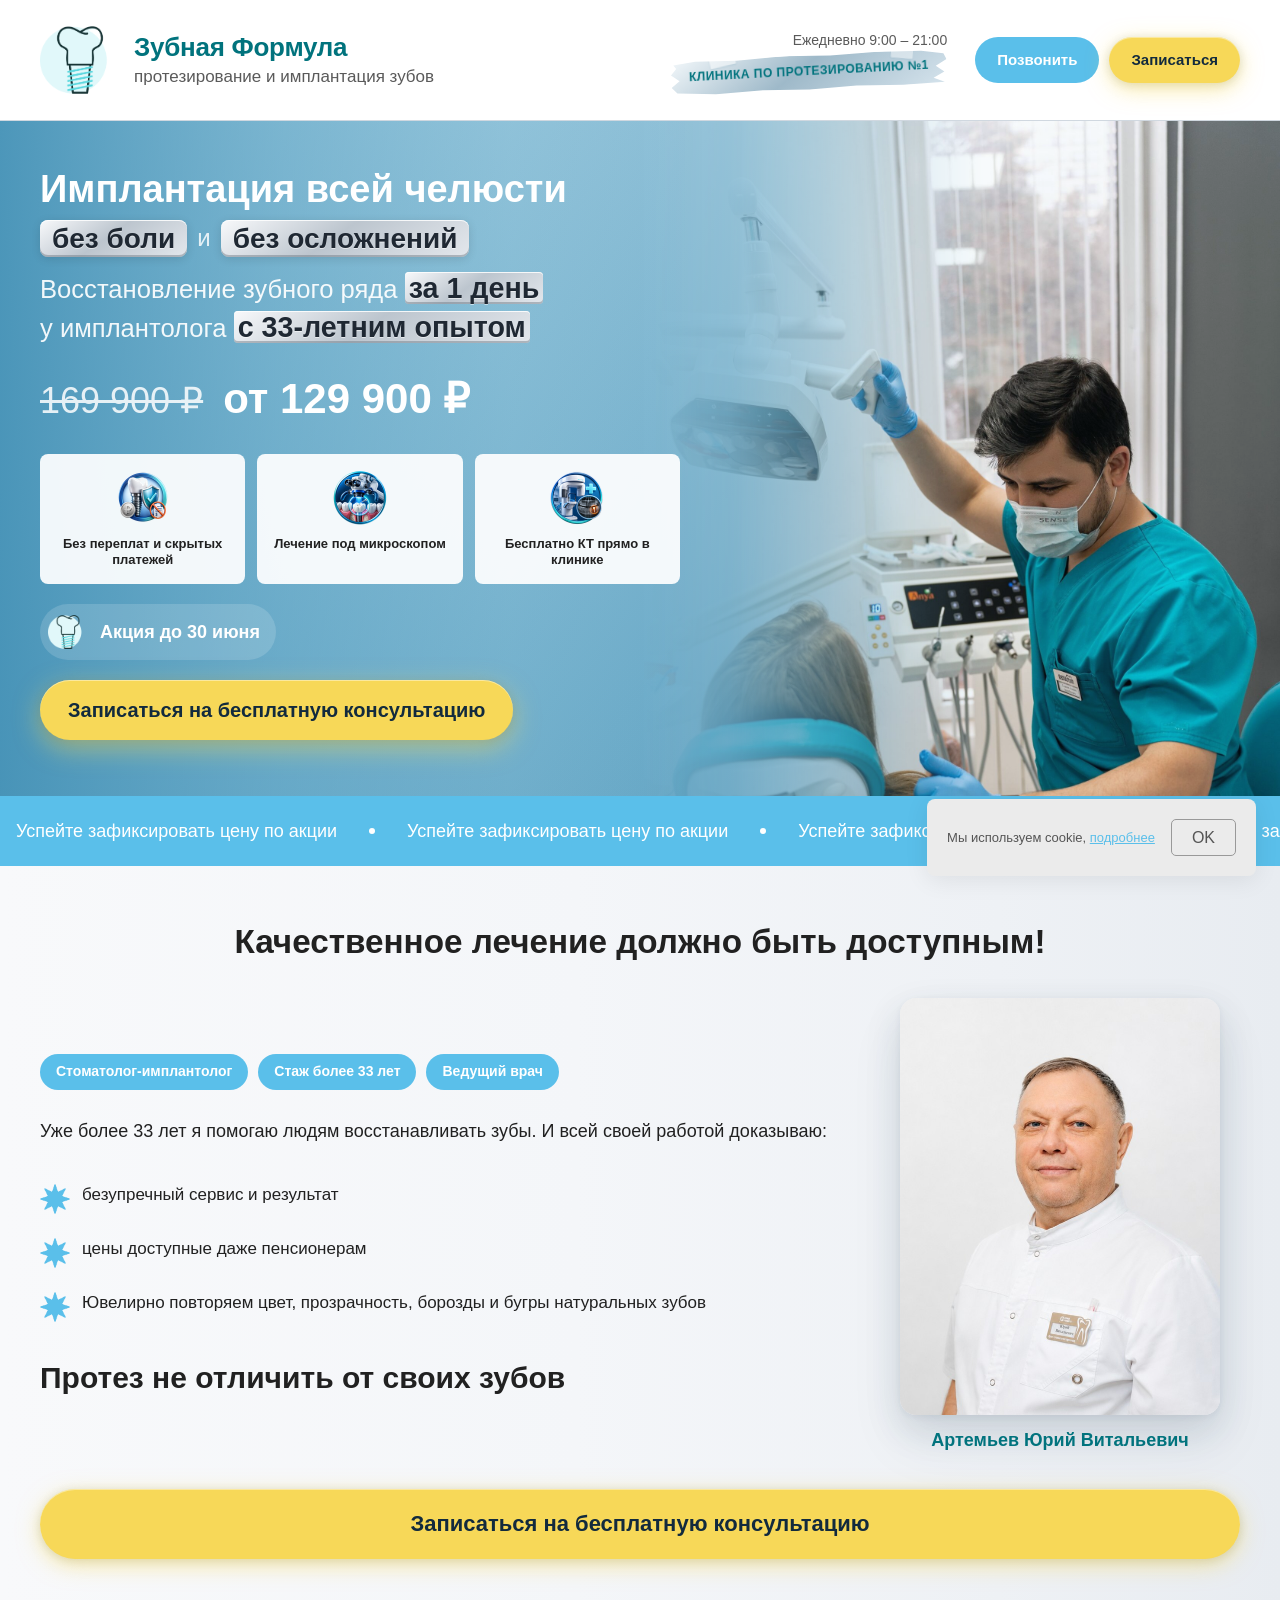
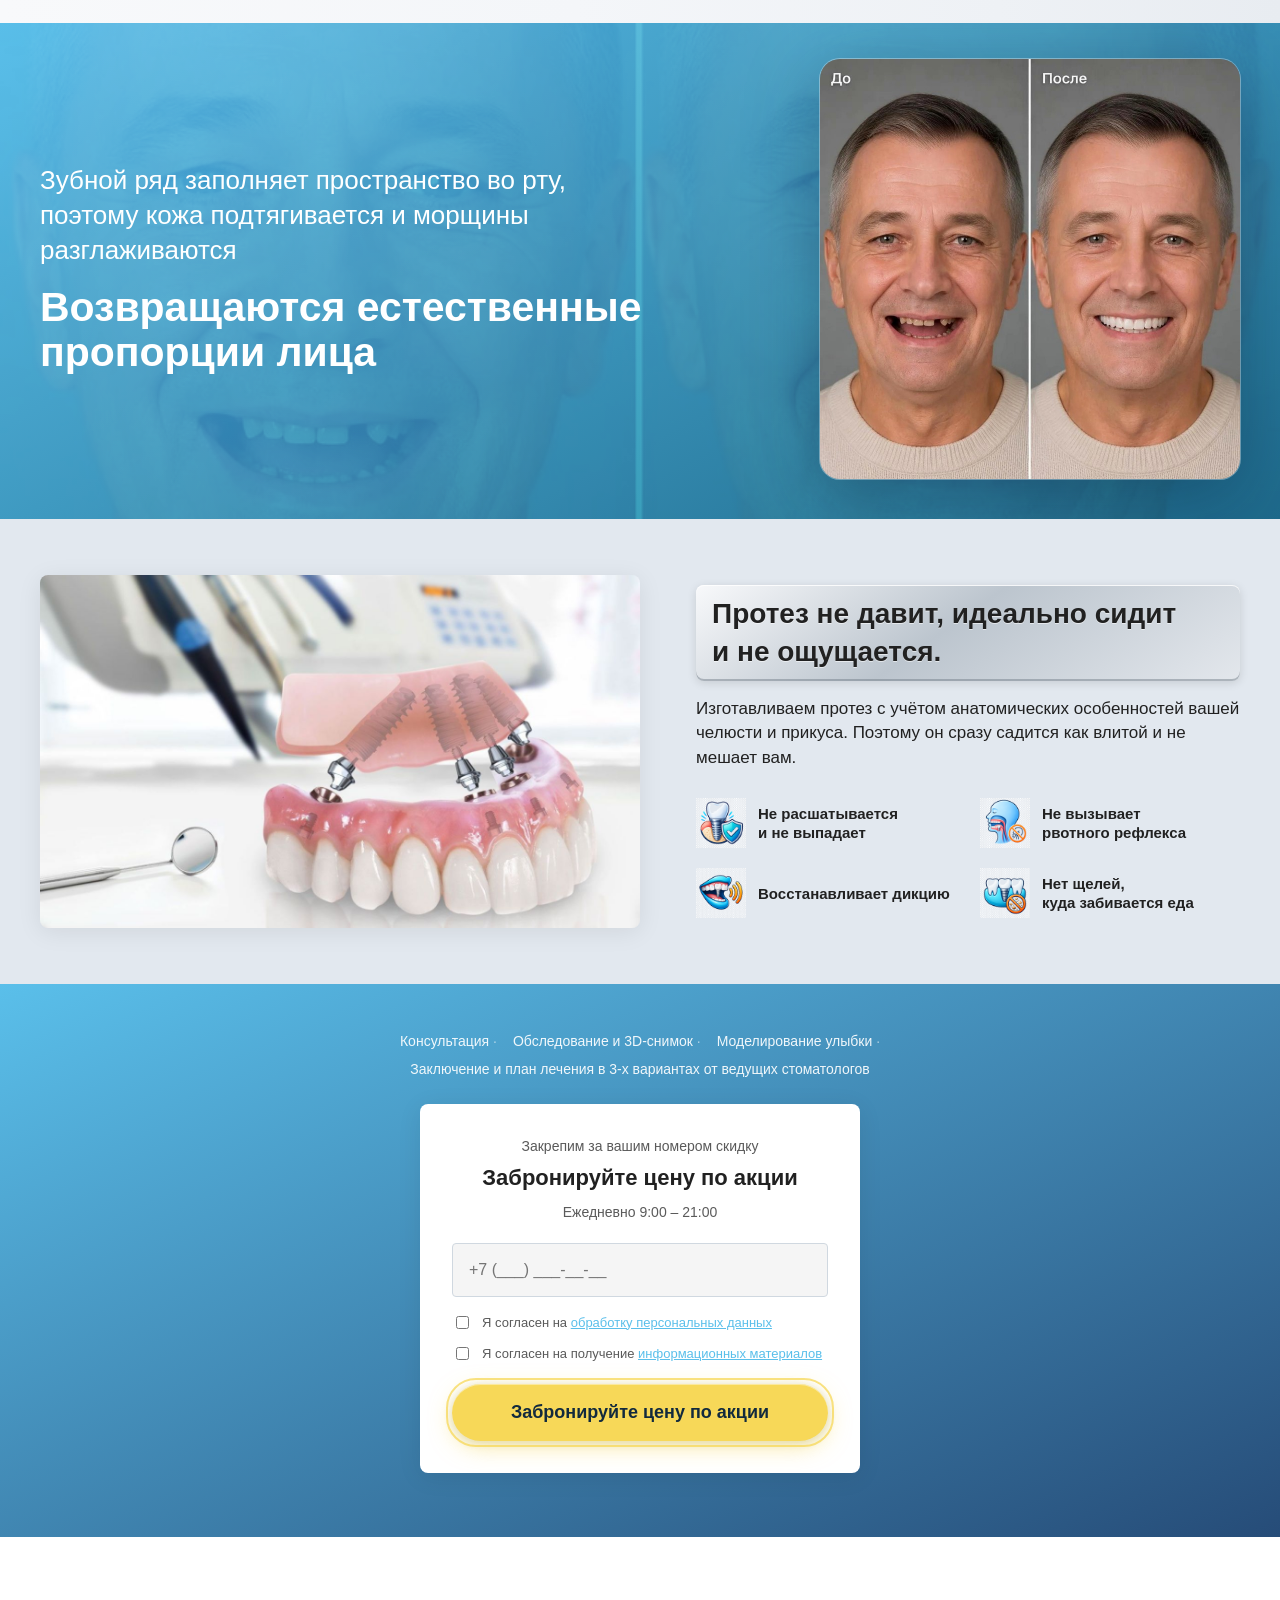
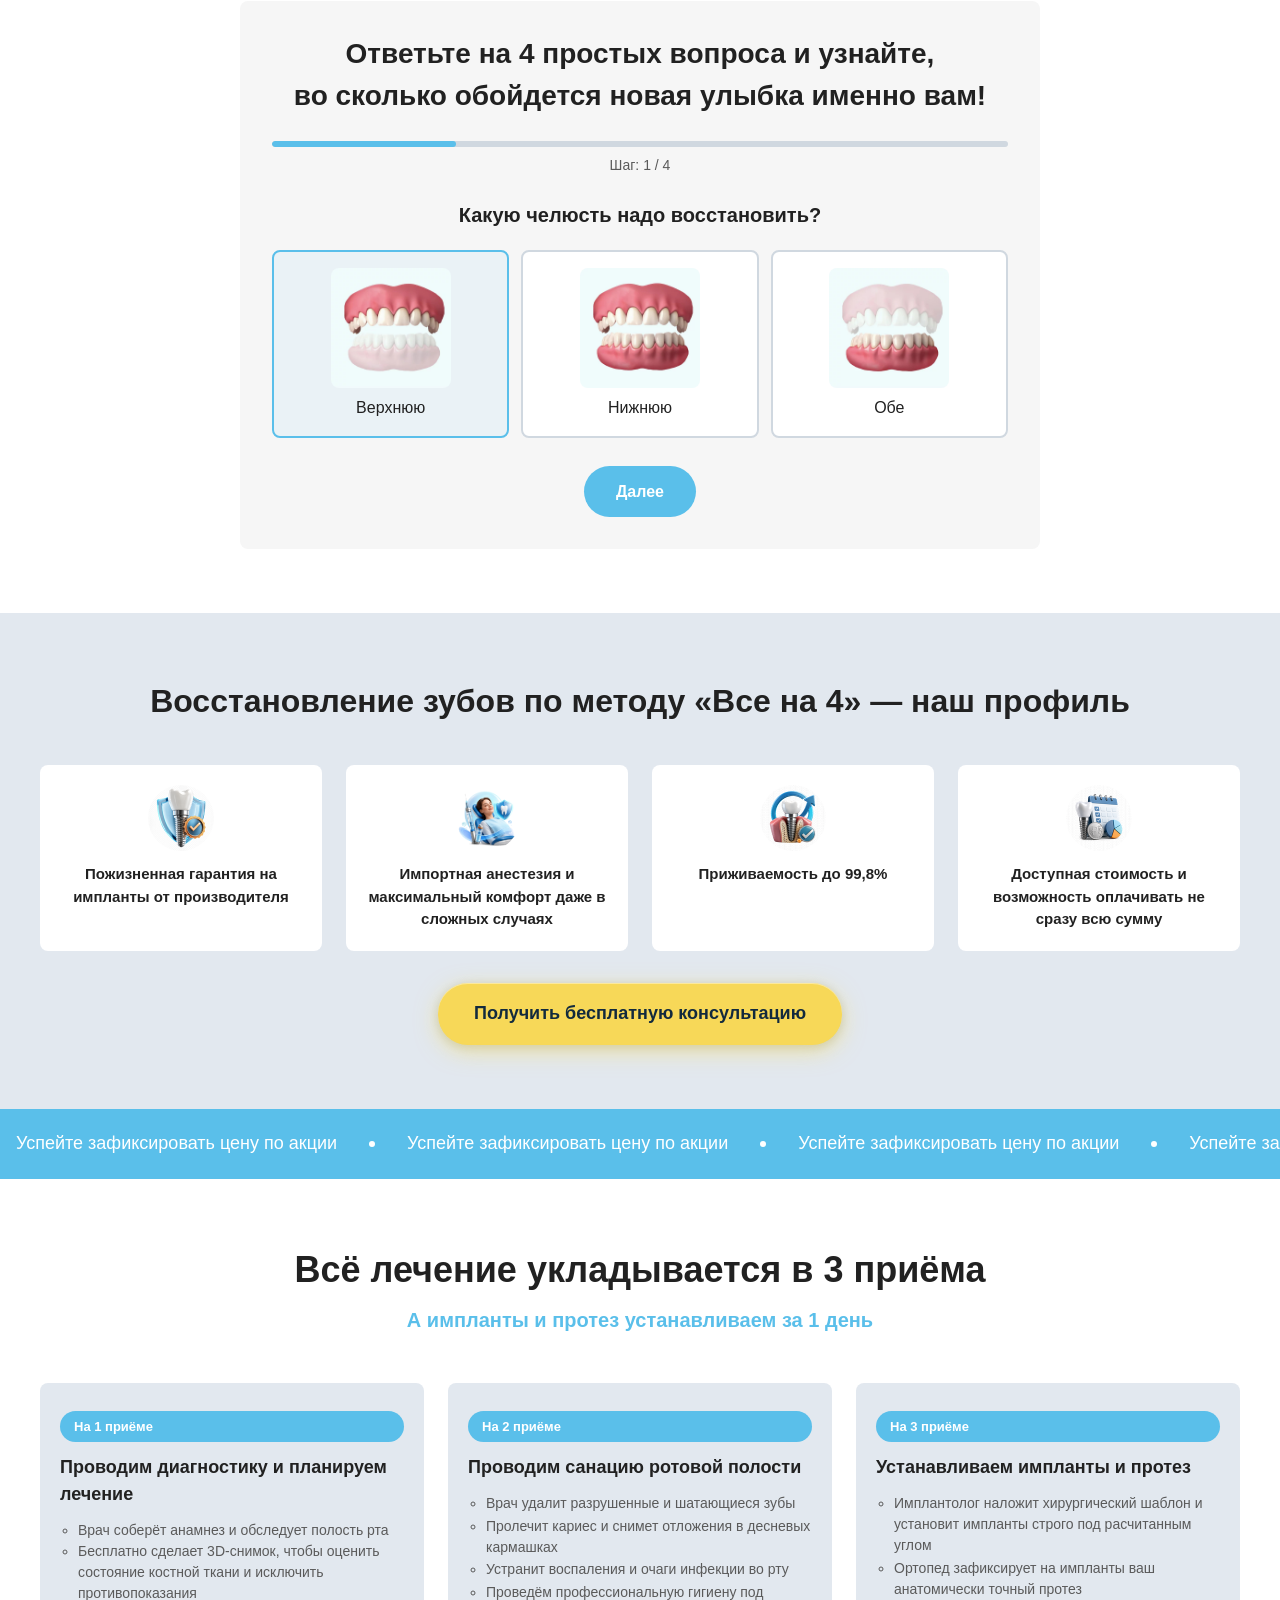
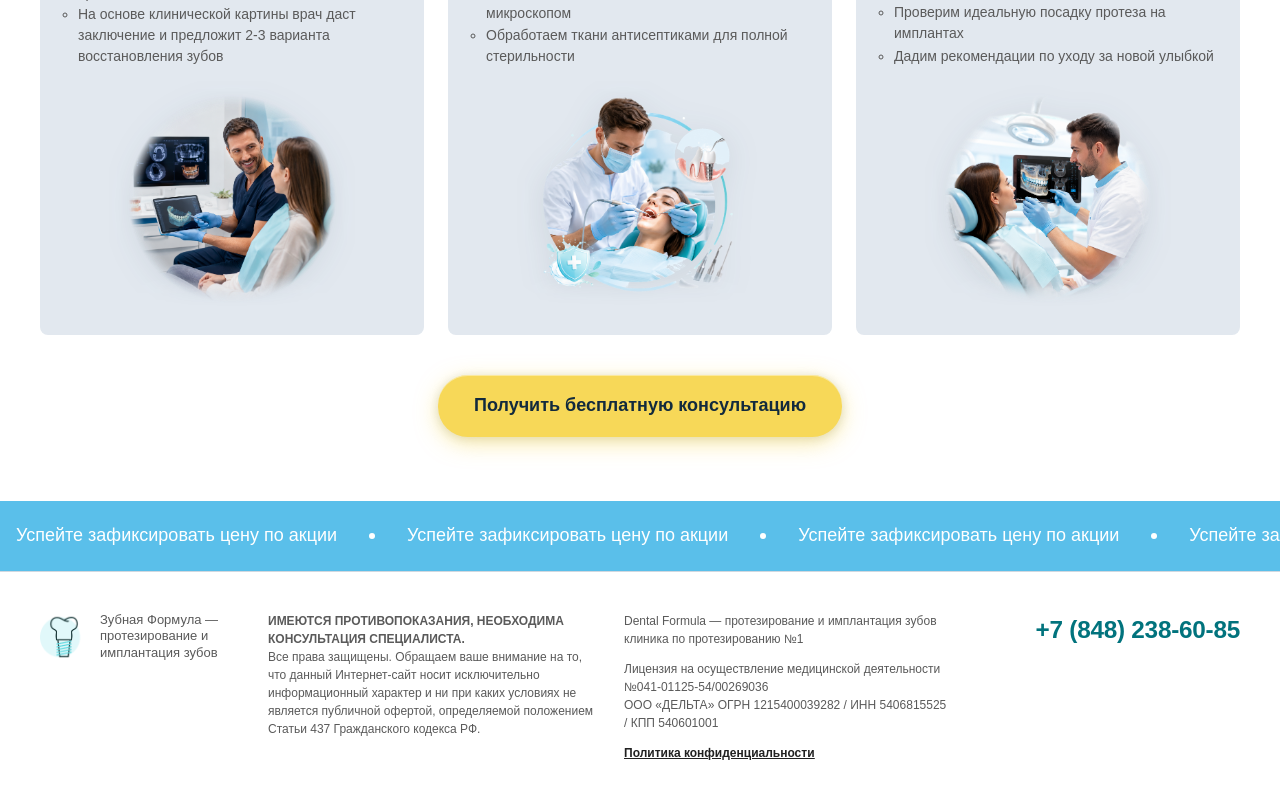
==== commit 5283dc04: "3 version" ====
--- a/index.html
+++ b/index.html
@@ -30,8 +30,8 @@
       </div>
 
       <div class="header__actions">
-        <a class="btn btn--call" href="tel:+78482386085">Позвонить</a>
-        <button class="header__btn btn btn--primary" type="button" data-popup-open="popup-form">Записаться</button>
+        <a class="btn btn--primary" href="tel:+78482386085">Позвонить</a>
+        <button class="header__btn btn btn--accent" type="button" data-popup-open="popup-form">Записаться</button>
       </div>
     </div>
   </header>
@@ -62,15 +62,15 @@
 
           <div class="hero__cards">
             <article class="hero__card">
-              <img class="hero__card-icon" src="assets/images/shield_9727307_1.png" alt="" width="56" height="56">
+              <img class="hero__card-icon" src="assets/images/hero-card-no-fees.png" alt="" width="56" height="56">
               <p class="hero__card-text">Без переплат и&nbsp;скрытых платежей</p>
             </article>
             <article class="hero__card">
-              <img class="hero__card-icon" src="assets/images/healthy-tooth_972714.png" alt="" width="56" height="56">
+              <img class="hero__card-icon" src="assets/images/hero-card-microscope.png" alt="" width="56" height="56">
               <p class="hero__card-text">Лечение под микроскопом</p>
             </article>
             <article class="hero__card">
-              <img class="hero__card-icon" src="assets/images/x-ray_4728529.png" alt="" width="56" height="56">
+              <img class="hero__card-icon" src="assets/images/hero-card-ct.png" alt="" width="56" height="56">
               <p class="hero__card-text">Бесплатно КТ прямо в клинике</p>
             </article>
           </div>
@@ -103,6 +103,8 @@
     <!-- DOCTOR -->
     <section class="doctor">
       <div class="doctor__inner container">
+        <h2 class="doctor__title">Качественное лечение должно быть доступным!</h2>
+
         <div class="doctor__layout">
           <div class="doctor__content">
             <div class="doctor__badges">
@@ -132,7 +134,6 @@
           </div>
 
           <div class="doctor__visual">
-            <h2 class="doctor__title">Качественное лечение должно быть доступным!</h2>
             <figure class="doctor__figure">
               <img class="doctor__photo" src="assets/images/doctor.jpg" alt="Артемьев Юрий Витальевич" width="320" height="417">
               <figcaption class="doctor__name">Артемьев Юрий Витальевич</figcaption>
@@ -199,24 +200,15 @@
       </div>
     </section>
 
-    <!-- CONSULTATION INFO -->
-    <section class="consultation-info">
-      <div class="consultation-info__inner container">
-        <div class="consultation-info__steps">
+    <!-- CONSULTATION FORM -->
+    <section class="consultation" id="consultation">
+      <div class="consultation__inner container">
+        <div class="consultation__steps">
           <span>Консультация</span>
           <span>Обследование и 3D-снимок</span>
           <span>Моделирование улыбки</span>
           <span>Заключение и план лечения в 3-х вариантах от ведущих стоматологов</span>
         </div>
-        <h2 class="consultation-info__title">Бесплатно пройдите диагностику и&nbsp;получите план лечения с&nbsp;точной стоимостью «под ключ»</h2>
-        <p class="consultation-info__hours">Ежедневно 9:00 – 21:00</p>
-        <a class="consultation-info__phone" href="tel:+78482386085">+7 (848) 238-60-85</a>
-      </div>
-    </section>
-
-    <!-- CONSULTATION FORM -->
-    <section class="consultation" id="consultation">
-      <div class="consultation__inner container">
         <form class="consultation__form form" data-no-submit>
           <p class="form__label-top">Закрепим за вашим номером скидку</p>
           <h3 class="form__title">Забронируйте цену по акции</h3>
@@ -229,7 +221,7 @@
 
           <label class="form__checkbox">
             <input type="checkbox" name="personal-data" required>
-            <span>Я согласен на <a href="/obrabotka" target="_blank" rel="noopener noreferrer">обработку персональных данных</a></span>
+            <span>Я согласен на <a href="obrabotka.html" target="_blank" rel="noopener noreferrer">обработку персональных данных</a></span>
           </label>
 
           <label class="form__checkbox">
@@ -237,7 +229,7 @@
             <span>Я согласен на получение <a href="/rassylka" target="_blank" rel="noopener noreferrer">информационных материалов</a></span>
           </label>
 
-          <button class="form__submit btn btn--primary" type="submit">Забронируйте цену по акции</button>
+          <button class="form__submit btn btn--accent btn--pulse" type="submit">Забронируйте цену по акции</button>
 
           <div class="form__success form-success" hidden>
             <p>Спасибо! Мы свяжемся с вами в ближайшее время.</p>
@@ -357,7 +349,7 @@
 
               <label class="form__checkbox">
                 <input type="checkbox" name="personal-data" required>
-                <span>Я согласен на <a href="/obrabotka" target="_blank" rel="noopener noreferrer">обработку персональных данных</a></span>
+                <span>Я согласен на <a href="obrabotka.html" target="_blank" rel="noopener noreferrer">обработку персональных данных</a></span>
               </label>
 
               <label class="form__checkbox">
@@ -365,7 +357,7 @@
                 <span>Я согласен на получение <a href="/rassylka" target="_blank" rel="noopener noreferrer">информационных материалов</a></span>
               </label>
 
-              <p class="form__policy">Нажимая на кнопку, вы соглашаетесь с нашей <a href="/policy" target="_blank" rel="noopener noreferrer">политикой конфиденциальности</a></p>
+              <p class="form__policy">Нажимая на кнопку, вы соглашаетесь с нашей <a href="policy.html" target="_blank" rel="noopener noreferrer">политикой конфиденциальности</a></p>
 
               <div class="form__success form-success" hidden>
                 <p>Спасибо! Мы свяжемся с вами в ближайшее время.</p>
@@ -389,19 +381,19 @@
 
         <div class="all-on-4__grid">
           <article class="all-on-4__item">
-            <img class="all-on-4__icon" src="assets/images/32247023_m024t0224_d.png" alt="" width="66" height="66">
+            <img class="all-on-4__icon" src="assets/images/all-on-4-icon-warranty.png" alt="" width="66" height="66">
             <h3 class="all-on-4__item-title">Пожизненная гарантия на импланты от производителя</h3>
           </article>
           <article class="all-on-4__item">
-            <img class="all-on-4__icon" src="assets/images/close-up-dentist-hol.jpg" alt="" width="66" height="66">
+            <img class="all-on-4__icon" src="assets/images/all-on-4-icon-anesthesia.png" alt="" width="66" height="66">
             <h3 class="all-on-4__item-title">Импортная анестезия и максимальный комфорт даже в сложных случаях</h3>
           </article>
           <article class="all-on-4__item">
-            <img class="all-on-4__icon" src="assets/images/1653.jpg" alt="" width="66" height="66">
+            <img class="all-on-4__icon" src="assets/images/all-on-4-icon-success.png" alt="" width="66" height="66">
             <h3 class="all-on-4__item-title">Приживаемость до 99,8%</h3>
           </article>
           <article class="all-on-4__item">
-            <img class="all-on-4__icon all-on-4__icon--logo" src="assets/images/logo-dental-formula.png" alt="" width="66" height="66">
+            <img class="all-on-4__icon" src="assets/images/all-on-4-icon-payment.png" alt="" width="66" height="66">
             <h3 class="all-on-4__item-title">Доступная стоимость и возможность оплачивать не сразу всю сумму</h3>
           </article>
         </div>
@@ -438,7 +430,7 @@
               <li>Бесплатно сделает 3D-снимок, чтобы оценить состояние костной ткани и исключить противопоказания</li>
               <li>На основе клинической картины врач даст заключение и предложит 2-3 варианта восстановления зубов</li>
             </ul>
-            <p class="appointments__step-result">В итоге вы БЕСПЛАТНО получаете: Расширенный план лечения в 2-3х вариантах «под ключ» с окончательной стоимостью</p>
+            <img class="appointments__step-img" src="assets/images/appointments-diagnostics.png" alt="Диагностика и планирование лечения" width="1254" height="1254" loading="lazy">
           </li>
 
           <li class="appointments__step">
@@ -448,7 +440,10 @@
               <li>Врач удалит разрушенные и шатающиеся зубы</li>
               <li>Пролечит кариес и снимет отложения в десневых кармашках</li>
               <li>Устранит воспаления и очаги инфекции во рту</li>
+              <li>Проведём профессиональную гигиену под микроскопом</li>
+              <li>Обработаем ткани антисептиками для полной стерильности</li>
             </ul>
+            <img class="appointments__step-img" src="assets/images/appointments-sanitation.png" alt="Врач проводит санацию ротовой полости" width="1254" height="1254" loading="lazy">
           </li>
 
           <li class="appointments__step">
@@ -457,7 +452,10 @@
             <ul class="appointments__step-list">
               <li>Имплантолог наложит хирургический шаблон и установит импланты строго под расчитанным углом</li>
               <li>Ортопед зафиксирует на импланты ваш анатомически точный протез</li>
+              <li>Проверим идеальную посадку протеза на имплантах</li>
+              <li>Дадим рекомендации по уходу за новой улыбкой</li>
             </ul>
+            <img class="appointments__step-img" src="assets/images/appointments-implant.png" alt="Установка имплантов и протеза" width="1254" height="1254" loading="lazy">
           </li>
         </ol>
 
@@ -498,15 +496,11 @@
         клиника по протезированию №1</p>
         <p>Лицензия на осуществление медицинской деятельности №041-01125-54/00269036<br>
         ООО «ДЕЛЬТА» ОГРН 1215400039282 / ИНН 5406815525 / КПП 540601001</p>
-        <a class="footer__policy" href="/policy" target="_blank" rel="noopener noreferrer"><strong><u>Политика конфиденциальности</u></strong></a>
+        <a class="footer__policy" href="policy.html"><strong><u>Политика конфиденциальности</u></strong></a>
       </div>
 
       <div class="footer__contacts">
         <a class="footer__phone" href="tel:+78482386085">+7 (848) 238-60-85</a>
-        <div class="footer__licenses">
-          <img src="assets/images/1.png" alt="Лицензия" width="100" height="141">
-          <img src="assets/images/2.png" alt="Лицензия" width="100" height="141">
-        </div>
       </div>
     </div>
   </footer>
@@ -532,7 +526,7 @@
 
         <label class="form__checkbox">
           <input type="checkbox" name="personal-data" required>
-          <span>Я согласен на <a href="/obrabotka" target="_blank" rel="noopener noreferrer">обработку персональных данных</a></span>
+          <span>Я согласен на <a href="obrabotka.html" target="_blank" rel="noopener noreferrer">обработку персональных данных</a></span>
         </label>
 
         <label class="form__checkbox">
@@ -663,7 +657,7 @@
 
             <label class="form__checkbox">
               <input type="checkbox" name="personal-data" required>
-              <span>Я согласен на <a href="/obrabotka" target="_blank" rel="noopener noreferrer">обработку персональных данных</a></span>
+              <span>Я согласен на <a href="obrabotka.html" target="_blank" rel="noopener noreferrer">обработку персональных данных</a></span>
             </label>
 
             <label class="form__checkbox">
@@ -671,7 +665,7 @@
               <span>Я согласен на получение <a href="/rassylka" target="_blank" rel="noopener noreferrer">информационных материалов</a></span>
             </label>
 
-            <p class="form__policy">Нажимая на кнопку, вы соглашаетесь с нашей <a href="/policy" target="_blank" rel="noopener noreferrer">политикой конфиденциальности</a></p>
+            <p class="form__policy">Нажимая на кнопку, вы соглашаетесь с нашей <a href="policy.html" target="_blank" rel="noopener noreferrer">политикой конфиденциальности</a></p>
 
             <div class="form__success form-success" hidden>
               <p>Спасибо! Мы свяжемся с вами в ближайшее время.</p>
@@ -690,7 +684,7 @@
 
   <!-- COOKIE BANNER -->
   <div class="cookie-banner" role="dialog" aria-label="Уведомление о cookie">
-    <p class="cookie-banner__text">Мы используем cookie, <a href="/policy" target="_blank" rel="noopener noreferrer">подробнее</a></p>
+    <p class="cookie-banner__text">Мы используем cookie, <a href="policy.html" target="_blank" rel="noopener noreferrer">подробнее</a></p>
     <button class="cookie-banner__ok btn" type="button">OK</button>
   </div>
 
--- a/css/styles.css
+++ b/css/styles.css
@@ -3,7 +3,10 @@
     --color-primary-dark: #0c54a0;
     --color-teal: #1e6c8e;
     --color-teal-dark: #01737d;
-    --color-accent: #e39913;
+    --color-accent: #f7d858;
+    --color-accent-hover: #ecc23a;
+    --color-accent-text: #122a3d;
+    --color-accent-glow: rgba(247, 216, 88, 0.52);
     --color-bg: #e2e8ef;
     --color-bg-light: #f6f6f6;
     --color-text: #212121;
@@ -102,25 +105,183 @@
 
 .btn--accent {
     background: var(--color-accent);
-    color: var(--color-white);
+    color: var(--color-accent-text);
     font-size: 18px;
+    font-weight: 700;
     padding: 20px 36px;
+    box-shadow:
+        inset 0 1px 0 rgba(255, 255, 255, 0.42),
+        0 6px 22px var(--color-accent-glow),
+        0 2px 8px rgba(18, 42, 61, 0.16);
 }
 
 .btn--accent:hover {
-    background: #c8870f;
-}
-
-.btn--call {
-    background: var(--color-accent);
-    color: var(--color-white);
-    padding: 14px 24px;
-    font-size: 15px;
-    white-space: nowrap;
-}
-
-.btn--call:hover {
-    background: #c8870f;
+    background: var(--color-accent-hover);
+}
+
+/* CTA: shimmer + hover lift (hero — чуть сильнее свечение) */
+.btn--accent,
+.btn--hero {
+    position: relative;
+    overflow: hidden;
+    isolation: isolate;
+    transition:
+        background 0.2s,
+        color 0.2s,
+        transform 0.2s ease,
+        box-shadow 0.2s ease;
+}
+
+.btn--accent > *,
+.btn--hero > *,
+.btn--pulse > * {
+    position: relative;
+    z-index: 1;
+}
+
+.btn--accent::after,
+.btn--hero::after {
+    content: "";
+    position: absolute;
+    inset: -1px;
+    z-index: 0;
+    background: linear-gradient(
+        105deg,
+        transparent 38%,
+        rgba(255, 255, 255, 0.55) 50%,
+        transparent 62%
+    );
+    transform: translateX(-130%) skewX(-12deg);
+    pointer-events: none;
+}
+
+.header__btn.btn--accent::after {
+    animation: btn-shimmer 6.5s linear infinite;
+}
+
+.btn--accent:not(.header__btn)::after,
+.btn--hero::after {
+    animation: btn-shimmer 6.5s linear 3.4s infinite;
+}
+
+.btn--hero {
+    animation: btn-glow-pulse 2.8s ease-in-out infinite;
+}
+
+.btn--accent:hover,
+.btn--hero:hover {
+    transform: translateY(-3px);
+    box-shadow:
+        inset 0 1px 0 rgba(255, 255, 255, 0.5),
+        0 10px 28px rgba(247, 216, 88, 0.62),
+        0 4px 12px rgba(18, 42, 61, 0.2);
+}
+
+@media (hover: hover) and (pointer: fine) {
+    .btn--hero:hover {
+        animation: none;
+    }
+}
+
+.btn--accent:active,
+.btn--hero:active {
+    transform: translateY(-1px);
+    transition-duration: 0.08s;
+}
+
+/* Заметная пульсация для ключевых CTA (работает без hover — важно для мобилки) */
+.btn--pulse {
+    overflow: visible;
+    animation: btn-pulse-glow 2.2s ease-in-out infinite;
+}
+
+.btn--accent.btn--pulse::after {
+    display: none;
+}
+
+.btn--pulse::before {
+    content: "";
+    position: absolute;
+    inset: -6px;
+    z-index: 0;
+    border: 2px solid rgba(247, 216, 88, 0.75);
+    border-radius: inherit;
+    pointer-events: none;
+    animation: btn-pulse-ring 2.2s cubic-bezier(0.22, 1, 0.36, 1) infinite;
+}
+
+@keyframes btn-pulse-glow {
+    0%,
+    100% {
+        box-shadow:
+            inset 0 1px 0 rgba(255, 255, 255, 0.42),
+            0 6px 20px rgba(247, 216, 88, 0.5),
+            0 2px 8px rgba(18, 42, 61, 0.16);
+    }
+    50% {
+        box-shadow:
+            inset 0 1px 0 rgba(255, 255, 255, 0.55),
+            0 12px 36px rgba(247, 216, 88, 0.88),
+            0 0 0 6px rgba(247, 216, 88, 0.3);
+    }
+}
+
+@keyframes btn-pulse-ring {
+    0% {
+        opacity: 0.85;
+        transform: scale(1);
+    }
+    100% {
+        opacity: 0;
+        transform: scale(1.14);
+    }
+}
+
+@keyframes btn-shimmer {
+    0% {
+        transform: translateX(-130%) skewX(-12deg);
+    }
+    22% {
+        transform: translateX(130%) skewX(-12deg);
+    }
+    22.01%,
+    100% {
+        transform: translateX(-130%) skewX(-12deg);
+    }
+}
+
+@keyframes btn-glow-pulse {
+    0%,
+    100% {
+        box-shadow:
+            inset 0 1px 0 rgba(255, 255, 255, 0.42),
+            0 8px 26px var(--color-accent-glow),
+            0 3px 10px rgba(18, 42, 61, 0.18);
+    }
+    50% {
+        box-shadow:
+            inset 0 1px 0 rgba(255, 255, 255, 0.42),
+            0 10px 34px rgba(247, 216, 88, 0.72),
+            0 4px 14px rgba(18, 42, 61, 0.22);
+    }
+}
+
+@media (prefers-reduced-motion: reduce) {
+    .btn--accent::after,
+    .btn--hero::after,
+    .btn--hero {
+        animation: none;
+    }
+
+    .btn--accent:hover,
+    .btn--hero:hover {
+        transform: none;
+    }
+
+    .btn--pulse,
+    .btn--pulse::before {
+        animation: none;
+    }
 }
 
 .btn--ghost {
@@ -330,6 +491,49 @@
     -webkit-mask-image: linear-gradient(to left, #000 70%, transparent 100%);
 }
 
+@media (min-width: 1200px) {
+    .hero__bg::after {
+        content: "";
+        position: absolute;
+        inset: 0;
+        z-index: 1;
+        pointer-events: none;
+        background: linear-gradient(
+            90deg,
+            rgba(61, 141, 179, 0.88) 0%,
+            rgba(72, 152, 188, 0.48) 22%,
+            rgba(100, 175, 205, 0.18) 40%,
+            transparent 54%
+        );
+    }
+
+    .hero__bg-doctor {
+        left: 50%;
+        right: auto;
+        width: 50%;
+        max-width: none;
+        object-position: center top;
+        mask-image: linear-gradient(
+            to left,
+            #000 0%,
+            #000 46%,
+            rgba(0, 0, 0, 0.82) 58%,
+            rgba(0, 0, 0, 0.45) 72%,
+            rgba(0, 0, 0, 0.12) 86%,
+            transparent 100%
+        );
+        -webkit-mask-image: linear-gradient(
+            to left,
+            #000 0%,
+            #000 46%,
+            rgba(0, 0, 0, 0.82) 58%,
+            rgba(0, 0, 0, 0.45) 72%,
+            rgba(0, 0, 0, 0.12) 86%,
+            transparent 100%
+        );
+    }
+}
+
 .hero__inner {
     position: relative;
     z-index: 3;
@@ -455,7 +659,8 @@
 
 .hero__card-icon {
     width: 56px;
-    height: auto;
+    height: 56px;
+    object-fit: contain;
 }
 
 .hero__card-text {
@@ -496,16 +701,19 @@
 
 .btn--hero {
     background: var(--color-accent);
-    color: var(--color-white);
+    color: var(--color-accent-text);
     font-size: clamp(15px, 1.8vw, 20px);
-    font-weight: 600;
+    font-weight: 700;
     padding: 18px 28px;
     border-radius: 50px;
-    box-shadow: 0 4px 16px rgba(0, 0, 0, 0.15);
+    box-shadow:
+        inset 0 1px 0 rgba(255, 255, 255, 0.42),
+        0 8px 26px var(--color-accent-glow),
+        0 3px 10px rgba(18, 42, 61, 0.18);
 }
 
 .btn--hero:hover {
-    background: #c8870f;
+    background: var(--color-accent-hover);
 }
 
 .hero__btn-icon {
@@ -574,6 +782,16 @@
     gap: 36px;
 }
 
+.doctor__title {
+    margin: 0;
+    width: 100%;
+    font-size: clamp(24px, 2.6vw, 34px);
+    font-weight: 700;
+    line-height: 1.2;
+    text-align: center;
+    overflow-wrap: break-word;
+}
+
 .doctor__layout {
     display: grid;
     grid-template-columns: minmax(0, 1fr) minmax(0, 360px);
@@ -593,19 +811,7 @@
     display: flex;
     flex-direction: column;
     align-items: center;
-    gap: 18px;
     min-width: 0;
-}
-
-.doctor__title {
-    margin: 0;
-    width: 100%;
-    max-width: 320px;
-    font-size: clamp(24px, 2.6vw, 34px);
-    font-weight: 700;
-    line-height: 1.2;
-    text-align: center;
-    overflow-wrap: break-word;
 }
 
 .doctor__badges {
@@ -817,10 +1023,6 @@
 .prosthesis {
     background: var(--color-bg);
     padding: 56px 0;
-}
-
-.prosthesis:has(+ .consultation-info) {
-    padding-bottom: 28px;
 }
 
 .prosthesis__inner {
@@ -905,51 +1107,6 @@
     }
 }
 
-/* Consultation info */
-.consultation-info {
-    background: var(--color-bg);
-    padding: 56px 0 32px;
-    text-align: center;
-}
-
-.prosthesis + .consultation-info {
-    padding-top: 28px;
-}
-
-.consultation-info__steps {
-    display: flex;
-    flex-wrap: wrap;
-    justify-content: center;
-    gap: 8px 16px;
-    margin-bottom: 24px;
-    font-size: 14px;
-    color: var(--color-text-muted);
-}
-
-.consultation-info__steps span:not(:last-child)::after {
-    content: " ·";
-}
-
-.consultation-info__title {
-    margin: 0 0 16px;
-    font-size: clamp(22px, 3vw, 32px);
-    font-weight: 700;
-    overflow-wrap: break-word;
-}
-
-.consultation-info__hours {
-    margin: 0 0 8px;
-    font-size: 18px;
-    font-weight: 600;
-}
-
-.consultation-info__phone {
-    font-size: clamp(24px, 3vw, 32px);
-    font-weight: 700;
-    color: var(--color-teal-dark);
-    text-decoration: none;
-}
-
 /* Consultation form */
 .consultation {
     background: linear-gradient(0.434turn, var(--color-primary) 0%, rgb(38, 76, 120) 100%);
@@ -958,7 +1115,26 @@
 
 .consultation__inner {
     display: flex;
+    flex-direction: column;
+    align-items: center;
+    gap: 24px;
+}
+
+.consultation__steps {
+    display: flex;
+    flex-wrap: wrap;
     justify-content: center;
+    gap: 8px 16px;
+    max-width: min(100%, 720px);
+    font-size: 14px;
+    line-height: 1.4;
+    color: rgba(255, 255, 255, 0.92);
+    text-align: center;
+}
+
+.consultation__steps span:not(:last-child)::after {
+    content: " ·";
+    color: rgba(255, 255, 255, 0.55);
 }
 
 .consultation__form {
@@ -967,6 +1143,7 @@
     background: var(--color-white);
     border-radius: var(--radius-sm);
     box-shadow: var(--shadow);
+    overflow: visible;
 }
 
 .form__label-top {
@@ -1040,6 +1217,11 @@
 .form__submit {
     width: 100%;
     margin-top: 8px;
+}
+
+.consultation .form__submit.btn--accent {
+    font-size: clamp(15px, 4vw, 18px);
+    padding: 18px 24px;
 }
 
 .form__policy {
@@ -1273,11 +1455,13 @@
 
 .appointments__step {
     position: relative;
+    display: flex;
+    flex-direction: column;
     padding: 28px 20px;
     background: var(--color-bg);
     border-radius: var(--radius-sm);
     min-width: 0;
-    overflow: hidden;
+    overflow: visible;
 }
 
 .appointments__step-num {
@@ -1299,15 +1483,40 @@
 }
 
 .appointments__step-list {
-    margin: 0 0 12px;
+    flex: 1 1 auto;
+    display: flex;
+    flex-direction: column;
+    justify-content: space-between;
+    margin: 0;
     padding-left: 18px;
     font-size: 14px;
     color: var(--color-text-muted);
 }
 
 .appointments__step-list li {
-    margin-bottom: 6px;
+    margin-bottom: 0;
     overflow-wrap: break-word;
+}
+
+.appointments__step-img {
+    display: block;
+    flex-shrink: 0;
+    width: 100%;
+    max-width: 280px;
+    height: 240px;
+    margin: auto auto 0;
+    padding-top: 24px;
+    object-fit: contain;
+    border-radius: 16px;
+    -webkit-mask-image:
+        linear-gradient(to right, transparent 0%, #000 12%, #000 88%, transparent 100%),
+        linear-gradient(to bottom, transparent 0%, #000 12%, #000 88%, transparent 100%);
+    mask-image:
+        linear-gradient(to right, transparent 0%, #000 12%, #000 88%, transparent 100%),
+        linear-gradient(to bottom, transparent 0%, #000 12%, #000 88%, transparent 100%);
+    -webkit-mask-composite: source-in;
+    mask-composite: intersect;
+    filter: drop-shadow(0 6px 16px rgba(30, 58, 78, 0.1));
 }
 
 .appointments__step-result {
@@ -1375,6 +1584,71 @@
 
 .footer__policy {
     color: var(--color-text);
+}
+
+/* Legal pages */
+.legal-page {
+    padding: 40px 0 64px;
+    background: var(--color-white);
+}
+
+.legal-page__inner {
+    max-width: 820px;
+}
+
+.legal-page__title {
+    margin: 0 0 32px;
+    font-size: clamp(26px, 4vw, 36px);
+    font-weight: 700;
+    line-height: 1.2;
+    color: var(--color-teal-dark);
+}
+
+.legal-page__content h2 {
+    margin: 28px 0 12px;
+    font-size: clamp(18px, 2.5vw, 22px);
+    font-weight: 700;
+    line-height: 1.3;
+    color: var(--color-text);
+}
+
+.legal-page__content h2:first-child {
+    margin-top: 0;
+}
+
+.legal-page__content p {
+    margin: 0 0 12px;
+    font-size: 15px;
+    line-height: 1.55;
+    color: var(--color-text);
+}
+
+.legal-page__content ul {
+    margin: 0 0 12px;
+    padding-left: 1.25em;
+    font-size: 15px;
+    line-height: 1.55;
+}
+
+.legal-page__content li {
+    margin-bottom: 6px;
+}
+
+.legal-page__content a {
+    color: var(--color-primary);
+}
+
+.legal-page__back {
+    display: inline-block;
+    margin-bottom: 24px;
+    font-size: 15px;
+    font-weight: 600;
+    color: var(--color-primary);
+    text-decoration: none;
+}
+
+.legal-page__back:hover {
+    text-decoration: underline;
 }
 
 .footer__contacts {
@@ -1391,17 +1665,6 @@
     margin-bottom: 16px;
     white-space: nowrap;
     letter-spacing: -0.01em;
-}
-
-.footer__licenses {
-    display: flex;
-    gap: 8px;
-    justify-content: flex-end;
-    margin-bottom: 12px;
-}
-
-.footer__licenses img {
-    width: 60px;
 }
 
 /* Popups */
@@ -1619,7 +1882,7 @@
 
     .prosthesis__inner {
         grid-template-columns: 1fr;
-        gap: 28px;
+        gap: 18px;
         align-items: start;
     }
 
@@ -1629,14 +1892,14 @@
 
     .prosthesis__title {
         order: -2;
-        margin-bottom: 14px;
+        margin-bottom: 0;
     }
 
     .prosthesis__media {
         order: -1;
         width: 100%;
         max-width: none;
-        margin-bottom: 4px;
+        margin-bottom: 0;
     }
 }
 
@@ -1664,7 +1927,23 @@
     }
 
     .appointments__step {
+        display: block;
         padding: 24px 16px;
+    }
+
+    .appointments__step-list {
+        display: block;
+        flex: none;
+        margin: 0 0 12px;
+    }
+
+    .appointments__step-list li {
+        margin-bottom: 6px;
+    }
+
+    .appointments__step-img {
+        height: auto;
+        margin: 24px auto 0;
     }
 
     .header__inner {
@@ -1757,11 +2036,9 @@
 
     .doctor__visual {
         order: -1;
-        gap: 14px;
     }
 
     .doctor__title {
-        max-width: none;
         font-size: clamp(22px, 6vw, 28px);
         padding-inline: 4px;
     }
@@ -1802,6 +2079,67 @@
     .before-after__visual {
         justify-self: center;
         max-width: 400px;
+    }
+
+    .before-after {
+        padding-bottom: 24px;
+    }
+
+    .prosthesis {
+        padding: 18px 0 10px;
+        background: linear-gradient(180deg, #d2dde7 0%, var(--color-bg) 52px);
+    }
+
+    .prosthesis__inner {
+        gap: 12px;
+    }
+
+    .prosthesis__title {
+        display: block;
+        width: 100%;
+        padding: 8px 12px;
+        font-size: clamp(19px, 5vw, 24px);
+        line-height: 1.3;
+        text-align: center;
+        box-sizing: border-box;
+    }
+
+    .prosthesis__media img {
+        aspect-ratio: 16 / 10;
+        object-fit: cover;
+        object-position: center 40%;
+        border-radius: 14px;
+        box-shadow:
+            0 0 0 1px rgba(255, 255, 255, 0.45),
+            0 10px 28px rgba(30, 58, 78, 0.12);
+        -webkit-mask-image:
+            linear-gradient(to right, transparent 0%, #000 10%, #000 90%, transparent 100%),
+            linear-gradient(to bottom, transparent 0%, #000 8%, #000 92%, transparent 100%);
+        mask-image:
+            linear-gradient(to right, transparent 0%, #000 10%, #000 90%, transparent 100%),
+            linear-gradient(to bottom, transparent 0%, #000 8%, #000 92%, transparent 100%);
+        -webkit-mask-composite: source-in;
+        mask-composite: intersect;
+    }
+
+    .prosthesis__text {
+        margin: 0 0 12px;
+        font-size: 15px;
+        line-height: 1.4;
+        text-align: center;
+    }
+
+    .prosthesis__grid {
+        grid-template-columns: 1fr;
+        gap: 12px;
+    }
+
+    .prosthesis__icon {
+        width: 44px;
+    }
+
+    .prosthesis__item-title {
+        font-size: 14px;
     }
 
     .hero__cards {
@@ -1850,15 +2188,6 @@
         grid-template-columns: repeat(2, minmax(0, 1fr));
     }
 
-    .prosthesis__grid {
-        grid-template-columns: 1fr;
-    }
-
-    .prosthesis__title {
-        font-size: clamp(22px, 5.5vw, 28px);
-        line-height: 1.4;
-    }
-
     .appointments__timeline {
         grid-template-columns: 1fr;
     }
@@ -1875,10 +2204,6 @@
 
     .footer__phone {
         white-space: normal;
-    }
-
-    .footer__licenses {
-        justify-content: flex-start;
     }
 
     .floating-phone {
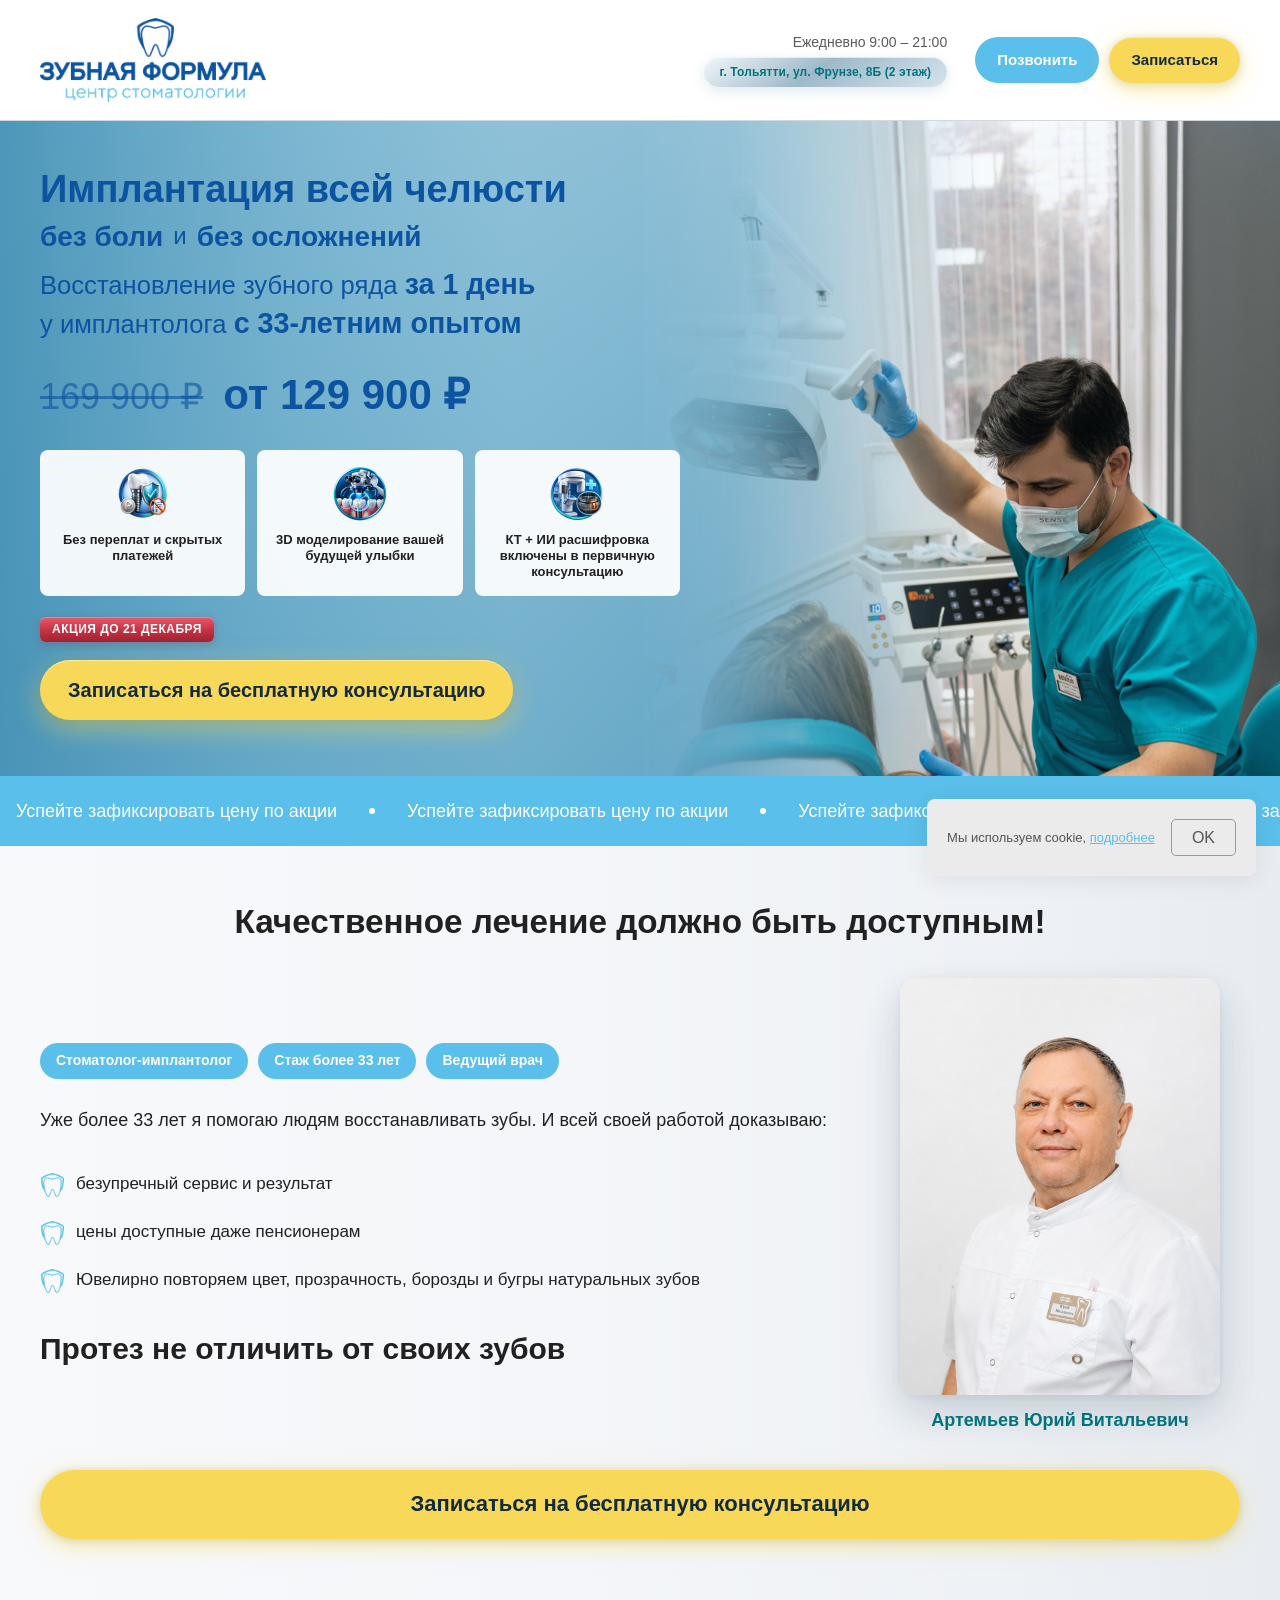
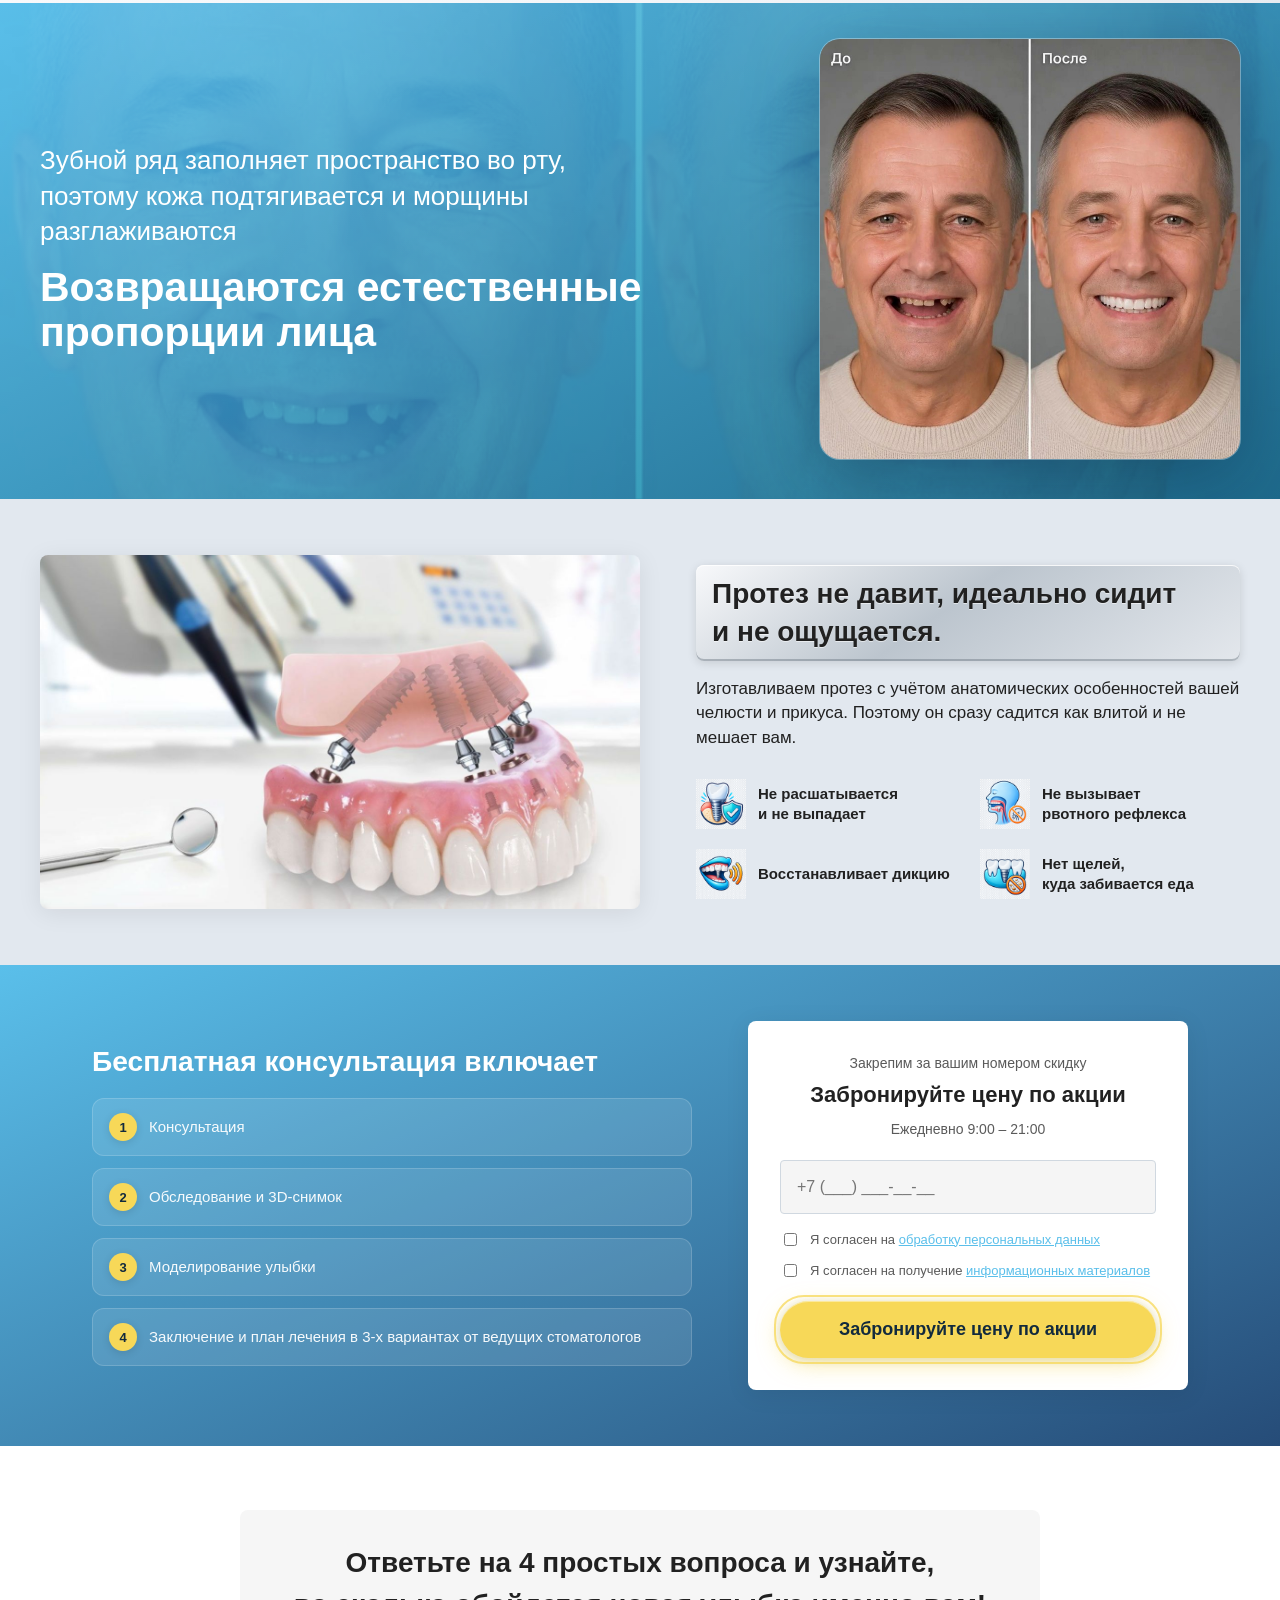
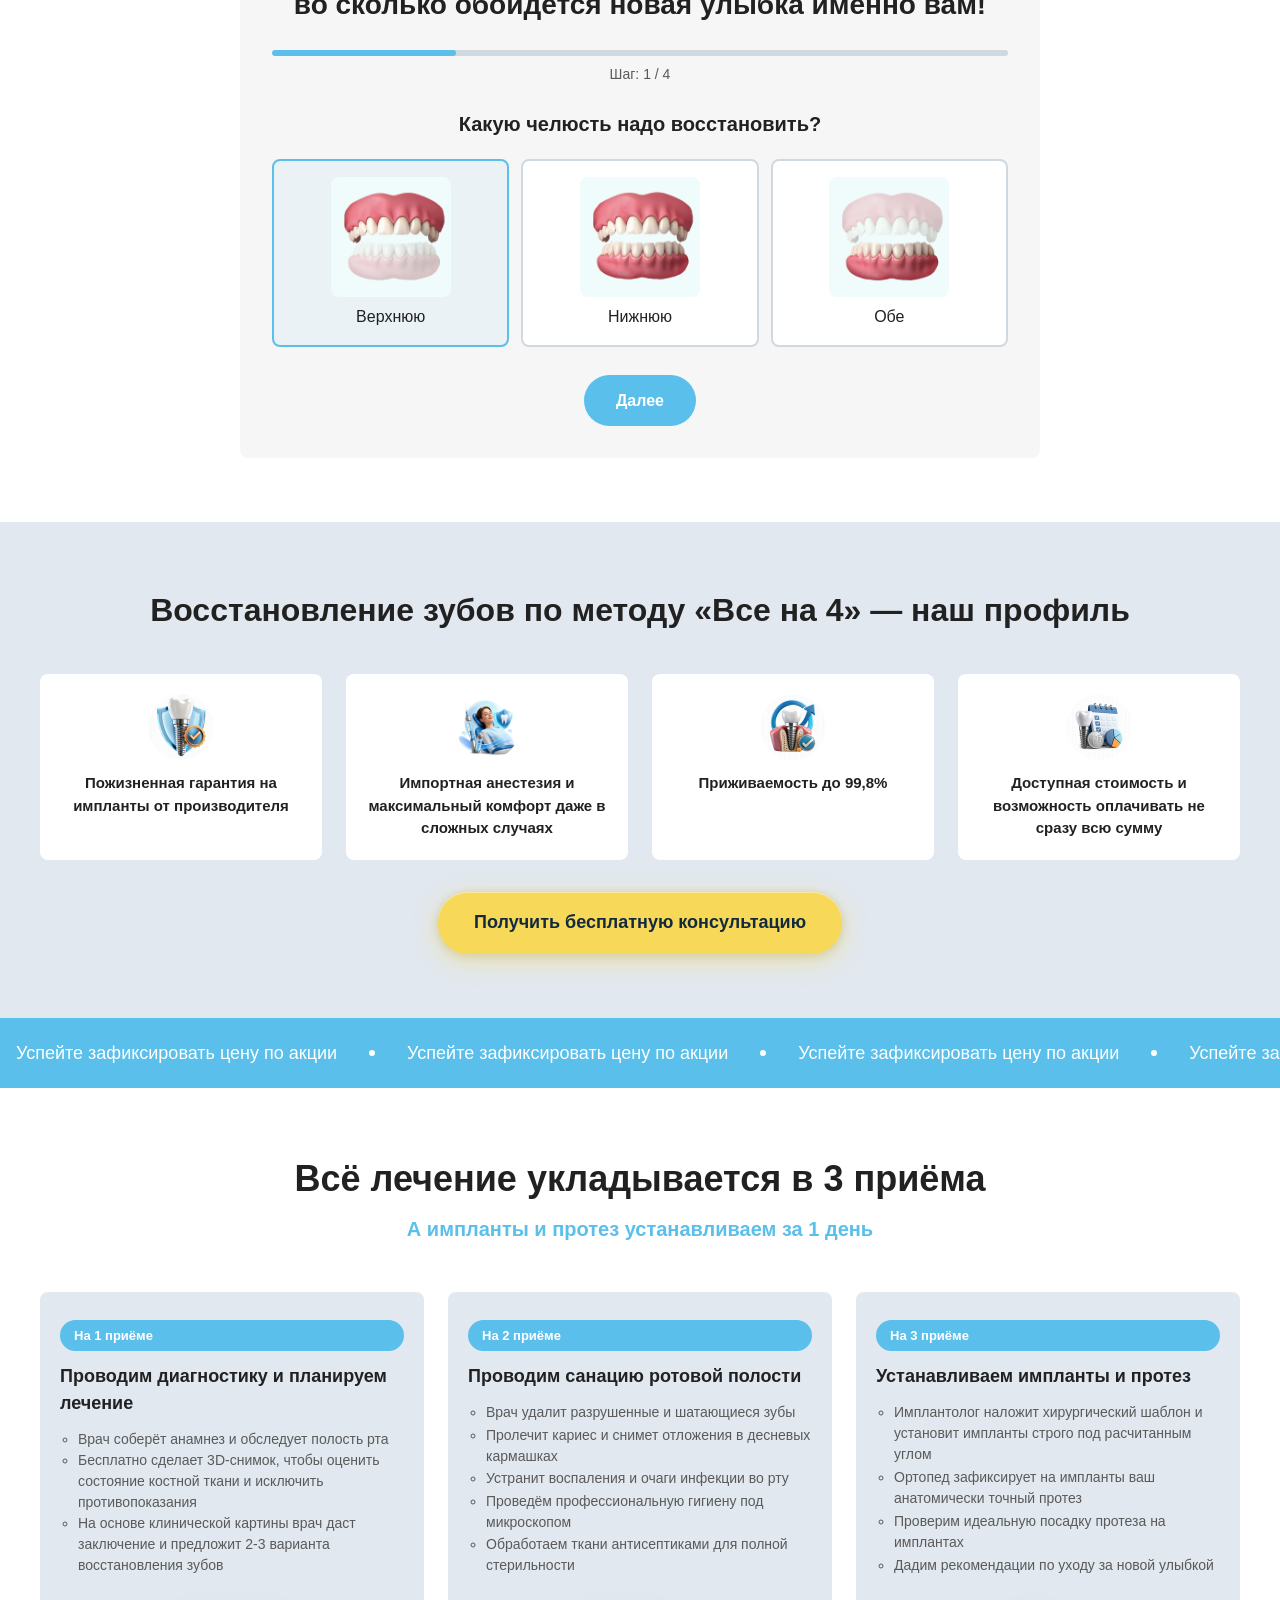
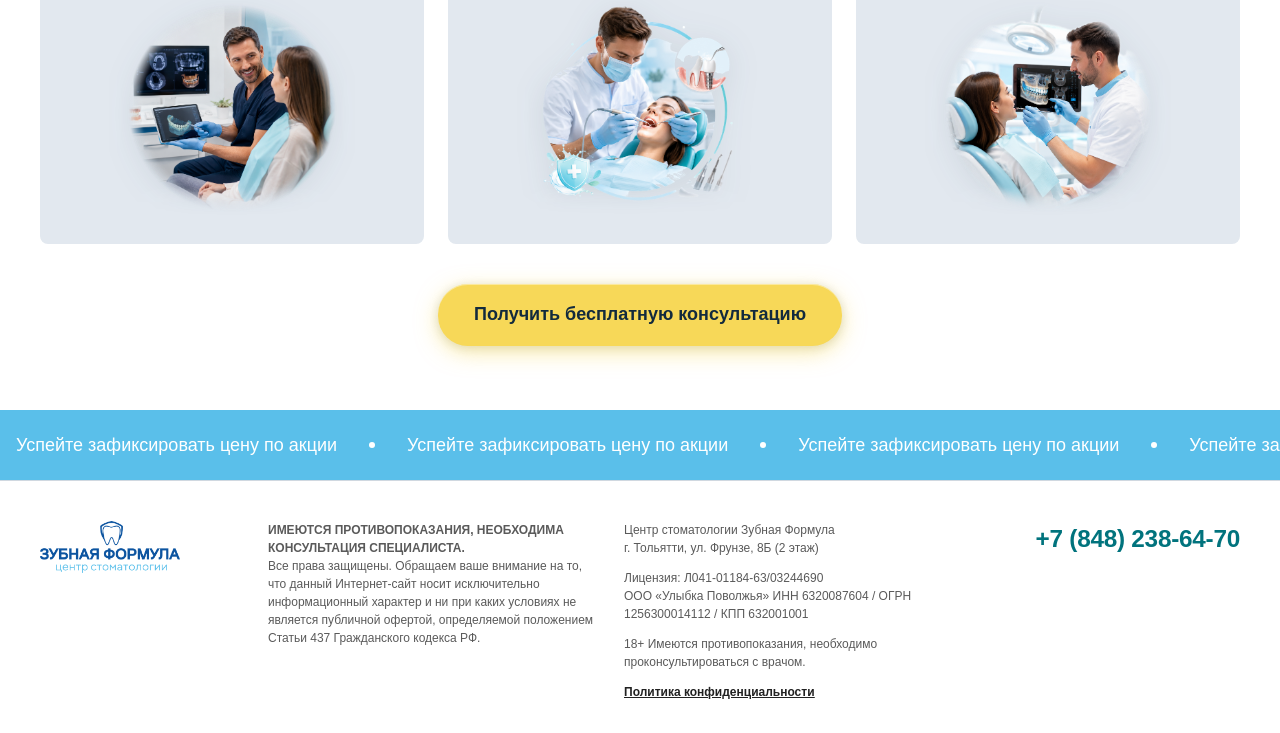
==== commit f4e19947: "5 version" ====
--- a/index.html
+++ b/index.html
@@ -5,7 +5,7 @@
   <meta name="viewport" content="width=device-width, initial-scale=1.0">
   <meta name="format-detection" content="telephone=no">
   <title>Полная имплантация зубов в Тольятти</title>
-  <link rel="icon" type="image/png" href="assets/images/logo-dental-formula.png">
+  <link rel="icon" type="image/png" href="assets/images/favicon-dental-formula.png">
   <link rel="stylesheet" href="https://static.tildacdn.com/css/fonts-tildasans.css">
   <link rel="stylesheet" href="css/styles.css">
 </head>
@@ -14,23 +14,19 @@
   <!-- HEADER -->
   <header class="header">
     <div class="header__inner container">
-      <a class="header__logo" href="/" aria-label="Зубная Формула">
-        <img src="assets/images/logo-dental-formula.png" alt="Зубная Формула" width="80" height="80">
-        <span class="header__logo-text">
-          <span class="header__logo-name">Зубная Формула</span>
-          <span class="header__logo-tagline">протезирование и имплантация зубов</span>
-        </span>
+      <a class="header__logo" href="/" aria-label="Зубная Формула — центр стоматологии">
+        <img src="assets/images/logo-dental-formula.png" alt="Зубная Формула — центр стоматологии" width="989" height="368" loading="eager">
       </a>
 
       <div class="header__meta">
         <p class="header__hours">Ежедневно 9:00 – 21:00</p>
         <p class="header__address">
-          <span class="header__sticker">клиника по протезированию №1</span>
+          <span class="header__sticker">г. Тольятти, ул. Фрунзе, 8Б (2 этаж)</span>
         </p>
       </div>
 
       <div class="header__actions">
-        <a class="btn btn--primary" href="tel:+78482386085">Позвонить</a>
+        <a class="btn btn--primary" href="tel:+78482386470">Позвонить</a>
         <button class="header__btn btn btn--accent" type="button" data-popup-open="popup-form">Записаться</button>
       </div>
     </div>
@@ -67,17 +63,16 @@
             </article>
             <article class="hero__card">
               <img class="hero__card-icon" src="assets/images/hero-card-microscope.png" alt="" width="56" height="56">
-              <p class="hero__card-text">Лечение под микроскопом</p>
+              <p class="hero__card-text">3D моделирование вашей будущей улыбки</p>
             </article>
             <article class="hero__card">
               <img class="hero__card-icon" src="assets/images/hero-card-ct.png" alt="" width="56" height="56">
-              <p class="hero__card-text">Бесплатно КТ прямо в клинике</p>
+              <p class="hero__card-text">КТ + ИИ расшифровка включены в первичную консультацию</p>
             </article>
           </div>
 
           <div class="hero__promo">
-            <img class="hero__promo-icon" src="assets/images/logo-dental-formula.png" alt="" width="40" height="40">
-            <span class="hero__promo-text"><strong>Акция до&nbsp;30&nbsp;июня</strong></span>
+            <span class="hero__promo-label" data-promo-deadline>Акция до&nbsp;30&nbsp;июня</span>
           </div>
 
           <button class="hero__btn btn btn--hero" type="button" data-popup-open="popup-form">
@@ -117,15 +112,15 @@
 
             <ul class="doctor__values">
               <li class="doctor__value">
-                <img src="assets/images/Star_1.png" alt="" width="28" height="28" aria-hidden="true">
+                <span class="doctor__value-icon" aria-hidden="true"></span>
                 <span>безупречный сервис и результат</span>
               </li>
               <li class="doctor__value">
-                <img src="assets/images/Star_1.png" alt="" width="28" height="28" aria-hidden="true">
+                <span class="doctor__value-icon" aria-hidden="true"></span>
                 <span>цены доступные даже пенсионерам</span>
               </li>
               <li class="doctor__value">
-                <img src="assets/images/Star_1.png" alt="" width="28" height="28" aria-hidden="true">
+                <span class="doctor__value-icon" aria-hidden="true"></span>
                 <span>Ювелирно повторяем цвет, прозрачность, борозды и бугры натуральных зубов</span>
               </li>
             </ul>
@@ -203,13 +198,18 @@
     <!-- CONSULTATION FORM -->
     <section class="consultation" id="consultation">
       <div class="consultation__inner container">
-        <div class="consultation__steps">
-          <span>Консультация</span>
-          <span>Обследование и 3D-снимок</span>
-          <span>Моделирование улыбки</span>
-          <span>Заключение и план лечения в 3-х вариантах от ведущих стоматологов</span>
-        </div>
-        <form class="consultation__form form" data-no-submit>
+        <div class="consultation__layout">
+          <div class="consultation__aside">
+            <h2 class="consultation__heading">Бесплатная консультация&nbsp;включает</h2>
+            <ol class="consultation__steps">
+              <li>Консультация</li>
+              <li>Обследование и 3D-снимок</li>
+              <li>Моделирование улыбки</li>
+              <li>Заключение и план лечения в 3-х вариантах от ведущих стоматологов</li>
+            </ol>
+          </div>
+
+          <form class="consultation__form form" data-no-submit>
           <p class="form__label-top">Закрепим за вашим номером скидку</p>
           <h3 class="form__title">Забронируйте цену по акции</h3>
           <p class="form__hours">Ежедневно 9:00 – 21:00</p>
@@ -226,7 +226,7 @@
 
           <label class="form__checkbox">
             <input type="checkbox" name="newsletter" required>
-            <span>Я согласен на получение <a href="/rassylka" target="_blank" rel="noopener noreferrer">информационных материалов</a></span>
+            <span>Я согласен на получение <a href="rassylka.html" target="_blank" rel="noopener noreferrer">информационных материалов</a></span>
           </label>
 
           <button class="form__submit btn btn--accent btn--pulse" type="submit">Забронируйте цену по акции</button>
@@ -234,7 +234,8 @@
           <div class="form__success form-success" hidden>
             <p>Спасибо! Мы свяжемся с вами в ближайшее время.</p>
           </div>
-        </form>
+          </form>
+        </div>
       </div>
     </section>
 
@@ -354,7 +355,7 @@
 
               <label class="form__checkbox">
                 <input type="checkbox" name="newsletter" required>
-                <span>Я согласен на получение <a href="/rassylka" target="_blank" rel="noopener noreferrer">информационных материалов</a></span>
+                <span>Я согласен на получение <a href="rassylka.html" target="_blank" rel="noopener noreferrer">информационных материалов</a></span>
               </label>
 
               <p class="form__policy">Нажимая на кнопку, вы соглашаетесь с нашей <a href="policy.html" target="_blank" rel="noopener noreferrer">политикой конфиденциальности</a></p>
@@ -482,8 +483,7 @@
   <footer class="footer">
     <div class="footer__inner container">
       <a class="footer__logo" href="/">
-        <img src="assets/images/logo-dental-formula.png" alt="Зубная Формула" width="48" height="48">
-        <span class="footer__logo-text">Зубная Формула — протезирование и имплантация зубов</span>
+        <img src="assets/images/logo-dental-formula.png" alt="Зубная Формула — центр стоматологии" width="989" height="368" loading="lazy">
       </a>
 
       <div class="footer__legal">
@@ -492,15 +492,16 @@
       </div>
 
       <div class="footer__company">
-        <p>Dental Formula — протезирование и имплантация зубов<br>
-        клиника по протезированию №1</p>
-        <p>Лицензия на осуществление медицинской деятельности №041-01125-54/00269036<br>
-        ООО «ДЕЛЬТА» ОГРН 1215400039282 / ИНН 5406815525 / КПП 540601001</p>
+        <p>Центр стоматологии Зубная Формула<br>
+        г. Тольятти, ул. Фрунзе, 8Б (2 этаж)</p>
+        <p>Лицензия: Л041-01184-63/03244690<br>
+        ООО «Улыбка Поволжья» ИНН 6320087604 / ОГРН 1256300014112 / КПП 632001001</p>
+        <p>18+ Имеются противопоказания, необходимо проконсультироваться с врачом.</p>
         <a class="footer__policy" href="policy.html"><strong><u>Политика конфиденциальности</u></strong></a>
       </div>
 
       <div class="footer__contacts">
-        <a class="footer__phone" href="tel:+78482386085">+7 (848) 238-60-85</a>
+        <a class="footer__phone" href="tel:+78482386470">+7 (848) 238-64-70</a>
       </div>
     </div>
   </footer>
@@ -531,7 +532,7 @@
 
         <label class="form__checkbox">
           <input type="checkbox" name="newsletter" required>
-          <span>Я согласен на получение <a href="/rassylka" target="_blank" rel="noopener noreferrer">информационных материалов</a></span>
+          <span>Я согласен на получение <a href="rassylka.html" target="_blank" rel="noopener noreferrer">информационных материалов</a></span>
         </label>
 
         <button class="form__submit btn btn--primary" type="submit">Получить консультацию</button>
@@ -662,7 +663,7 @@
 
             <label class="form__checkbox">
               <input type="checkbox" name="newsletter" required>
-              <span>Я согласен на получение <a href="/rassylka" target="_blank" rel="noopener noreferrer">информационных материалов</a></span>
+              <span>Я согласен на получение <a href="rassylka.html" target="_blank" rel="noopener noreferrer">информационных материалов</a></span>
             </label>
 
             <p class="form__policy">Нажимая на кнопку, вы соглашаетесь с нашей <a href="policy.html" target="_blank" rel="noopener noreferrer">политикой конфиденциальности</a></p>
@@ -689,7 +690,7 @@
   </div>
 
   <!-- FLOATING PHONE -->
-  <a class="floating-phone" href="tel:+78482386085" aria-label="Позвонить +7 (848) 238-60-85">
+  <a class="floating-phone" href="tel:+78482386470" aria-label="Позвонить +7 (848) 238-64-70">
     <img src="assets/images/__.png" alt="" width="59" height="59">
   </a>
 
--- a/css/styles.css
+++ b/css/styles.css
@@ -7,6 +7,11 @@
     --color-accent-hover: #ecc23a;
     --color-accent-text: #122a3d;
     --color-accent-glow: rgba(247, 216, 88, 0.52);
+    --color-hero-text: #0c54a0;
+    --color-hero-text-muted: rgba(12, 84, 160, 0.62);
+    --color-promo: #c73445;
+    --color-promo-dark: #9f2233;
+    --color-promo-light: #e85a6a;
     --color-bg: #e2e8ef;
     --color-bg-light: #f6f6f6;
     --color-text: #212121;
@@ -124,7 +129,6 @@
 .btn--hero {
     position: relative;
     overflow: hidden;
-    isolation: isolate;
     transition:
         background 0.2s,
         color 0.2s,
@@ -151,20 +155,26 @@
         rgba(255, 255, 255, 0.55) 50%,
         transparent 62%
     );
-    transform: translateX(-130%) skewX(-12deg);
+    transform: translate3d(-130%, 0, 0) skewX(-12deg);
     pointer-events: none;
+    will-change: transform;
+    -webkit-backface-visibility: hidden;
+    backface-visibility: hidden;
 }
 
 .header__btn.btn--accent::after {
+    -webkit-animation: btn-shimmer 6.5s linear infinite;
     animation: btn-shimmer 6.5s linear infinite;
 }
 
-.btn--accent:not(.header__btn)::after,
+.btn--accent:not(.header__btn):not(.btn--pulse)::after,
 .btn--hero::after {
+    -webkit-animation: btn-shimmer 6.5s linear 3.4s infinite;
     animation: btn-shimmer 6.5s linear 3.4s infinite;
 }
 
 .btn--hero {
+    -webkit-animation: btn-glow-pulse 2.8s ease-in-out infinite;
     animation: btn-glow-pulse 2.8s ease-in-out infinite;
 }
 
@@ -192,6 +202,7 @@
 /* Заметная пульсация для ключевых CTA (работает без hover — важно для мобилки) */
 .btn--pulse {
     overflow: visible;
+    -webkit-animation: btn-pulse-glow 2.2s ease-in-out infinite;
     animation: btn-pulse-glow 2.2s ease-in-out infinite;
 }
 
@@ -207,7 +218,24 @@
     border: 2px solid rgba(247, 216, 88, 0.75);
     border-radius: inherit;
     pointer-events: none;
+    -webkit-animation: btn-pulse-ring 2.2s cubic-bezier(0.22, 1, 0.36, 1) infinite;
     animation: btn-pulse-ring 2.2s cubic-bezier(0.22, 1, 0.36, 1) infinite;
+}
+
+@-webkit-keyframes btn-pulse-glow {
+    0%,
+    100% {
+        box-shadow:
+            inset 0 1px 0 rgba(255, 255, 255, 0.42),
+            0 6px 20px rgba(247, 216, 88, 0.5),
+            0 2px 8px rgba(18, 42, 61, 0.16);
+    }
+    50% {
+        box-shadow:
+            inset 0 1px 0 rgba(255, 255, 255, 0.55),
+            0 12px 36px rgba(247, 216, 88, 0.88),
+            0 0 0 6px rgba(247, 216, 88, 0.3);
+    }
 }
 
 @keyframes btn-pulse-glow {
@@ -226,6 +254,19 @@
     }
 }
 
+@-webkit-keyframes btn-pulse-ring {
+    0% {
+        opacity: 0.85;
+        -webkit-transform: scale(1);
+        transform: scale(1);
+    }
+    100% {
+        opacity: 0;
+        -webkit-transform: scale(1.14);
+        transform: scale(1.14);
+    }
+}
+
 @keyframes btn-pulse-ring {
     0% {
         opacity: 0.85;
@@ -237,16 +278,48 @@
     }
 }
 
+@-webkit-keyframes btn-shimmer {
+    0% {
+        -webkit-transform: translate3d(-130%, 0, 0) skewX(-12deg);
+        transform: translate3d(-130%, 0, 0) skewX(-12deg);
+    }
+    22% {
+        -webkit-transform: translate3d(130%, 0, 0) skewX(-12deg);
+        transform: translate3d(130%, 0, 0) skewX(-12deg);
+    }
+    22.01%,
+    100% {
+        -webkit-transform: translate3d(-130%, 0, 0) skewX(-12deg);
+        transform: translate3d(-130%, 0, 0) skewX(-12deg);
+    }
+}
+
 @keyframes btn-shimmer {
     0% {
-        transform: translateX(-130%) skewX(-12deg);
+        transform: translate3d(-130%, 0, 0) skewX(-12deg);
     }
     22% {
-        transform: translateX(130%) skewX(-12deg);
+        transform: translate3d(130%, 0, 0) skewX(-12deg);
     }
     22.01%,
     100% {
-        transform: translateX(-130%) skewX(-12deg);
+        transform: translate3d(-130%, 0, 0) skewX(-12deg);
+    }
+}
+
+@-webkit-keyframes btn-glow-pulse {
+    0%,
+    100% {
+        box-shadow:
+            inset 0 1px 0 rgba(255, 255, 255, 0.42),
+            0 8px 26px var(--color-accent-glow),
+            0 3px 10px rgba(18, 42, 61, 0.18);
+    }
+    50% {
+        box-shadow:
+            inset 0 1px 0 rgba(255, 255, 255, 0.42),
+            0 10px 34px rgba(247, 216, 88, 0.72),
+            0 4px 14px rgba(18, 42, 61, 0.22);
     }
 }
 
@@ -270,6 +343,7 @@
     .btn--accent::after,
     .btn--hero::after,
     .btn--hero {
+        -webkit-animation: none;
         animation: none;
     }
 
@@ -280,7 +354,50 @@
 
     .btn--pulse,
     .btn--pulse::before {
+        -webkit-animation: none;
         animation: none;
+    }
+
+    .marquee__track {
+        -webkit-animation: none;
+        animation: none;
+    }
+}
+
+/* Тач-устройства: заметнее перелив, надёжный запуск анимаций в iOS Safari */
+@media (hover: none) and (pointer: coarse) {
+    .btn--accent:not(.btn--pulse)::after,
+    .btn--hero::after {
+        background: linear-gradient(
+            105deg,
+            transparent 32%,
+            rgba(255, 255, 255, 0.72) 50%,
+            transparent 68%
+        );
+        -webkit-animation: none;
+        animation: none;
+    }
+
+    .btn--accent:not(.btn--pulse).is-shimmer-active::after,
+    .btn--hero.is-shimmer-active::after {
+        -webkit-animation: btn-shimmer 4.5s linear infinite;
+        animation: btn-shimmer 4.5s linear infinite;
+    }
+
+    .header__btn.btn--accent.is-shimmer-active::after {
+        -webkit-animation-delay: 0s;
+        animation-delay: 0s;
+    }
+
+    .btn--accent:not(.header__btn):not(.btn--pulse).is-shimmer-active::after,
+    .btn--hero.is-shimmer-active::after {
+        -webkit-animation-delay: 1.2s;
+        animation-delay: 1.2s;
+    }
+
+    .marquee__track {
+        -webkit-animation-duration: 16s;
+        animation-duration: 16s;
     }
 }
 
@@ -315,38 +432,17 @@
 .header__logo {
     display: flex;
     align-items: center;
-    gap: 14px;
     min-width: 0;
+    flex-shrink: 0;
     text-decoration: none;
 }
 
 .header__logo img {
-    width: 76px;
-    height: auto;
+    display: block;
+    width: auto;
+    height: 76px;
+    max-width: min(290px, 46vw);
     flex-shrink: 0;
-}
-
-.header__logo-text {
-    display: flex;
-    flex-direction: column;
-    gap: 4px;
-    max-width: min(340px, 30vw);
-    min-width: 0;
-}
-
-.header__logo-name {
-    font-size: clamp(20px, 2.2vw, 26px);
-    font-weight: 700;
-    line-height: 1.1;
-    color: var(--color-teal-dark);
-    letter-spacing: -0.01em;
-}
-
-.header__logo-tagline {
-    font-size: clamp(14px, 1.45vw, 17px);
-    font-weight: 500;
-    line-height: 1.25;
-    color: var(--color-text-muted);
 }
 
 .header__meta {
@@ -354,7 +450,7 @@
     flex-direction: column;
     align-items: flex-end;
     justify-content: center;
-    gap: 4px;
+    gap: 6px;
     min-width: 0;
     text-align: right;
 }
@@ -372,76 +468,26 @@
 }
 
 .header__address {
-    margin-top: 2px;
+    margin-top: 0;
 }
 
 .header__sticker {
-    position: relative;
-    display: inline-block;
-    padding: 10px 18px 11px;
+    display: inline-flex;
+    align-items: center;
+    justify-content: center;
+    padding: 8px 16px;
     font-size: 12px;
-    font-weight: 800;
-    line-height: 1.15;
-    letter-spacing: 0.04em;
-    text-transform: uppercase;
+    font-weight: 700;
+    line-height: 1.2;
+    letter-spacing: 0.01em;
+    text-transform: none;
+    white-space: nowrap;
     color: var(--color-teal-dark);
     background: linear-gradient(145deg, #f2f7fa 0%, #9eb9c9 46%, #d5e3ec 100%);
-    transform: rotate(-3deg);
-    clip-path: polygon(
-        1% 10%,
-        9% 2%,
-        24% 6%,
-        41% 0%,
-        58% 5%,
-        74% 1%,
-        91% 5%,
-        99% 15%,
-        100% 32%,
-        96% 50%,
-        99% 68%,
-        95% 84%,
-        99% 97%,
-        84% 100%,
-        67% 95%,
-        50% 99%,
-        33% 94%,
-        16% 99%,
-        2% 91%,
-        0% 74%,
-        3% 56%,
-        0% 38%,
-        2% 20%
-    );
+    border-radius: 999px;
     box-shadow:
-        2px 4px 0 rgba(72, 102, 122, 0.16),
-        0 10px 22px rgba(30, 108, 142, 0.16);
-    filter: drop-shadow(0 1px 0 rgba(255, 255, 255, 0.5));
-}
-
-.header__sticker::before,
-.header__sticker::after {
-    content: "";
-    position: absolute;
-    height: 12px;
-    background: rgba(255, 255, 255, 0.5);
-    border-radius: 1px;
-    box-shadow: 0 1px 2px rgba(30, 108, 142, 0.12);
-    pointer-events: none;
-}
-
-.header__sticker::before {
-    top: -5px;
-    left: 14%;
-    width: 26px;
-    transform: rotate(-10deg);
-}
-
-.header__sticker::after {
-    top: -4px;
-    right: 12%;
-    width: 22px;
-    transform: rotate(7deg);
-    opacity: 0.85;
+        0 1px 0 rgba(255, 255, 255, 0.65) inset,
+        0 4px 14px rgba(30, 108, 142, 0.14);
 }
 
 .header__actions {
@@ -468,7 +514,7 @@
     min-height: 590px;
     padding: 48px 0 56px;
     overflow: hidden;
-    color: var(--color-white);
+    color: var(--color-hero-text);
 }
 
 .hero__bg {
@@ -575,25 +621,22 @@
 .hero__title-tags-sep {
     font-size: clamp(18px, 2.2vw, 24px);
     font-weight: 500;
-    color: rgba(255, 255, 255, 0.82);
+    color: var(--color-hero-text);
 }
 
 .hero__title .hero__highlight {
-    display: inline-block;
-    padding: 2px 12px;
-    border-radius: 8px;
+    display: inline;
+    padding: 0;
+    border-radius: 0;
     font-size: clamp(20px, 2.4vw, 28px);
-    background: linear-gradient(145deg, #f8f9fb 0%, #bcc5ce 46%, #e3e7ec 100%);
-    box-shadow:
-        inset 0 1px 0 rgba(255, 255, 255, 0.85),
-        inset 0 -2px 0 rgba(108, 118, 128, 0.45),
-        0 2px 10px rgba(0, 0, 0, 0.12);
+    background: none;
+    box-shadow: none;
 }
 
 .hero__highlight {
     font-weight: 700;
-    color: #1f2833;
-    text-shadow: 0 1px 0 rgba(255, 255, 255, 0.55);
+    color: var(--color-hero-text);
+    text-shadow: none;
 }
 
 .hero__subtitle {
@@ -601,17 +644,18 @@
     font-size: clamp(17px, 2vw, 26px);
     font-weight: 400;
     line-height: 1.35;
-    color: rgba(255, 255, 255, 0.92);
+    color: var(--color-hero-text);
 }
 
 .hero__subtitle .hero__highlight {
     font-size: 1.12em;
-    background: linear-gradient(145deg, #f8f9fb 0%, #bcc5ce 46%, #e3e7ec 100%);
-    box-shadow:
-        inset 0 1px 0 rgba(255, 255, 255, 0.85),
-        inset 0 -2px 0 rgba(108, 118, 128, 0.45);
-    border-radius: 4px;
-    padding: 0 4px;
+    display: inline;
+    padding: 0;
+    border-radius: 0;
+    background: none;
+    box-shadow: none;
+    color: var(--color-hero-text);
+    font-weight: 700;
 }
 
 .hero__price {
@@ -624,17 +668,19 @@
 
 .hero__price-old {
     font-size: clamp(24px, 3vw, 36px);
-    opacity: 0.85;
+    color: var(--color-hero-text-muted);
     text-decoration: line-through;
 }
 
 .hero__price-new {
     font-size: clamp(28px, 3.5vw, 42px);
     font-weight: 400;
+    color: var(--color-hero-text);
 }
 
 .hero__price-new strong {
     font-weight: 700;
+    color: var(--color-hero-text);
 }
 
 .hero__cards {
@@ -672,24 +718,28 @@
 }
 
 .hero__promo {
-    display: inline-flex;
-    align-items: center;
-    gap: 12px;
-    margin-bottom: 20px;
-    padding: 8px 16px 8px 8px;
-    background: rgba(255, 255, 255, 0.15);
-    border-radius: 40px;
-}
-
-.hero__promo-icon {
-    width: 40px;
-    height: 40px;
-    object-fit: contain;
-    flex-shrink: 0;
-}
-
-.hero__promo-text {
-    font-size: 18px;
+    margin-bottom: 18px;
+}
+
+.hero__promo-label {
+    display: inline-block;
+    padding: 5px 12px;
+    font-size: 12px;
+    font-weight: 700;
+    line-height: 1.25;
+    letter-spacing: 0.04em;
+    text-transform: uppercase;
+    color: #fff;
+    background: linear-gradient(
+        180deg,
+        var(--color-promo-light) 0%,
+        var(--color-promo) 50%,
+        var(--color-promo-dark) 100%
+    );
+    border-radius: 6px;
+    box-shadow:
+        inset 0 1px 0 rgba(255, 255, 255, 0.25),
+        0 2px 8px rgba(159, 34, 51, 0.28);
 }
 
 .hero__btn {
@@ -737,8 +787,12 @@
     gap: 32px;
     height: 100%;
     width: max-content;
+    -webkit-animation: marquee 20s linear infinite;
     animation: marquee 20s linear infinite;
     padding-inline: 16px;
+    will-change: transform;
+    -webkit-backface-visibility: hidden;
+    backface-visibility: hidden;
 }
 
 .marquee__link {
@@ -761,12 +815,23 @@
     flex-shrink: 0;
 }
 
+@-webkit-keyframes marquee {
+    from {
+        -webkit-transform: translate3d(0, 0, 0);
+        transform: translate3d(0, 0, 0);
+    }
+    to {
+        -webkit-transform: translate3d(-50%, 0, 0);
+        transform: translate3d(-50%, 0, 0);
+    }
+}
+
 @keyframes marquee {
     from {
-        transform: translateX(0);
+        transform: translate3d(0, 0, 0);
     }
     to {
-        transform: translateX(-50%);
+        transform: translate3d(-50%, 0, 0);
     }
 }
 
@@ -859,11 +924,20 @@
     min-width: 0;
 }
 
-.doctor__value img {
+.doctor__value-icon {
     flex-shrink: 0;
-    width: 30px;
-    height: auto;
+    width: 24px;
+    height: 24px;
     margin-top: 2px;
+    background-color: var(--color-primary);
+    mask-image: url("../assets/images/logo-dental-formula-icon.png");
+    mask-size: contain;
+    mask-repeat: no-repeat;
+    mask-position: center;
+    -webkit-mask-image: url("../assets/images/logo-dental-formula-icon.png");
+    -webkit-mask-size: contain;
+    -webkit-mask-repeat: no-repeat;
+    -webkit-mask-position: center;
 }
 
 .doctor__tagline {
@@ -1114,27 +1188,66 @@
 }
 
 .consultation__inner {
+    width: 100%;
+}
+
+.consultation__layout {
     display: flex;
     flex-direction: column;
     align-items: center;
-    gap: 24px;
+    gap: 28px;
+}
+
+.consultation__aside {
+    width: min(100%, 440px);
+}
+
+.consultation__heading {
+    margin: 0 0 16px;
+    font-size: clamp(22px, 2.6vw, 32px);
+    font-weight: 700;
+    line-height: 1.2;
+    color: var(--color-white);
+    text-align: center;
 }
 
 .consultation__steps {
-    display: flex;
-    flex-wrap: wrap;
-    justify-content: center;
-    gap: 8px 16px;
-    max-width: min(100%, 720px);
+    list-style: none;
+    margin: 0;
+    padding: 0;
+    display: flex;
+    flex-direction: column;
+    gap: 10px;
+    counter-reset: consultation-step;
+}
+
+.consultation__steps li {
+    display: flex;
+    align-items: center;
+    gap: 12px;
+    padding: 12px 14px;
     font-size: 14px;
-    line-height: 1.4;
-    color: rgba(255, 255, 255, 0.92);
-    text-align: center;
-}
-
-.consultation__steps span:not(:last-child)::after {
-    content: " ·";
-    color: rgba(255, 255, 255, 0.55);
+    line-height: 1.35;
+    color: rgba(255, 255, 255, 0.95);
+    background: rgba(255, 255, 255, 0.1);
+    border: 1px solid rgba(255, 255, 255, 0.16);
+    border-radius: 12px;
+}
+
+.consultation__steps li::before {
+    counter-increment: consultation-step;
+    content: counter(consultation-step);
+    flex-shrink: 0;
+    width: 28px;
+    height: 28px;
+    display: grid;
+    place-items: center;
+    font-size: 13px;
+    font-weight: 700;
+    color: var(--color-accent-text);
+    background: var(--color-accent);
+    border-radius: 50%;
+    box-shadow: 0 2px 8px rgba(0, 0, 0, 0.12);
 }
 
 .consultation__form {
@@ -1144,6 +1257,61 @@
     border-radius: var(--radius-sm);
     box-shadow: var(--shadow);
     overflow: visible;
+}
+
+@media (min-width: 960px) {
+    .consultation {
+        padding: 56px 0;
+    }
+
+    .consultation__layout {
+        display: grid;
+        grid-template-columns: minmax(0, 540px) 440px;
+        width: min(100%, calc(540px + 48px + 440px));
+        margin-inline: auto;
+        gap: 48px;
+        align-items: center;
+    }
+
+    .consultation__aside {
+        width: 100%;
+        max-width: 540px;
+    }
+
+    .consultation__heading {
+        margin-bottom: 20px;
+        font-size: clamp(24px, 2.2vw, 30px);
+        text-align: left;
+        white-space: nowrap;
+    }
+
+    .consultation__steps {
+        gap: 12px;
+    }
+
+    .consultation__steps li {
+        padding: 14px 16px;
+        font-size: 15px;
+    }
+
+    .consultation__form {
+        width: 440px;
+        max-width: 100%;
+        padding: 32px;
+        justify-self: start;
+    }
+}
+
+@media (min-width: 1200px) {
+    .consultation__layout {
+        grid-template-columns: minmax(0, 600px) 440px;
+        width: min(100%, calc(600px + 56px + 440px));
+        gap: 56px;
+    }
+
+    .consultation__aside {
+        max-width: 600px;
+    }
 }
 
 .form__label-top {
@@ -1550,22 +1718,16 @@
 .footer__logo {
     display: flex;
     align-items: center;
-    gap: 12px;
     min-width: 0;
     text-decoration: none;
 }
 
 .footer__logo img {
-    width: 48px;
-    height: auto;
+    display: block;
+    width: auto;
+    height: 52px;
+    max-width: 100%;
     flex-shrink: 0;
-}
-
-.footer__logo-text {
-    font-size: 13px;
-    font-weight: 500;
-    line-height: 1.3;
-    color: var(--color-text-muted);
 }
 
 .footer__legal,
@@ -1842,15 +2004,8 @@
 /* Responsive */
 @media (min-width: 1200px) {
     .header__logo img {
-        width: 80px;
-    }
-
-    .header__logo-name {
-        font-size: 26px;
-    }
-
-    .header__logo-tagline {
-        font-size: 17px;
+        height: 84px;
+        max-width: min(320px, 40vw);
     }
 }
 
@@ -1905,19 +2060,8 @@
 
 @media (max-width: 1099px) {
     .header__logo img {
-        width: 68px;
-    }
-
-    .header__logo-text {
-        max-width: 260px;
-    }
-
-    .header__logo-name {
-        font-size: 20px;
-    }
-
-    .header__logo-tagline {
-        font-size: 14px;
+        height: 68px;
+        max-width: min(260px, 52vw);
     }
 }
 
@@ -1956,27 +2100,12 @@
     .header__logo {
         grid-column: 1;
         grid-row: 1;
-        gap: 8px;
         min-width: 0;
     }
 
     .header__logo img {
-        width: 48px;
-    }
-
-    .header__logo-text {
-        display: flex;
-        max-width: none;
-        min-width: 0;
-    }
-
-    .header__logo-name {
-        font-size: clamp(14px, 3.8vw, 17px);
-        line-height: 1.15;
-    }
-
-    .header__logo-tagline {
-        display: none;
+        height: 56px;
+        max-width: min(220px, 62vw);
     }
 
     .header__actions {
@@ -1987,28 +2116,19 @@
     .header__meta {
         grid-column: 1 / -1;
         grid-row: 2;
-        flex-direction: row;
-        flex-wrap: wrap;
+        flex-direction: column;
         align-items: center;
         justify-content: center;
-        gap: 10px 14px;
+        gap: 6px;
         text-align: center;
     }
 
     .header__sticker {
-        padding: 8px 14px 9px;
+        padding: 7px 12px;
         font-size: 10px;
-        transform: rotate(-2deg);
-    }
-
-    .header__sticker::before {
-        width: 20px;
-        height: 10px;
-    }
-
-    .header__sticker::after {
-        width: 18px;
-        height: 10px;
+        white-space: normal;
+        text-align: center;
+        max-width: 100%;
     }
 
     .header__actions .btn {
@@ -2153,13 +2273,6 @@
 
     .hero__title .hero__highlight {
         font-size: clamp(20px, 5.5vw, 26px);
-        padding: 4px 12px;
-        border-radius: 6px;
-        background: linear-gradient(145deg, #f8f9fb 0%, #bcc5ce 46%, #e3e7ec 100%);
-        box-shadow:
-            inset 0 1px 0 rgba(255, 255, 255, 0.85),
-            inset 0 -2px 0 rgba(108, 118, 128, 0.45),
-            0 2px 10px rgba(0, 0, 0, 0.12);
     }
 
     .hero__title-tags-sep {
@@ -2173,14 +2286,9 @@
 
     .hero__subtitle .hero__highlight {
         font-size: 19px;
-        display: inline-block;
-        margin: 2px 0;
-        padding: 0 4px;
-        border-radius: 4px;
-        background: linear-gradient(145deg, #f8f9fb 0%, #bcc5ce 46%, #e3e7ec 100%);
-        box-shadow:
-            inset 0 1px 0 rgba(255, 255, 255, 0.85),
-            inset 0 -2px 0 rgba(108, 118, 128, 0.45);
+        display: inline;
+        margin: 0;
+        padding: 0;
         white-space: normal;
     }
 
@@ -2194,6 +2302,20 @@
 
     .footer__inner {
         grid-template-columns: 1fr 1fr;
+    }
+
+    .footer__logo {
+        grid-column: 1 / -1;
+        justify-content: center;
+    }
+
+    .footer__logo img {
+        margin-inline: auto;
+    }
+
+    .footer__company {
+        grid-column: 1 / -1;
+        text-align: center;
     }
 
     .footer__contacts {
@@ -2229,6 +2351,28 @@
 
     .footer__inner {
         grid-template-columns: 1fr;
+        justify-items: center;
+    }
+
+    .footer__logo {
+        justify-content: center;
+        width: 100%;
+    }
+
+    .footer__company {
+        text-align: center;
+        width: 100%;
+    }
+
+    .footer__legal {
+        text-align: center;
+        width: 100%;
+    }
+
+    .footer__contacts {
+        text-align: center;
+        min-width: 0;
+        width: 100%;
     }
 
     .btn--accent {
@@ -2412,11 +2556,8 @@
     }
 
     .header__logo img {
-        width: 42px;
-    }
-
-    .header__logo-name {
-        font-size: 13px;
+        height: 50px;
+        max-width: min(200px, 68vw);
     }
 
     .header__meta {
@@ -2446,10 +2587,7 @@
     }
 
     .header__logo img {
-        width: 38px;
-    }
-
-    .header__logo-name {
-        font-size: 12px;
-    }
-}
+        height: 46px;
+        max-width: min(180px, 72vw);
+    }
+}
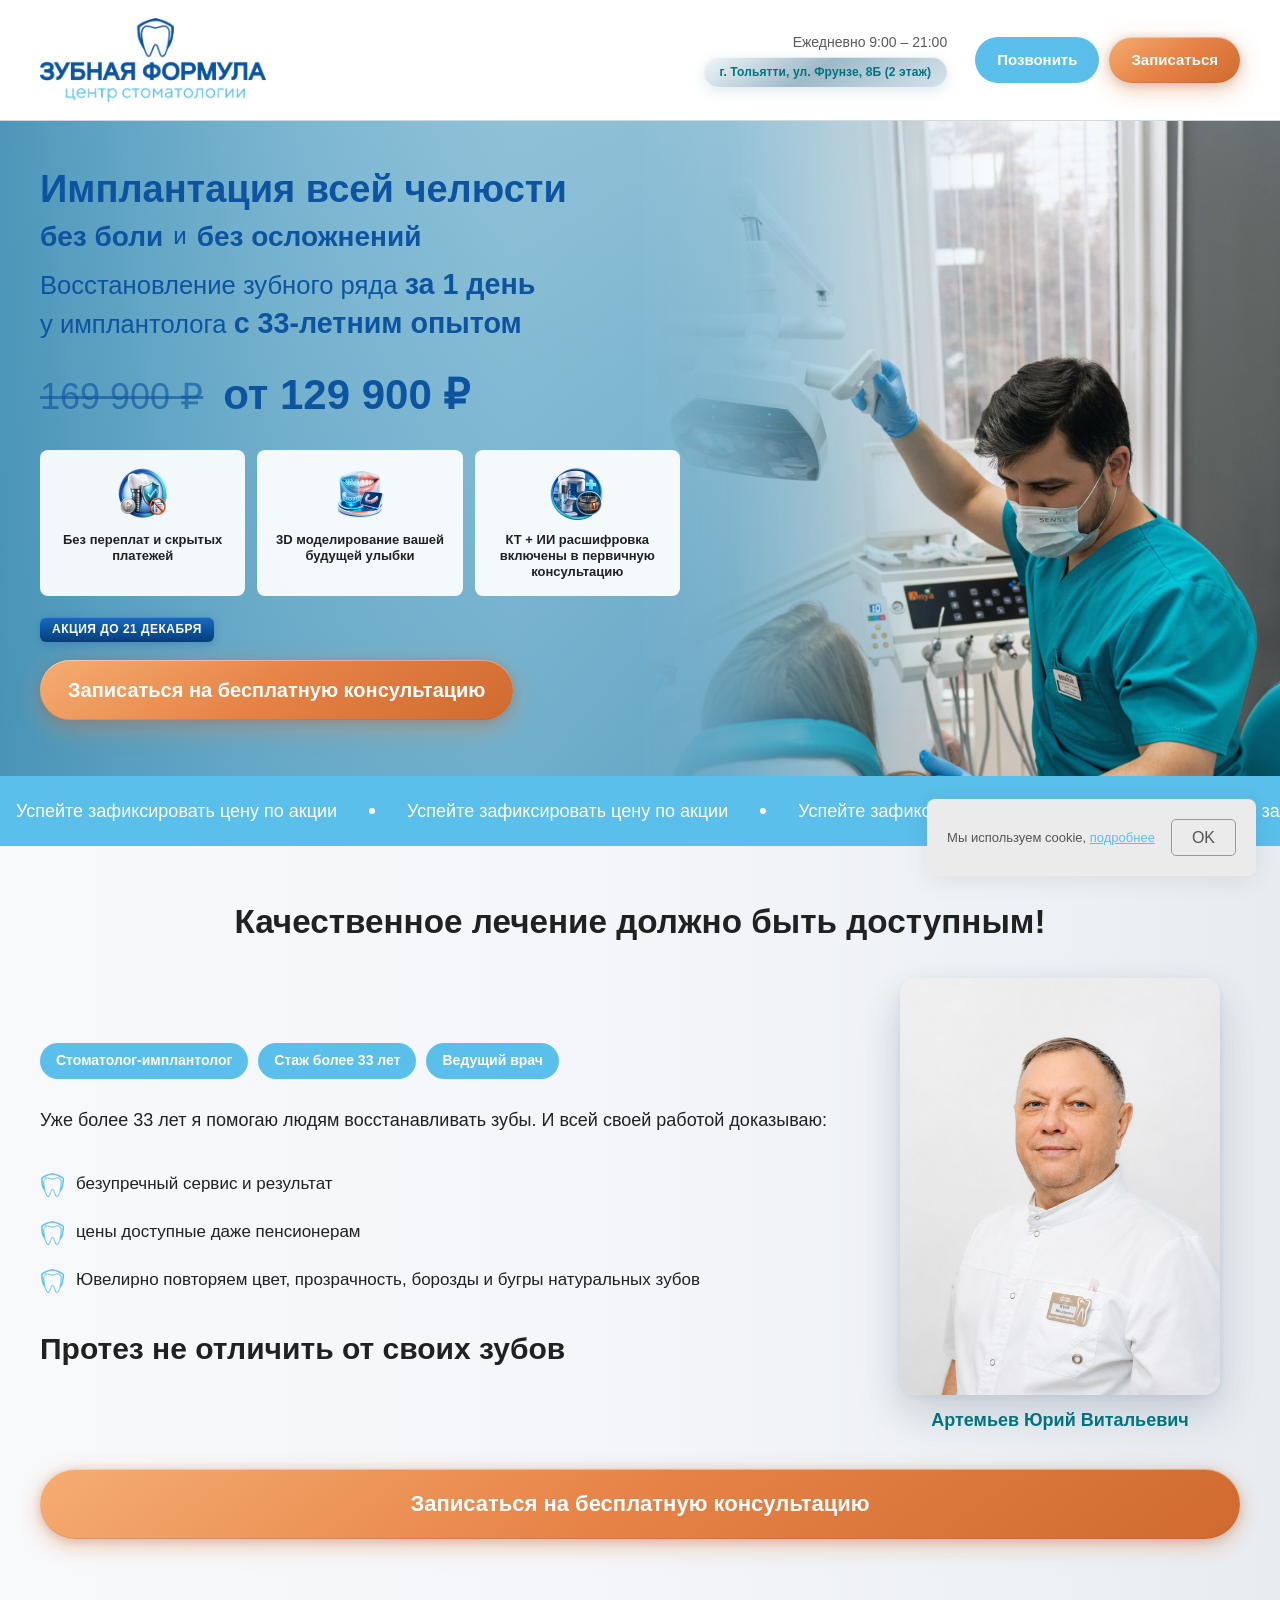
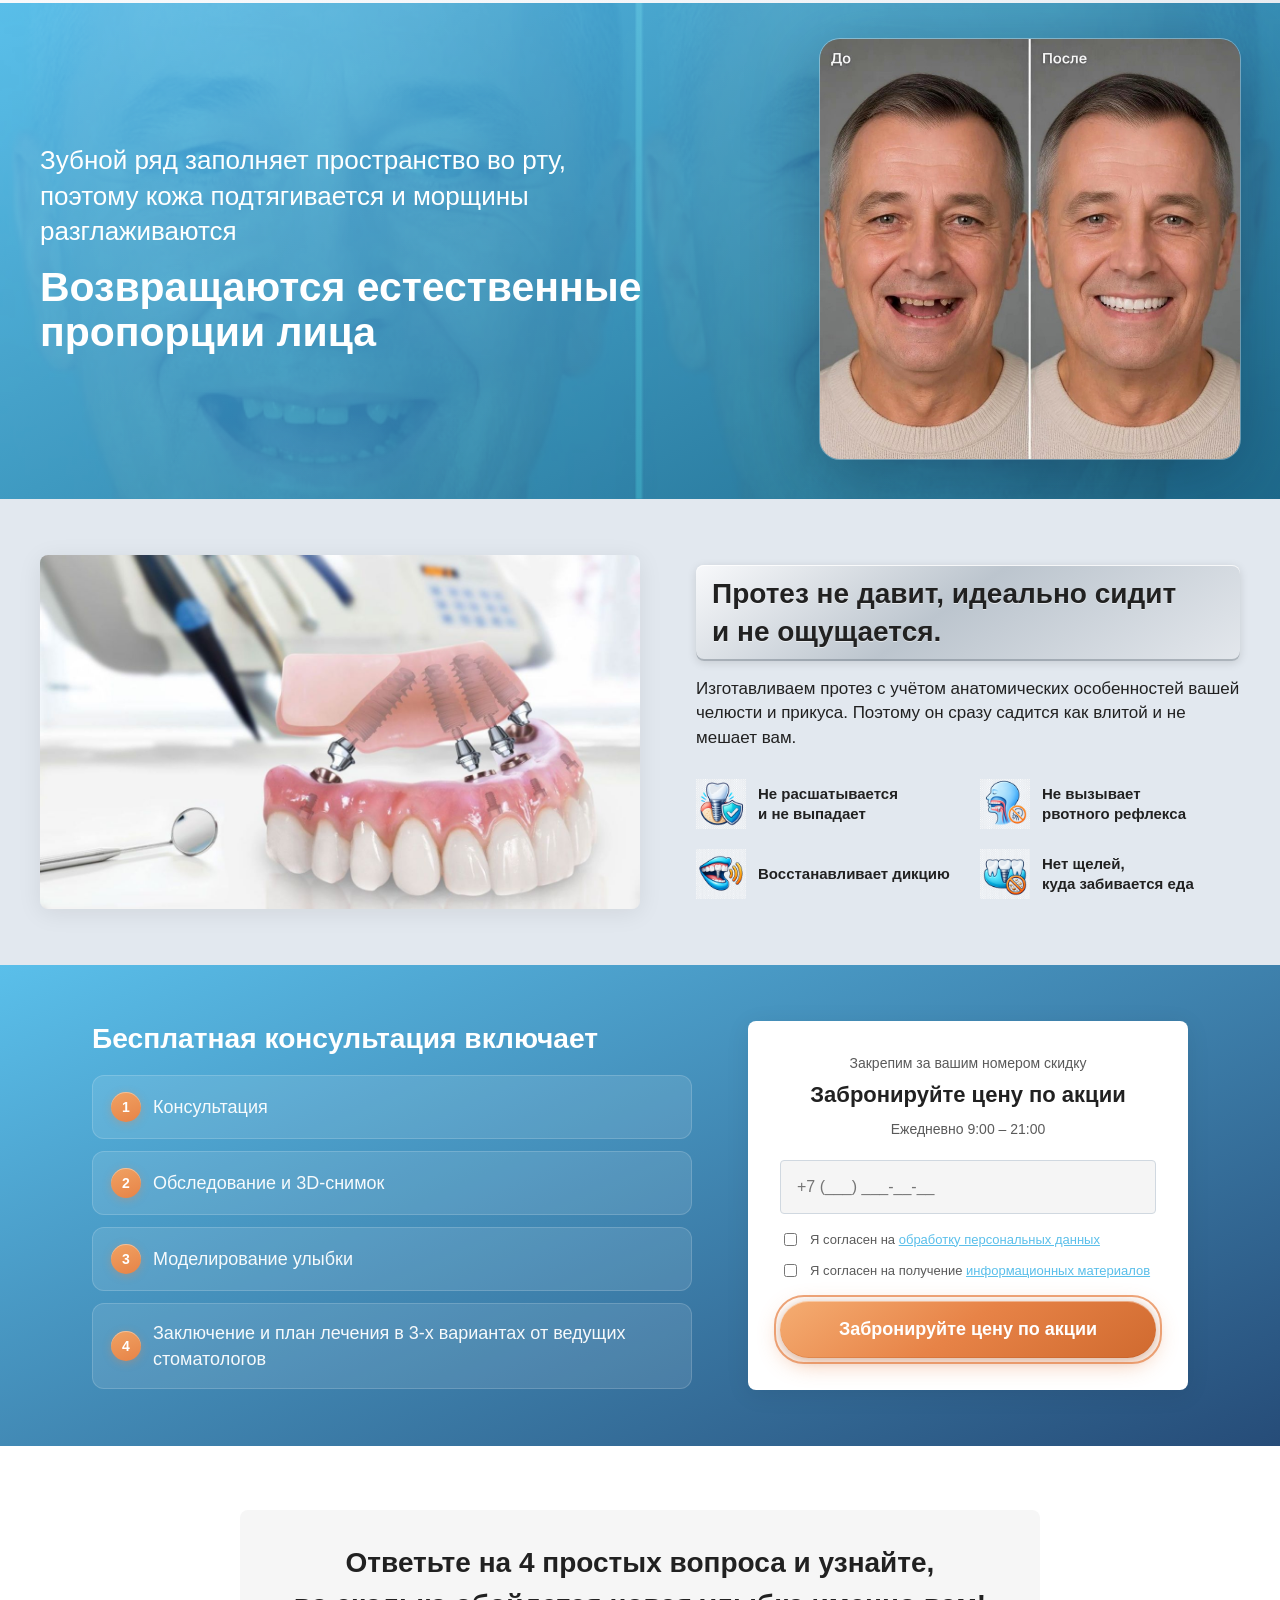
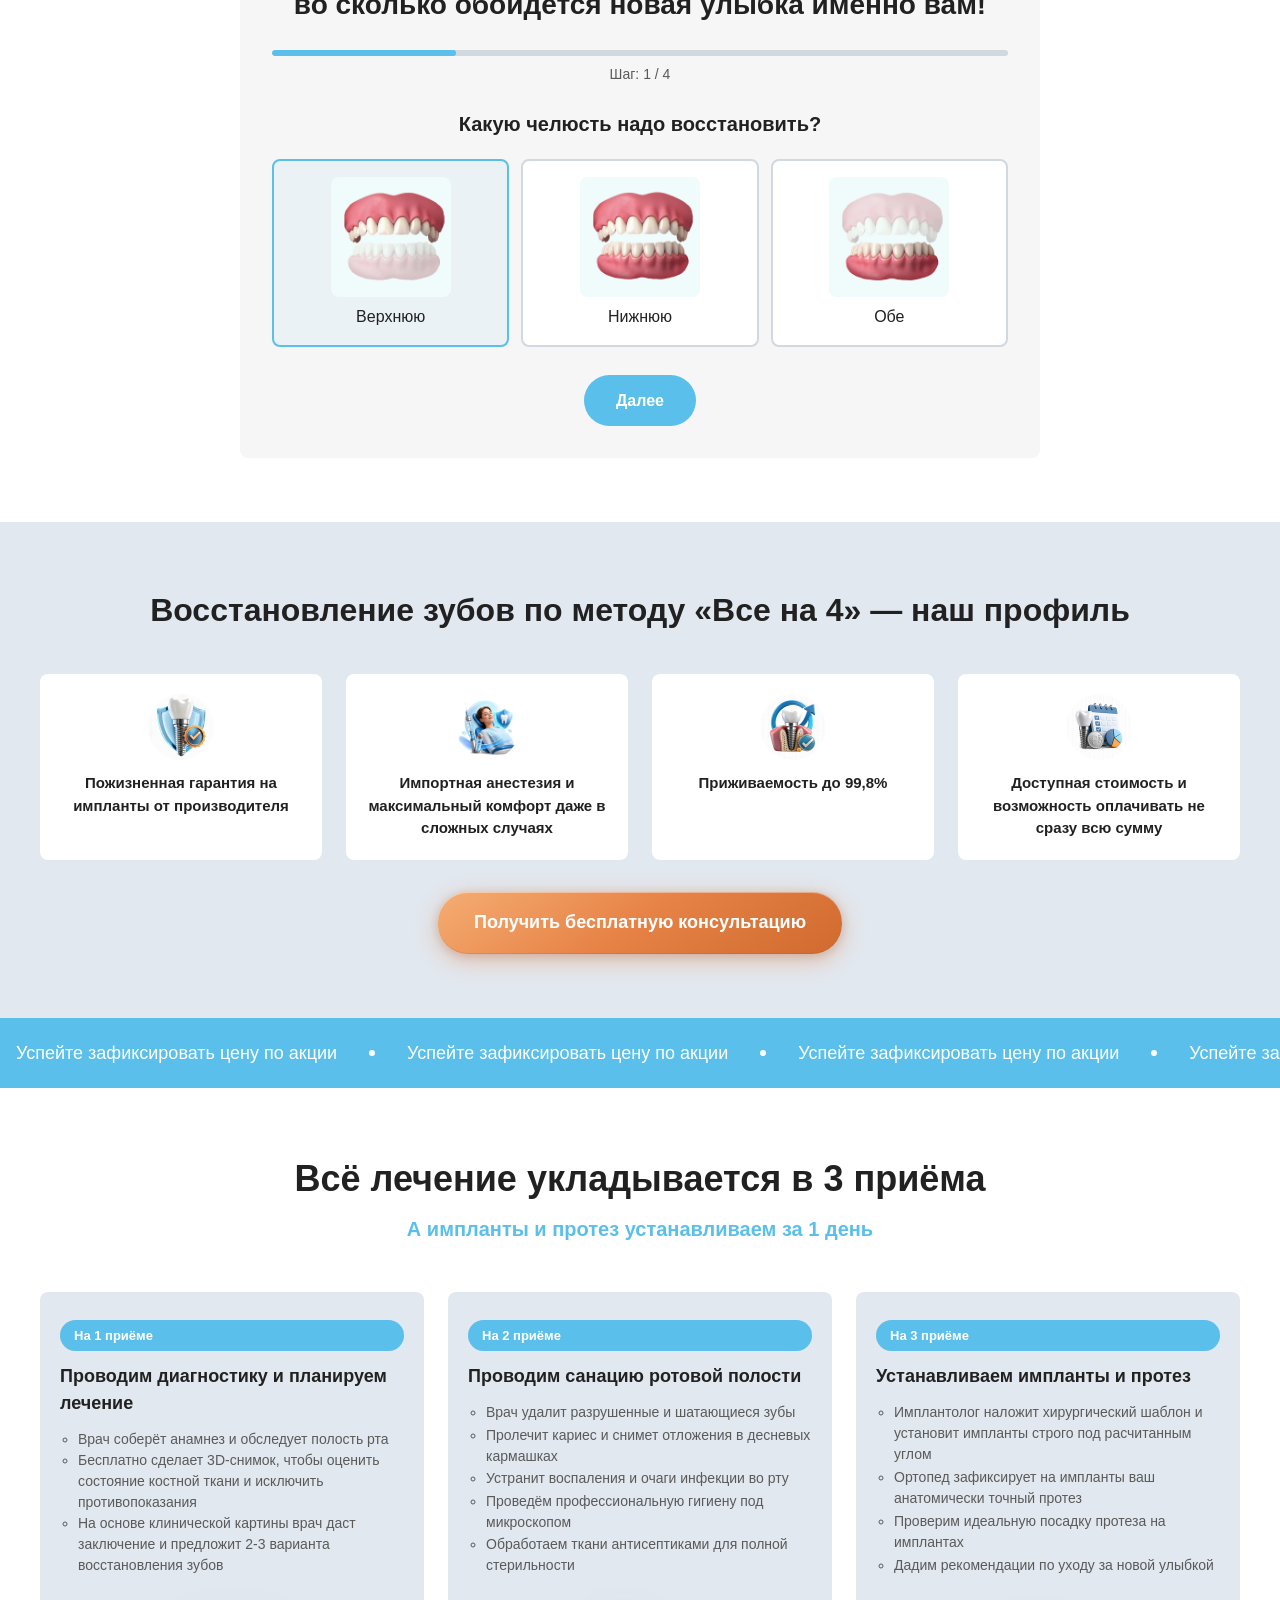
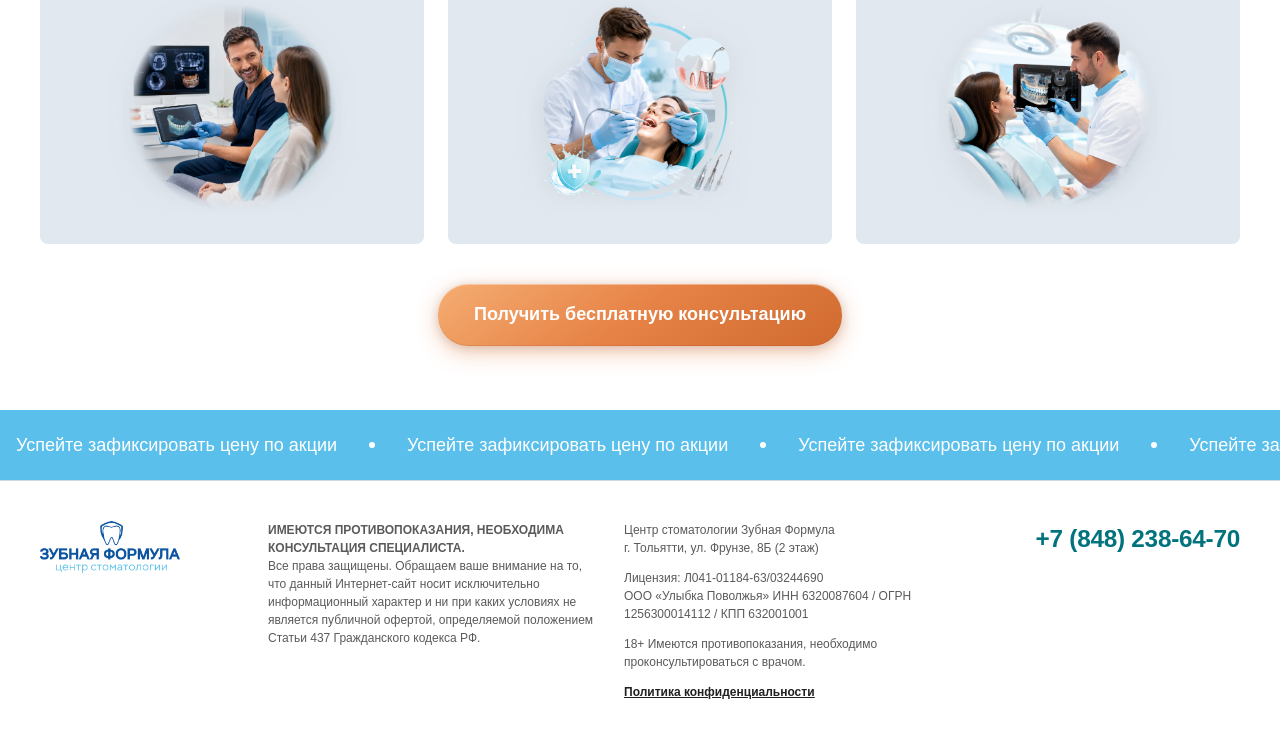
==== commit 8bd7e104: "7 version" ====
--- a/index.html
+++ b/index.html
@@ -62,7 +62,7 @@
               <p class="hero__card-text">Без переплат и&nbsp;скрытых платежей</p>
             </article>
             <article class="hero__card">
-              <img class="hero__card-icon" src="assets/images/hero-card-microscope.png" alt="" width="56" height="56">
+              <img class="hero__card-icon" src="assets/images/hero-card-3d-smile.png" alt="" width="56" height="56">
               <p class="hero__card-text">3D моделирование вашей будущей улыбки</p>
             </article>
             <article class="hero__card">
--- a/css/styles.css
+++ b/css/styles.css
@@ -3,15 +3,22 @@
     --color-primary-dark: #0c54a0;
     --color-teal: #1e6c8e;
     --color-teal-dark: #01737d;
-    --color-accent: #f7d858;
-    --color-accent-hover: #ecc23a;
-    --color-accent-text: #122a3d;
-    --color-accent-glow: rgba(247, 216, 88, 0.52);
+    --color-accent: #e78347;
+    --color-accent-hover: #d06a2f;
+    --color-accent-light: #f5ad72;
+    --color-accent-dark: #c9622e;
+    --color-accent-text: #ffffff;
+    --color-accent-glow: rgba(231, 131, 71, 0.45);
+    --color-accent-glow-strong: rgba(231, 131, 71, 0.62);
+    --color-accent-ring: rgba(231, 131, 71, 0.3);
+    --gradient-accent: linear-gradient(145deg, #f5ad72 0%, #e78347 48%, #d06a2f 100%);
+    --gradient-accent-hover: linear-gradient(145deg, #f7b87e 0%, #eb8f4f 48%, #c9622e 100%);
+    --gradient-accent-soft: linear-gradient(160deg, #f0a263 0%, #e78347 100%);
     --color-hero-text: #0c54a0;
     --color-hero-text-muted: rgba(12, 84, 160, 0.62);
-    --color-promo: #c73445;
-    --color-promo-dark: #9f2233;
-    --color-promo-light: #e85a6a;
+    --color-promo: #0c54a0;
+    --color-promo-dark: #083d78;
+    --color-promo-light: #1a6bc4;
     --color-bg: #e2e8ef;
     --color-bg-light: #f6f6f6;
     --color-text: #212121;
@@ -109,19 +116,20 @@
 }
 
 .btn--accent {
-    background: var(--color-accent);
+    background: var(--gradient-accent);
     color: var(--color-accent-text);
     font-size: 18px;
     font-weight: 700;
     padding: 20px 36px;
     box-shadow:
-        inset 0 1px 0 rgba(255, 255, 255, 0.42),
+        inset 0 1px 0 rgba(255, 255, 255, 0.38),
+        inset 0 -1px 0 rgba(160, 70, 20, 0.18),
         0 6px 22px var(--color-accent-glow),
         0 2px 8px rgba(18, 42, 61, 0.16);
 }
 
 .btn--accent:hover {
-    background: var(--color-accent-hover);
+    background: var(--gradient-accent-hover);
 }
 
 /* CTA: shimmer + hover lift (hero — чуть сильнее свечение) */
@@ -151,11 +159,11 @@
     z-index: 0;
     background: linear-gradient(
         105deg,
-        transparent 38%,
-        rgba(255, 255, 255, 0.55) 50%,
-        transparent 62%
+        transparent 46%,
+        rgba(255, 255, 255, 0.38) 50%,
+        transparent 54%
     );
-    transform: translate3d(-130%, 0, 0) skewX(-12deg);
+    transform: translate3d(-130%, 0, 0) skewX(-16deg);
     pointer-events: none;
     will-change: transform;
     -webkit-backface-visibility: hidden;
@@ -183,7 +191,7 @@
     transform: translateY(-3px);
     box-shadow:
         inset 0 1px 0 rgba(255, 255, 255, 0.5),
-        0 10px 28px rgba(247, 216, 88, 0.62),
+        0 10px 28px var(--color-accent-glow-strong),
         0 4px 12px rgba(18, 42, 61, 0.2);
 }
 
@@ -215,7 +223,7 @@
     position: absolute;
     inset: -6px;
     z-index: 0;
-    border: 2px solid rgba(247, 216, 88, 0.75);
+    border: 2px solid rgba(231, 131, 71, 0.72);
     border-radius: inherit;
     pointer-events: none;
     -webkit-animation: btn-pulse-ring 2.2s cubic-bezier(0.22, 1, 0.36, 1) infinite;
@@ -227,14 +235,14 @@
     100% {
         box-shadow:
             inset 0 1px 0 rgba(255, 255, 255, 0.42),
-            0 6px 20px rgba(247, 216, 88, 0.5),
+            0 6px 20px var(--color-accent-glow),
             0 2px 8px rgba(18, 42, 61, 0.16);
     }
     50% {
         box-shadow:
             inset 0 1px 0 rgba(255, 255, 255, 0.55),
-            0 12px 36px rgba(247, 216, 88, 0.88),
-            0 0 0 6px rgba(247, 216, 88, 0.3);
+            0 12px 36px var(--color-accent-glow-strong),
+            0 0 0 6px var(--color-accent-ring);
     }
 }
 
@@ -243,14 +251,14 @@
     100% {
         box-shadow:
             inset 0 1px 0 rgba(255, 255, 255, 0.42),
-            0 6px 20px rgba(247, 216, 88, 0.5),
+            0 6px 20px var(--color-accent-glow),
             0 2px 8px rgba(18, 42, 61, 0.16);
     }
     50% {
         box-shadow:
             inset 0 1px 0 rgba(255, 255, 255, 0.55),
-            0 12px 36px rgba(247, 216, 88, 0.88),
-            0 0 0 6px rgba(247, 216, 88, 0.3);
+            0 12px 36px var(--color-accent-glow-strong),
+            0 0 0 6px var(--color-accent-ring);
     }
 }
 
@@ -280,30 +288,30 @@
 
 @-webkit-keyframes btn-shimmer {
     0% {
-        -webkit-transform: translate3d(-130%, 0, 0) skewX(-12deg);
-        transform: translate3d(-130%, 0, 0) skewX(-12deg);
+        -webkit-transform: translate3d(-130%, 0, 0) skewX(-16deg);
+        transform: translate3d(-130%, 0, 0) skewX(-16deg);
     }
     22% {
-        -webkit-transform: translate3d(130%, 0, 0) skewX(-12deg);
-        transform: translate3d(130%, 0, 0) skewX(-12deg);
+        -webkit-transform: translate3d(130%, 0, 0) skewX(-16deg);
+        transform: translate3d(130%, 0, 0) skewX(-16deg);
     }
     22.01%,
     100% {
-        -webkit-transform: translate3d(-130%, 0, 0) skewX(-12deg);
-        transform: translate3d(-130%, 0, 0) skewX(-12deg);
+        -webkit-transform: translate3d(-130%, 0, 0) skewX(-16deg);
+        transform: translate3d(-130%, 0, 0) skewX(-16deg);
     }
 }
 
 @keyframes btn-shimmer {
     0% {
-        transform: translate3d(-130%, 0, 0) skewX(-12deg);
+        transform: translate3d(-130%, 0, 0) skewX(-16deg);
     }
     22% {
-        transform: translate3d(130%, 0, 0) skewX(-12deg);
+        transform: translate3d(130%, 0, 0) skewX(-16deg);
     }
     22.01%,
     100% {
-        transform: translate3d(-130%, 0, 0) skewX(-12deg);
+        transform: translate3d(-130%, 0, 0) skewX(-16deg);
     }
 }
 
@@ -318,7 +326,7 @@
     50% {
         box-shadow:
             inset 0 1px 0 rgba(255, 255, 255, 0.42),
-            0 10px 34px rgba(247, 216, 88, 0.72),
+            0 10px 34px var(--color-accent-glow-strong),
             0 4px 14px rgba(18, 42, 61, 0.22);
     }
 }
@@ -334,7 +342,7 @@
     50% {
         box-shadow:
             inset 0 1px 0 rgba(255, 255, 255, 0.42),
-            0 10px 34px rgba(247, 216, 88, 0.72),
+            0 10px 34px var(--color-accent-glow-strong),
             0 4px 14px rgba(18, 42, 61, 0.22);
     }
 }
@@ -370,9 +378,9 @@
     .btn--hero::after {
         background: linear-gradient(
             105deg,
-            transparent 32%,
-            rgba(255, 255, 255, 0.72) 50%,
-            transparent 68%
+            transparent 46%,
+            rgba(255, 255, 255, 0.48) 50%,
+            transparent 54%
         );
         -webkit-animation: none;
         animation: none;
@@ -738,8 +746,8 @@
     );
     border-radius: 6px;
     box-shadow:
-        inset 0 1px 0 rgba(255, 255, 255, 0.25),
-        0 2px 8px rgba(159, 34, 51, 0.28);
+        inset 0 1px 0 rgba(255, 255, 255, 0.2),
+        0 2px 8px rgba(12, 84, 160, 0.28);
 }
 
 .hero__btn {
@@ -750,20 +758,21 @@
 }
 
 .btn--hero {
-    background: var(--color-accent);
+    background: var(--gradient-accent);
     color: var(--color-accent-text);
     font-size: clamp(15px, 1.8vw, 20px);
     font-weight: 700;
     padding: 18px 28px;
     border-radius: 50px;
     box-shadow:
-        inset 0 1px 0 rgba(255, 255, 255, 0.42),
+        inset 0 1px 0 rgba(255, 255, 255, 0.38),
+        inset 0 -1px 0 rgba(160, 70, 20, 0.16),
         0 8px 26px var(--color-accent-glow),
         0 3px 10px rgba(18, 42, 61, 0.18);
 }
 
 .btn--hero:hover {
-    background: var(--color-accent-hover);
+    background: var(--gradient-accent-hover);
 }
 
 .hero__btn-icon {
@@ -1225,9 +1234,9 @@
     display: flex;
     align-items: center;
     gap: 12px;
-    padding: 12px 14px;
-    font-size: 14px;
-    line-height: 1.35;
+    padding: 14px 16px;
+    font-size: 16px;
+    line-height: 1.4;
     color: rgba(255, 255, 255, 0.95);
     background: rgba(255, 255, 255, 0.1);
     border: 1px solid rgba(255, 255, 255, 0.16);
@@ -1238,16 +1247,18 @@
     counter-increment: consultation-step;
     content: counter(consultation-step);
     flex-shrink: 0;
-    width: 28px;
-    height: 28px;
+    width: 30px;
+    height: 30px;
     display: grid;
     place-items: center;
-    font-size: 13px;
+    font-size: 14px;
     font-weight: 700;
     color: var(--color-accent-text);
-    background: var(--color-accent);
+    background: var(--gradient-accent-soft);
     border-radius: 50%;
-    box-shadow: 0 2px 8px rgba(0, 0, 0, 0.12);
+    box-shadow:
+        inset 0 1px 0 rgba(255, 255, 255, 0.35),
+        0 2px 8px rgba(231, 131, 71, 0.35);
 }
 
 .consultation__form {
@@ -1290,8 +1301,9 @@
     }
 
     .consultation__steps li {
-        padding: 14px 16px;
-        font-size: 15px;
+        padding: 16px 18px;
+        font-size: 18px;
+        line-height: 1.45;
     }
 
     .consultation__form {
@@ -1900,6 +1912,166 @@
     color: var(--color-text-muted);
 }
 
+.popup .quiz {
+    padding: 0;
+    background: transparent;
+    max-width: none;
+}
+
+@media (max-width: 639px) {
+    .popup {
+        padding: 8px;
+        align-items: center;
+    }
+
+    .popup__content {
+        width: 100%;
+        max-height: calc(100dvh - 16px);
+        padding: 16px 14px 18px;
+        border-radius: 10px;
+    }
+
+    .popup__content--wide {
+        width: 100%;
+    }
+
+    .popup__close {
+        top: 6px;
+        right: 8px;
+        width: 32px;
+        height: 32px;
+        font-size: 24px;
+    }
+
+    .popup__title {
+        margin: 0 0 8px;
+        padding-right: 28px;
+        font-size: 17px;
+        line-height: 1.25;
+    }
+
+    .popup__text {
+        margin: 0 0 4px;
+        font-size: 12px;
+        line-height: 1.35;
+    }
+
+    .popup__hours {
+        margin: 0 0 10px;
+        font-size: 12px;
+    }
+
+    .popup .form__title {
+        margin: 0 0 4px;
+        font-size: 18px;
+        line-height: 1.2;
+    }
+
+    .popup .form__subtitle {
+        margin: 0 0 12px;
+        font-size: 13px;
+        line-height: 1.3;
+    }
+
+    .popup .form__field {
+        margin-bottom: 10px;
+    }
+
+    .popup .form__input {
+        padding: 11px 12px;
+        font-size: 16px;
+    }
+
+    .popup .form__checkbox {
+        gap: 8px;
+        margin-bottom: 8px;
+        font-size: 11px;
+        line-height: 1.35;
+    }
+
+    .popup .form__checkbox input {
+        margin-top: 2px;
+    }
+
+    .popup .form__submit {
+        margin-top: 4px;
+        padding: 12px 16px;
+        font-size: 14px;
+    }
+
+    .popup .quiz__title {
+        margin: 0 0 10px;
+        font-size: 16px;
+        line-height: 1.25;
+    }
+
+    .popup .quiz__progress {
+        height: 4px;
+        margin-bottom: 6px;
+    }
+
+    .popup .quiz__counter {
+        margin: 0 0 10px;
+        font-size: 12px;
+    }
+
+    .popup .quiz__question {
+        margin: 0 0 10px;
+        font-size: 15px;
+        line-height: 1.25;
+    }
+
+    .popup .quiz__step[data-step="5"] .quiz__question {
+        font-size: 14px;
+        margin-bottom: 8px;
+    }
+
+    .popup .quiz__gifts {
+        margin: 0 0 10px;
+        font-size: 12px;
+    }
+
+    .popup .quiz__options {
+        gap: 8px;
+    }
+
+    .popup .quiz__option {
+        gap: 4px;
+        padding: 8px 6px;
+    }
+
+    .popup .quiz__option img {
+        max-width: 72px;
+    }
+
+    .popup .quiz__option span {
+        font-size: 11px;
+        line-height: 1.2;
+    }
+
+    .popup .quiz__option--text {
+        padding: 10px 8px;
+        min-height: 0;
+        font-size: 13px;
+    }
+
+    .popup .quiz__actions {
+        gap: 8px;
+        margin-top: 12px;
+    }
+
+    .popup .quiz__actions .btn {
+        padding: 10px 12px;
+        font-size: 13px;
+        min-height: 40px;
+    }
+
+    .popup .form__policy {
+        margin-top: 8px;
+        font-size: 11px;
+    }
+}
+
 /* Cookie */
 .cookie-banner {
     position: fixed;
